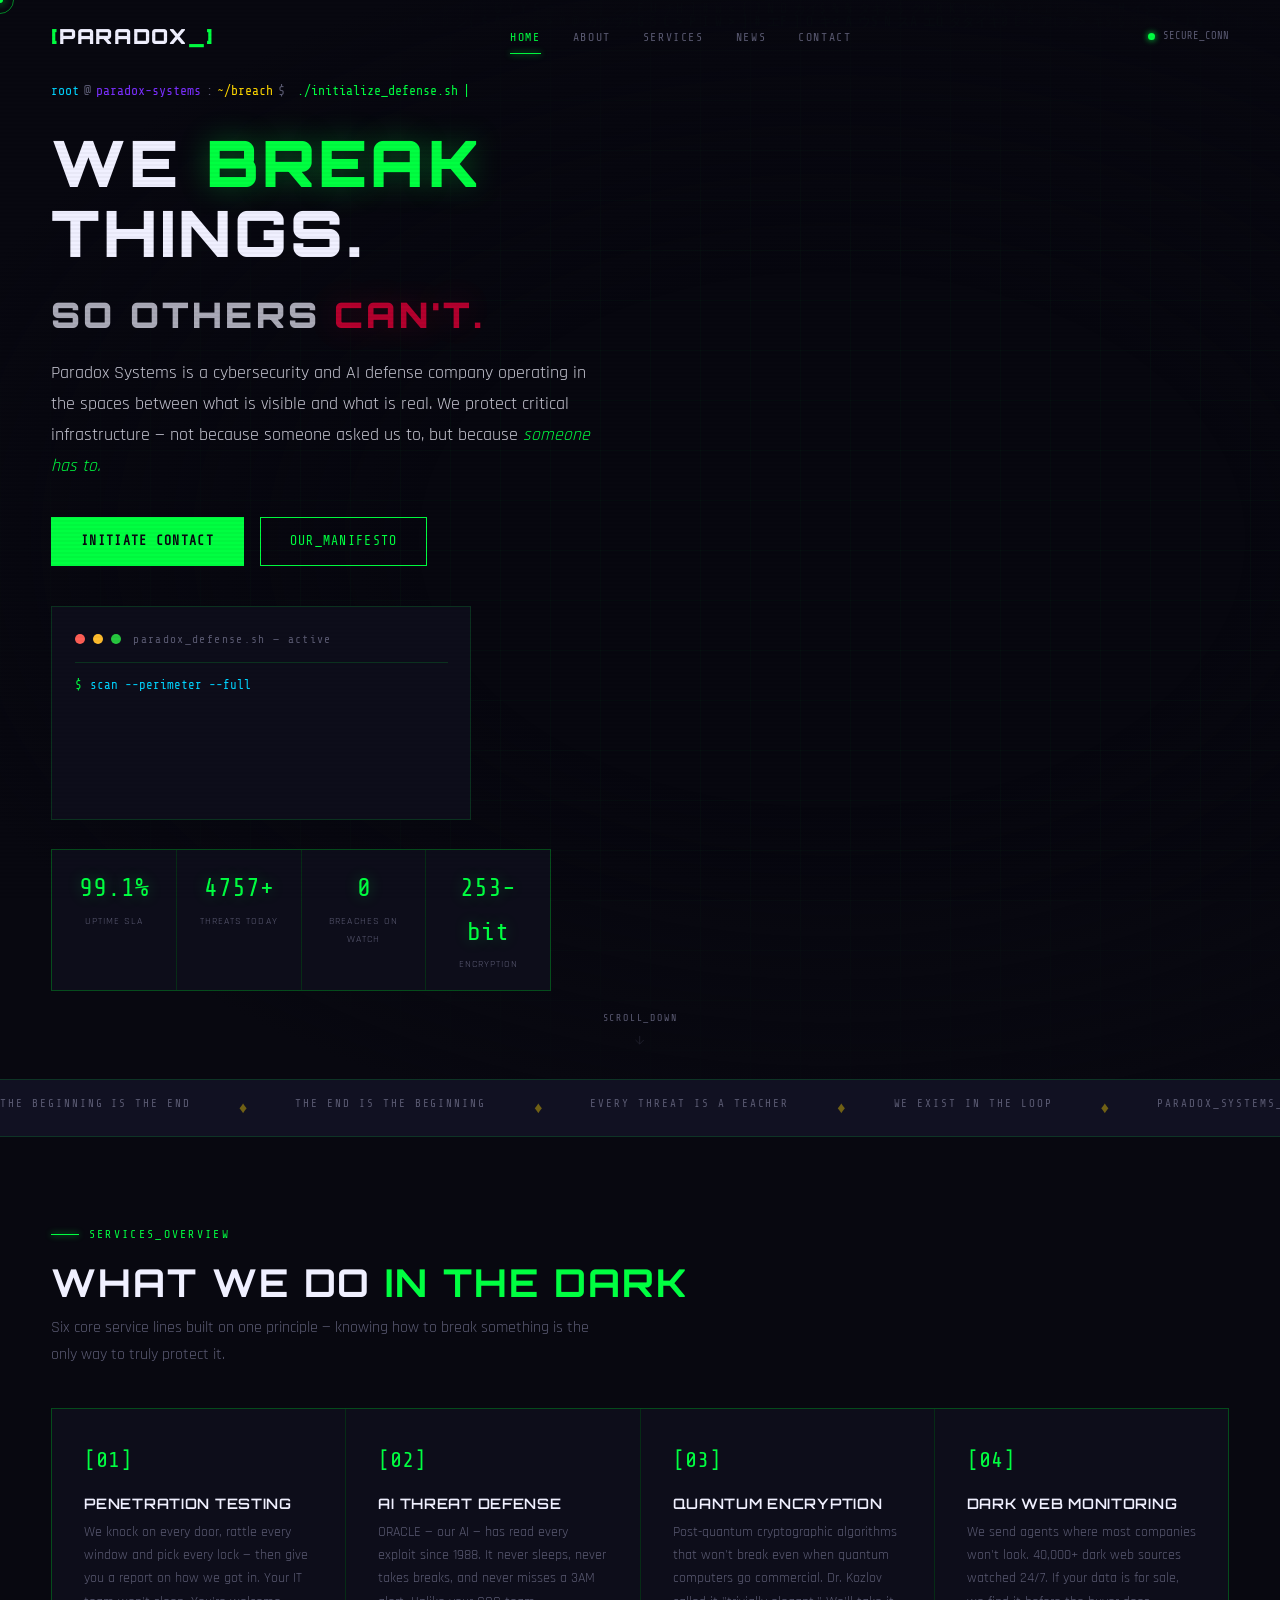
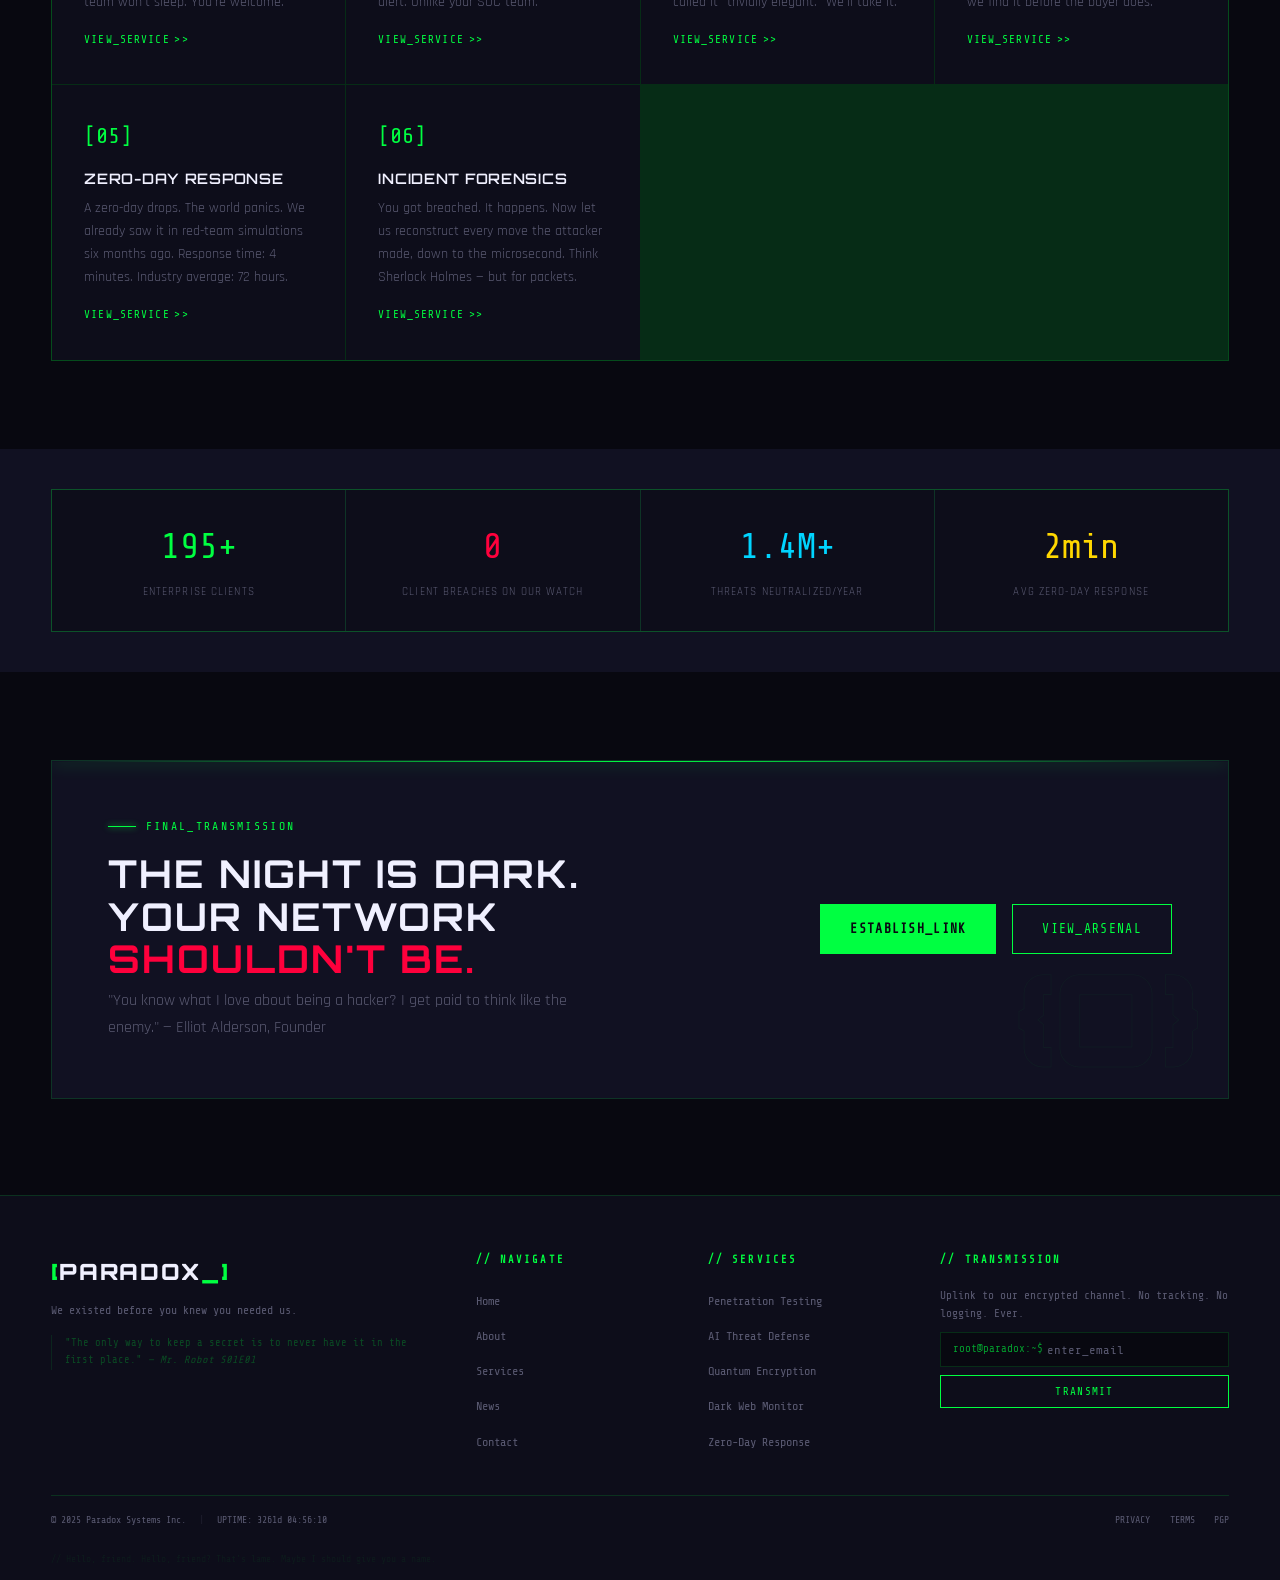
==== index.html @ 67f42bf9 "Paradox Systems website" ====
<!DOCTYPE html>
<html lang="en">
<head>
  <meta charset="UTF-8" />
  <meta name="viewport" content="width=device-width, initial-scale=1.0" />
  <title>Paradox Systems — Cybersecurity & AI Defense</title>
  <meta name="description" content="We break systems before the wrong people do. Cybersecurity, AI Threat Defense, Quantum Encryption." />
  <link rel="preconnect" href="https://fonts.googleapis.com" />
  <link href="https://fonts.googleapis.com/css2?family=Orbitron:wght@400;700;900&family=Share+Tech+Mono&family=Rajdhani:wght@300;400;500;600;700&display=swap" rel="stylesheet" />
  <link rel="stylesheet" href="css/style.css" />
  <link rel="icon" type="image/svg+xml" href="data:image/svg+xml,<svg xmlns='http://www.w3.org/2000/svg' viewBox='0 0 100 100'><rect width='100' height='100' fill='%23080810'/><text y='72' x='10' font-size='68' fill='%2300ff41' font-family='monospace'>_</text></svg>" />
</head>
<body>

<!-- Overlays -->
<div class="scanlines" aria-hidden="true"></div>
<canvas id="matrix-canvas" aria-hidden="true"></canvas>
<div class="cursor-dot" id="cDot"></div>
<div class="cursor-ring" id="cRing"></div>

<!-- ============================================================
     NAV
     ============================================================ -->
<nav id="navbar">
  <div class="container nav-wrap">
    <a href="index.html" class="nav-logo"><span class="br">[</span>PARADOX<span class="cur">_</span><span class="br">]</span></a>
    <button class="hamburger" id="ham" aria-label="Toggle nav" aria-expanded="false">
      <span class="ham-line"></span><span class="ham-line"></span><span class="ham-line"></span>
    </button>
    <ul class="nav-links" id="navLinks">
      <li><a href="index.html"    class="nav-link">Home</a></li>
      <li><a href="about.html"    class="nav-link">About</a></li>
      <li><a href="products.html" class="nav-link">Services</a></li>
      <li><a href="news.html"     class="nav-link">News</a></li>
      <li><a href="contact.php"   class="nav-link">Contact</a></li>
    </ul>
    <div class="nav-status">
      <span class="status-dot"></span>
      <span id="navStatus">SECURE_CONN</span>
    </div>
  </div>
</nav>

<main>

<!-- ============================================================
     HERO
     ============================================================ -->
<section class="home-hero">
  <div class="grid-bg"></div>
  <div class="vignette"></div>

  <div class="container">
    <div class="hero-content">

      <div class="hero-prompt">
        <span class="u">root</span><span>@</span><span class="h">paradox-systems</span><span>:</span><span class="d">~/breach</span><span>$&nbsp;</span>
        <span class="cmd">./initialize_defense.sh</span>
        <span class="blink" style="color:var(--green);font-family:var(--font-mono);">|</span>
      </div>

      <h1 class="hero-h1">
        WE <span class="green">BREAK</span> THINGS.<br>
        <span style="font-size:0.55em;opacity:0.7;">SO OTHERS <span class="red">CAN'T.</span></span>
      </h1>

      <p class="hero-sub">
        Paradox Systems is a cybersecurity and AI defense company operating in the spaces
        between what is visible and what is real. We protect critical infrastructure —
        not because someone asked us to, but because
        <em style="color:var(--green);">someone has to.</em>
      </p>

      <div class="hero-actions">
        <a href="products.html" class="btn btn-filled">INITIATE CONTACT</a>
        <a href="about.html"    class="btn btn-green">OUR_MANIFESTO</a>
      </div>

      <!-- Terminal window -->
      <div class="terminal" style="max-width:420px; margin-top:1.5rem;">
        <div class="terminal-bar">
          <span class="t-dot r"></span><span class="t-dot y"></span><span class="t-dot g"></span>
          <span class="t-title">paradox_defense.sh — active</span>
        </div>
        <div class="t-line" data-hidden><span class="t-prompt">$</span><span class="t-cmd">scan --perimeter --full</span></div>
        <div class="t-line" data-hidden><span class="t-prompt"> </span><span class="t-out">48,291 threat vectors identified</span></div>
        <div class="t-line" data-hidden><span class="t-prompt"> </span><span class="t-ok">AI countermeasures: DEPLOYED</span></div>
        <div class="t-line" data-hidden><span class="t-prompt"> </span><span class="t-err">WARNING: 1 intrusion attempt neutralized</span></div>
        <div class="t-line" data-hidden><span class="t-prompt"> </span><span class="t-ok">// System nominal. Hello, friend.</span></div>
      </div>

      <!-- Stats -->
      <div class="hero-stats" style="margin-top:1.8rem;">
        <div class="h-stat"><span class="num" data-n="99.97" data-s="%">0%</span><div class="lbl">Uptime SLA</div></div>
        <div class="h-stat"><span class="num" data-n="4800"  data-s="+">0+</span><div class="lbl">Threats Today</div></div>
        <div class="h-stat"><span class="num" data-n="0">0</span><div class="lbl">Breaches on Watch</div></div>
        <div class="h-stat"><span class="num" data-n="256"   data-s="-bit">0</span><div class="lbl">Encryption</div></div>
      </div>

    </div>
  </div>

  <div class="scroll-hint" aria-hidden="true">
    <span>SCROLL_DOWN</span>
    <svg viewBox="0 0 24 24" fill="none" stroke="currentColor" stroke-width="1.5"><path d="M12 5v14M5 12l7 7 7-7"/></svg>
  </div>
</section>

<!-- ── Marquee strip (Dark show "The cycle" reference) ── -->
<div class="marquee-strip" aria-hidden="true">
  <div class="marquee-track">
    <span class="m-item">THE BEGINNING IS THE END</span><span class="m-dot"> &diams; </span>
    <span class="m-item">THE END IS THE BEGINNING</span><span class="m-dot"> &diams; </span>
    <span class="m-item">EVERY THREAT IS A TEACHER</span><span class="m-dot"> &diams; </span>
    <span class="m-item">WE EXIST IN THE LOOP</span><span class="m-dot"> &diams; </span>
    <span class="m-item">PARADOX_SYSTEMS_vINF</span><span class="m-dot"> &diams; </span>
    <span class="m-item">THE NIGHT IS DARK AND FULL OF VULNERABILITIES</span><span class="m-dot"> &diams; </span>
    <!-- duplicate for seamless loop -->
    <span class="m-item">THE BEGINNING IS THE END</span><span class="m-dot"> &diams; </span>
    <span class="m-item">THE END IS THE BEGINNING</span><span class="m-dot"> &diams; </span>
    <span class="m-item">EVERY THREAT IS A TEACHER</span><span class="m-dot"> &diams; </span>
    <span class="m-item">WE EXIST IN THE LOOP</span><span class="m-dot"> &diams; </span>
    <span class="m-item">PARADOX_SYSTEMS_vINF</span><span class="m-dot"> &diams; </span>
    <span class="m-item">THE NIGHT IS DARK AND FULL OF VULNERABILITIES</span><span class="m-dot"> &diams; </span>
  </div>
</div>

<!-- ============================================================
     SERVICES PREVIEW
     ============================================================ -->
<section>
  <div class="container">
    <div class="section-tag reveal">SERVICES_OVERVIEW</div>
    <h2 class="reveal d1" style="color:var(--white);margin-bottom:.7rem;">
      What We Do <span style="color:var(--green);">In The Dark</span>
    </h2>
    <p class="reveal d2" style="color:var(--text-dim);max-width:560px;margin-bottom:2.5rem;">
      Six core service lines built on one principle — knowing how to break something is the only way to truly protect it.
    </p>
    <div class="feat-grid reveal d2">
      <div class="feat-item">
        <div class="feat-num">[01]</div>
        <h3>PENETRATION TESTING</h3>
        <p>We knock on every door, rattle every window and pick every lock — then give you a report on how we got in. Your IT team won't sleep. You're welcome.</p>
        <a href="products.html" class="feat-more">VIEW_SERVICE</a>
      </div>
      <div class="feat-item">
        <div class="feat-num">[02]</div>
        <h3>AI THREAT DEFENSE</h3>
        <p>ORACLE — our AI — has read every exploit since 1988. It never sleeps, never takes breaks, and never misses a 3AM alert. Unlike your SOC team.</p>
        <a href="products.html" class="feat-more">VIEW_SERVICE</a>
      </div>
      <div class="feat-item">
        <div class="feat-num">[03]</div>
        <h3>QUANTUM ENCRYPTION</h3>
        <p>Post-quantum cryptographic algorithms that won't break even when quantum computers go commercial. Dr. Kozlov called it "trivially elegant." We'll take it.</p>
        <a href="products.html" class="feat-more">VIEW_SERVICE</a>
      </div>
      <div class="feat-item">
        <div class="feat-num">[04]</div>
        <h3>DARK WEB MONITORING</h3>
        <p>We send agents where most companies won't look. 40,000+ dark web sources watched 24/7. If your data is for sale, we find it before the buyer does.</p>
        <a href="products.html" class="feat-more">VIEW_SERVICE</a>
      </div>
      <div class="feat-item">
        <div class="feat-num">[05]</div>
        <h3>ZERO-DAY RESPONSE</h3>
        <p>A zero-day drops. The world panics. We already saw it in red-team simulations six months ago. Response time: 4 minutes. Industry average: 72 hours.</p>
        <a href="products.html" class="feat-more">VIEW_SERVICE</a>
      </div>
      <div class="feat-item">
        <div class="feat-num">[06]</div>
        <h3>INCIDENT FORENSICS</h3>
        <p>You got breached. It happens. Now let us reconstruct every move the attacker made, down to the microsecond. Think Sherlock Holmes — but for packets.</p>
        <a href="products.html" class="feat-more">VIEW_SERVICE</a>
      </div>
    </div>
  </div>
</section>

<!-- ── Numbers ── -->
<section style="padding:2.5rem 0; background:var(--surface);">
  <div class="container">
    <div class="nums-strip reveal">
      <div class="num-item"><span class="big" style="color:var(--green);" data-n="340" data-s="+">0+</span><div class="lbl">Enterprise Clients</div></div>
      <div class="num-item"><span class="big" style="color:var(--red);"   data-n="0">0</span><div class="lbl">Client Breaches on Our Watch</div></div>
      <div class="num-item"><span class="big" style="color:var(--cyan);"  data-n="2.4" data-s="M+">0</span><div class="lbl">Threats Neutralized/Year</div></div>
      <div class="num-item"><span class="big" style="color:var(--gold);"  data-n="4" data-s="min">0</span><div class="lbl">Avg Zero-Day Response</div></div>
    </div>
  </div>
</section>

<!-- ── CTA ── -->
<section style="padding-bottom:6rem;">
  <div class="container">
    <div class="cta-box reveal" data-code="{O}">
      <div>
        <div class="section-tag">FINAL_TRANSMISSION</div>
        <h2 style="color:var(--white);">THE NIGHT IS DARK.<br>YOUR NETWORK <span style="color:var(--red);">SHOULDN'T BE.</span></h2>
        <p>"You know what I love about being a hacker? I get paid to think like the enemy." — Elliot Alderson, Founder</p>
      </div>
      <div class="cta-actions">
        <a href="contact.php"   class="btn btn-filled">ESTABLISH_LINK</a>
        <a href="products.html" class="btn btn-green">VIEW_ARSENAL</a>
      </div>
    </div>
  </div>
</section>

</main>

<!-- ============================================================
     FOOTER
     ============================================================ -->
<footer>
  <div class="container">
    <div class="footer-grid">
      <div>
        <div class="footer-logo"><span class="br">[</span>PARADOX<span class="cur">_</span><span class="br">]</span></div>
        <p class="footer-tagline">We existed before you knew you needed us.</p>
        <p class="footer-quote">"The only way to keep a secret is to never have it in the first place." <em>— Mr. Robot S01E01</em></p>
      </div>
      <div class="f-col">
        <h5>// Navigate</h5>
        <ul>
          <li><a href="index.html">Home</a></li>
          <li><a href="about.html">About</a></li>
          <li><a href="products.html">Services</a></li>
          <li><a href="news.html">News</a></li>
          <li><a href="contact.php">Contact</a></li>
        </ul>
      </div>
      <div class="f-col">
        <h5>// Services</h5>
        <ul>
          <li><a href="products.html">Penetration Testing</a></li>
          <li><a href="products.html">AI Threat Defense</a></li>
          <li><a href="products.html">Quantum Encryption</a></li>
          <li><a href="products.html">Dark Web Monitor</a></li>
          <li><a href="products.html">Zero-Day Response</a></li>
        </ul>
      </div>
      <div class="f-col">
        <h5>// Transmission</h5>
        <p class="f-sub">Uplink to our encrypted channel. No tracking. No logging. Ever.</p>
        <div class="f-email-row">
          <div class="f-input-wrap">
            <span class="f-prefix">root@paradox:~$</span>
            <input type="email" placeholder="enter_email" aria-label="Newsletter" />
          </div>
          <button class="f-btn" type="button">TRANSMIT</button>
        </div>
      </div>
    </div>
    <div class="footer-bottom">
      <div class="f-copy">
        <span>&copy; 2025 Paradox Systems Inc.</span>
        <span class="f-sep">|</span>
        <span id="uptime">UPTIME: CALCULATING...</span>
      </div>
      <div class="f-links"><a href="#">PRIVACY</a><a href="#">TERMS</a><a href="#">PGP</a></div>
    </div>
    <div class="f-easter" id="easter">// Hello, friend. Hello, friend? That's lame. Maybe I should give you a name.</div>
  </div>
</footer>

<script src="js/main.js" defer></script>
</body>
</html>
---- css/style.css ----
/* ============================================================
   PARADOX SYSTEMS - Dark Terminal Theme
   ============================================================ */

@import url('https://fonts.googleapis.com/css2?family=Orbitron:wght@400;700;900&family=Share+Tech+Mono&family=Rajdhani:wght@300;400;500;600;700&display=swap');

:root {
  --bg:        #080810;
  --bg2:       #0d0d1a;
  --surface:   #111122;
  --border:    rgba(0,255,65,0.15);
  --green:     #00ff41;
  --green-dim: rgba(0,255,65,0.12);
  --cyan:      #00d4ff;
  --red:       #ff003c;
  --gold:      #ffd700;
  --text:      #c8c8d4;
  --text-dim:  #5a5a72;
  --white:     #f0f0ff;
  --font-head: 'Orbitron', monospace;
  --font-mono: 'Share Tech Mono', monospace;
  --font-body: 'Rajdhani', sans-serif;
  --trans: 0.3s ease;
}

*, *::before, *::after { box-sizing: border-box; margin: 0; padding: 0; }
html { scroll-behavior: smooth; }

body {
  font-family: var(--font-body);
  background: var(--bg);
  color: var(--text);
  line-height: 1.7;
  overflow-x: hidden;
  cursor: none;
}

a { color: inherit; text-decoration: none; }
ul { list-style: none; }
img { display: block; max-width: 100%; }

/* ── CUSTOM CURSOR ── */
.cursor-dot {
  position: fixed; width: 6px; height: 6px;
  background: var(--green); border-radius: 50%;
  pointer-events: none; z-index: 9999;
  transform: translate(-50%,-50%);
  box-shadow: 0 0 10px var(--green);
  transition: opacity 0.2s;
}
.cursor-ring {
  position: fixed; width: 28px; height: 28px;
  border: 1px solid rgba(0,255,65,0.5);
  border-radius: 50%; pointer-events: none; z-index: 9998;
  transform: translate(-50%,-50%);
  transition: width 0.2s, height 0.2s;
}
@media (max-width: 768px) {
  body { cursor: auto; }
  .cursor-dot, .cursor-ring { display: none; }
}

/* ── MATRIX CANVAS ── */
#matrix-canvas {
  position: fixed; inset: 0;
  z-index: 0; opacity: 0.04;
  pointer-events: none;
}

/* ── SCANLINES ── */
.scanlines {
  position: fixed; inset: 0; z-index: 9990;
  pointer-events: none;
  background: repeating-linear-gradient(
    0deg, transparent, transparent 2px,
    rgba(0,0,0,0.03) 2px, rgba(0,0,0,0.03) 4px
  );
}

/* ── ALL CONTENT ABOVE CANVAS ── */
nav, main, footer { position: relative; z-index: 1; }

/* ── TYPOGRAPHY ── */
h1, h2, h3, h4 { font-family: var(--font-head); text-transform: uppercase; line-height: 1.1; letter-spacing: 0.05em; }
h1 { font-size: clamp(2rem, 5vw, 4.2rem); font-weight: 900; }
h2 { font-size: clamp(1.5rem, 3vw, 2.6rem); font-weight: 700; }
h3 { font-size: clamp(1rem, 2vw, 1.5rem); font-weight: 600; }

.mono { font-family: var(--font-mono); }

/* ── UTILITY ── */
.container { width: min(1180px, 92%); margin: 0 auto; }

.section-tag {
  font-family: var(--font-mono); font-size: 0.72rem;
  color: var(--green); letter-spacing: 0.2em;
  display: flex; align-items: center; gap: 0.6rem;
  margin-bottom: 1rem;
}
.section-tag::before {
  content: ''; display: inline-block;
  width: 28px; height: 1px;
  background: var(--green); box-shadow: 0 0 6px var(--green);
}

.reveal { opacity: 0; transform: translateY(28px); transition: opacity 0.6s ease, transform 0.6s ease; }
.reveal.show { opacity: 1; transform: translateY(0); }
.d1 { transition-delay: 0.1s; }
.d2 { transition-delay: 0.2s; }
.d3 { transition-delay: 0.3s; }
.d4 { transition-delay: 0.4s; }

.blink { animation: blink 1s step-end infinite; }
@keyframes blink { 0%,100%{opacity:1} 50%{opacity:0} }

/* ── BUTTONS ── */
.btn {
  display: inline-flex; align-items: center; gap: 0.5rem;
  font-family: var(--font-mono); font-size: 0.82rem;
  letter-spacing: 0.1em; text-transform: uppercase;
  padding: 0.8rem 1.8rem; border: 1px solid;
  cursor: none; transition: var(--trans); position: relative;
}
.btn-green { color: var(--green); border-color: var(--green); }
.btn-green:hover { background: var(--green-dim); box-shadow: 0 0 20px rgba(0,255,65,0.2); }
.btn-filled { background: var(--green); color: var(--bg); border-color: var(--green); font-weight: 700; }
.btn-filled:hover { background: transparent; color: var(--green); box-shadow: 0 0 20px rgba(0,255,65,0.3); }
.btn-red { color: var(--red); border-color: var(--red); }
.btn-red:hover { background: rgba(255,0,60,0.08); box-shadow: 0 0 20px rgba(255,0,60,0.2); }
.btn-ghost { color: var(--text); border-color: rgba(255,255,255,0.15); }
.btn-ghost:hover { border-color: var(--text); color: var(--white); }

/* ── CARDS ── */
.card {
  background: var(--surface); border: 1px solid var(--border);
  transition: border-color var(--trans), transform var(--trans), box-shadow var(--trans);
  position: relative;
}
.card::before {
  content: ''; position: absolute; top: 0; left: 0; right: 0; height: 1px;
  background: var(--green); opacity: 0; transition: opacity var(--trans);
  box-shadow: 0 0 10px var(--green);
}
.card:hover { border-color: rgba(0,255,65,0.35); transform: translateY(-3px); box-shadow: 0 0 25px rgba(0,255,65,0.07); }
.card:hover::before { opacity: 1; }

/* ── TERMINAL BOX ── */
.terminal {
  background: var(--bg2); border: 1px solid var(--border);
  font-family: var(--font-mono); padding: 1.4rem;
}
.terminal-bar {
  display: flex; align-items: center; gap: 0.5rem;
  padding-bottom: 0.8rem; margin-bottom: 0.8rem;
  border-bottom: 1px solid var(--border);
}
.t-dot { width: 10px; height: 10px; border-radius: 50%; }
.t-dot.r { background: #ff5f56; }
.t-dot.y { background: #ffbd2e; }
.t-dot.g { background: #27c93f; }
.t-title { font-size: 0.7rem; color: var(--text-dim); letter-spacing: 0.12em; margin-left: 0.3rem; }
.t-line { display: flex; gap: 0.5rem; margin-bottom: 0.35rem; font-size: 0.78rem; line-height: 1.5; }
.t-prompt { color: var(--green); flex-shrink: 0; }
.t-cmd { color: var(--cyan); }
.t-out { color: var(--text-dim); }
.t-ok  { color: var(--green); }
.t-err { color: var(--red); }

/* ============================================================
   NAVIGATION
   ============================================================ */
#navbar {
  position: fixed; top: 0; left: 0; right: 0; z-index: 1000;
  padding: 1.2rem 0;
  transition: background var(--trans), border-color var(--trans), padding var(--trans);
  border-bottom: 1px solid transparent;
}
#navbar.scrolled {
  background: rgba(8,8,16,0.96); backdrop-filter: blur(14px);
  border-bottom-color: var(--border); padding: 0.75rem 0;
}

.nav-wrap {
  display: flex; align-items: center;
  justify-content: space-between; gap: 1.5rem;
}

.nav-logo {
  font-family: var(--font-head); font-size: 1.3rem;
  font-weight: 900; color: var(--white); letter-spacing: 0.08em;
  flex-shrink: 0;
}
.nav-logo .br { color: var(--green); }
.nav-logo .cur { color: var(--green); animation: blink 1s step-end infinite; }

.nav-links {
  display: flex; align-items: center; gap: 0;
}
.nav-link {
  font-family: var(--font-mono); font-size: 0.72rem;
  color: var(--text-dim); padding: 0.5rem 1rem;
  letter-spacing: 0.14em; text-transform: uppercase;
  transition: color var(--trans); position: relative;
}
.nav-link:hover, .nav-link.active { color: var(--green); }
.nav-link.active::after {
  content: ''; position: absolute; bottom: -2px; left: 1rem; right: 1rem;
  height: 1px; background: var(--green); box-shadow: 0 0 6px var(--green);
}

.nav-status {
  display: flex; align-items: center; gap: 0.5rem;
  font-family: var(--font-mono); font-size: 0.65rem; color: var(--text-dim);
}
.status-dot {
  width: 7px; height: 7px; border-radius: 50%;
  background: var(--green); box-shadow: 0 0 6px var(--green);
  animation: pulse 2s ease-in-out infinite;
}
@keyframes pulse { 0%,100%{ opacity:1; } 50%{ opacity:0.3; } }

.hamburger {
  display: none; flex-direction: column; gap: 5px;
  background: none; border: none; cursor: pointer; padding: 4px;
}
.ham-line { display: block; width: 22px; height: 1px; background: var(--green); }

@media (max-width: 860px) {
  .hamburger { display: flex; }
  .nav-status { display: none; }
  .nav-links {
    display: none; position: absolute; top: 100%; left: 0; right: 0;
    flex-direction: column; align-items: flex-start;
    background: rgba(8,8,16,0.98);
    border-bottom: 1px solid var(--border); padding: 0.5rem 0 1rem;
  }
  .nav-links.open { display: flex; }
  .nav-link { padding: 0.85rem 5%; width: 100%; }
}

/* ============================================================
   PAGE HERO (inner pages)
   ============================================================ */
.page-hero {
  padding: 9rem 0 4.5rem; position: relative;
  border-bottom: 1px solid var(--border);
  overflow: hidden;
}
.page-hero::after {
  content: attr(data-bg-text);
  position: absolute; right: -2rem; bottom: -1rem;
  font-family: var(--font-head); font-size: 12vw; font-weight: 900;
  color: transparent; -webkit-text-stroke: 1px rgba(0,255,65,0.04);
  pointer-events: none; line-height: 1; white-space: nowrap;
}
.page-hero .eyebrow {
  font-family: var(--font-mono); font-size: 0.72rem;
  color: var(--green); letter-spacing: 0.22em;
  margin-bottom: 1rem; opacity: 0.8;
}
.page-hero h1 { color: var(--white); margin-bottom: 1rem; }
.page-hero .sub { color: var(--text); max-width: 580px; font-size: 1.05rem; }

/* Grid background for pages */
.grid-bg {
  position: absolute; inset: 0;
  background-image:
    linear-gradient(rgba(0,255,65,0.025) 1px, transparent 1px),
    linear-gradient(90deg, rgba(0,255,65,0.025) 1px, transparent 1px);
  background-size: 50px 50px;
  pointer-events: none; z-index: 0;
}
.page-hero .container { position: relative; z-index: 1; }

section { padding: 5.5rem 0; }

/* ============================================================
   HOME HERO
   ============================================================ */
.home-hero {
  min-height: 100vh; display: flex; align-items: center;
  position: relative; overflow: hidden; padding-top: 80px;
}
.home-hero .grid-bg {
  animation: grid-move 25s linear infinite;
}
@keyframes grid-move { from { transform: translateY(0); } to { transform: translateY(50px); } }
.home-hero .vignette {
  position: absolute; inset: 0;
  background: radial-gradient(ellipse at 65% 50%, transparent 35%, var(--bg) 80%);
  z-index: 0;
}
.hero-content { position: relative; z-index: 1; max-width: 760px; }

.hero-prompt {
  font-family: var(--font-mono); font-size: 0.82rem;
  color: var(--text-dim); margin-bottom: 1.6rem;
  display: flex; flex-wrap: wrap; gap: 0.3rem; align-items: center;
}
.hero-prompt .u { color: var(--cyan); }
.hero-prompt .h { color: #7b2fff; }
.hero-prompt .d { color: var(--gold); }
.hero-prompt .cmd { color: var(--green); }

.hero-h1 { color: var(--white); margin-bottom: 1.2rem; }
.hero-h1 .green { color: var(--green); text-shadow: 0 0 30px rgba(0,255,65,0.3); }
.hero-h1 .red   { color: var(--red);   text-shadow: 0 0 30px rgba(255,0,60,0.3); }

.hero-sub {
  font-size: 1.1rem; color: var(--text); max-width: 560px;
  margin-bottom: 2.2rem; line-height: 1.75;
}
.hero-actions { display: flex; gap: 1rem; flex-wrap: wrap; margin-bottom: 2.5rem; }

/* Stats strip below hero actions */
.hero-stats {
  display: grid; grid-template-columns: repeat(4,1fr);
  gap: 1px; background: var(--border);
  border: 1px solid var(--border); max-width: 500px;
}
.h-stat {
  background: var(--bg2); padding: 1rem; text-align: center;
}
.h-stat .num {
  font-family: var(--font-mono); font-size: 1.6rem;
  color: var(--green); display: block;
  text-shadow: 0 0 15px rgba(0,255,65,0.3);
}
.h-stat .lbl { font-size: 0.65rem; color: var(--text-dim); letter-spacing: 0.1em; text-transform: uppercase; margin-top: 0.2rem; }

.scroll-hint {
  position: absolute; bottom: 2rem; left: 50%;
  transform: translateX(-50%); z-index: 1;
  font-family: var(--font-mono); font-size: 0.62rem; color: var(--text-dim);
  letter-spacing: 0.18em; display: flex; flex-direction: column; align-items: center; gap: 0.4rem;
  animation: bob 2.5s ease-in-out infinite;
}
.scroll-hint svg { width: 14px; opacity: 0.3; }
@keyframes bob { 0%,100%{ transform: translateX(-50%) translateY(0); } 50%{ transform: translateX(-50%) translateY(8px); } }

/* ── MARQUEE STRIP ── */
.marquee-strip {
  background: var(--surface); border-top: 1px solid var(--border);
  border-bottom: 1px solid var(--border); padding: 0.9rem 0; overflow: hidden;
}
.marquee-track {
  display: flex; gap: 3rem; animation: marquee 22s linear infinite; white-space: nowrap;
}
.m-item { font-family: var(--font-mono); font-size: 0.68rem; color: var(--text-dim); letter-spacing: 0.18em; flex-shrink: 0; }
.m-dot  { color: var(--gold); opacity: 0.4; flex-shrink: 0; }
@keyframes marquee { from { transform: translateX(0); } to { transform: translateX(-50%); } }

/* ── FEATURE GRID ── */
.feat-grid {
  display: grid; grid-template-columns: repeat(auto-fill, minmax(280px,1fr));
  gap: 1px; background: var(--border); border: 1px solid var(--border);
}
.feat-item {
  background: var(--bg2); padding: 2rem;
  transition: background var(--trans);
}
.feat-item:hover { background: var(--surface); }
.feat-num { font-family: var(--font-mono); font-size: 1.4rem; color: var(--green); margin-bottom: 1rem; }
.feat-item h3 { font-size: 0.9rem; color: var(--white); margin-bottom: 0.6rem; }
.feat-item p  { font-size: 0.88rem; color: var(--text-dim); line-height: 1.65; }
.feat-more {
  display: inline-flex; align-items: center; gap: 0.3rem;
  margin-top: 1rem; font-family: var(--font-mono); font-size: 0.7rem;
  color: var(--green); letter-spacing: 0.1em; text-transform: uppercase;
  transition: gap var(--trans);
}
.feat-item:hover .feat-more { gap: 0.6rem; }
.feat-more::after { content: '>>'; }

/* ── NUMBERS STRIP ── */
.nums-strip {
  display: grid; grid-template-columns: repeat(4,1fr);
  gap: 1px; background: var(--border); border: 1px solid var(--border);
}
.num-item { background: var(--bg2); padding: 1.8rem; text-align: center; }
.num-item .big { font-family: var(--font-mono); font-size: 2.2rem; display: block; }
.num-item .lbl { font-size: 0.7rem; color: var(--text-dim); letter-spacing: 0.1em; text-transform: uppercase; margin-top: 0.3rem; }

/* ── CTA BOX ── */
.cta-box {
  background: var(--surface); border: 1px solid var(--border);
  padding: 3.5rem; display: flex; align-items: center;
  justify-content: space-between; gap: 2rem;
  position: relative; overflow: hidden;
}
.cta-box::before {
  content: ''; position: absolute; top: 0; left: 0; right: 0; height: 1px;
  background: linear-gradient(90deg, transparent, var(--green), transparent);
  box-shadow: 0 0 16px var(--green);
}
.cta-box::after {
  content: attr(data-code);
  position: absolute; right: 2rem; bottom: 1rem;
  font-family: var(--font-head); font-size: 8rem; font-weight: 900;
  color: transparent; -webkit-text-stroke: 1px rgba(0,255,65,0.04);
  pointer-events: none; line-height: 1;
}
.cta-box h2 { color: var(--white); margin-bottom: 0.5rem; }
.cta-box p  { color: var(--text-dim); max-width: 500px; }
.cta-actions { display: flex; gap: 1rem; flex-wrap: wrap; flex-shrink: 0; }

/* ============================================================
   ABOUT PAGE
   ============================================================ */
.about-split { display: grid; grid-template-columns: 1fr 1fr; gap: 4rem; align-items: start; }
.about-text h2 { color: var(--white); margin-bottom: 1rem; }
.about-text p  { color: var(--text); margin-bottom: 1rem; }
.pullquote {
  font-family: var(--font-mono); font-size: 0.82rem;
  color: var(--green); border-left: 1px solid var(--green);
  padding-left: 1rem; margin: 1.2rem 0; line-height: 1.7; opacity: 0.85;
}

/* Timeline */
.timeline { padding-left: 2.2rem; position: relative; }
.timeline::before {
  content: ''; position: absolute; left: 6px; top: 0; bottom: 0;
  width: 1px; background: linear-gradient(to bottom, transparent, var(--green), transparent);
}
.tl-item { padding-bottom: 2rem; position: relative; }
.tl-item::before {
  content: ''; position: absolute; left: -2rem; top: 0.35rem;
  width: 9px; height: 9px; border: 1px solid var(--green);
  transform: rotate(45deg); background: var(--bg); box-shadow: 0 0 8px var(--green);
}
.tl-year  { font-family: var(--font-mono); font-size: 0.7rem; color: var(--green); letter-spacing: 0.18em; margin-bottom: 0.3rem; }
.tl-item h4 { color: var(--white); font-size: 0.88rem; letter-spacing: 0.06em; margin-bottom: 0.3rem; }
.tl-item p  { color: var(--text-dim); font-size: 0.85rem; }

/* Values grid */
.vals-grid {
  display: grid; grid-template-columns: repeat(auto-fill, minmax(240px,1fr));
  gap: 1px; background: var(--border); border: 1px solid var(--border);
}
.val-item { background: var(--bg2); padding: 2rem; transition: background var(--trans); }
.val-item:hover { background: var(--surface); }
.val-num  { font-family: var(--font-mono); font-size: 2rem; color: rgba(0,255,65,0.07); font-weight: 900; margin-bottom: 0.7rem; }
.val-title { font-family: var(--font-head); font-size: 0.82rem; color: var(--white); letter-spacing: 0.1em; margin-bottom: 0.5rem; text-transform: uppercase; }
.val-item p { font-size: 0.86rem; color: var(--text-dim); }

/* Team grid */
.team-grid { display: grid; grid-template-columns: repeat(auto-fill, minmax(230px,1fr)); gap: 1px; background: var(--border); border: 1px solid var(--border); }
.team-card { background: var(--bg2); padding: 2rem; text-align: center; transition: background var(--trans); }
.team-card:hover { background: var(--surface); }
.team-av {
  width: 76px; height: 76px; margin: 0 auto 1rem;
  border: 1px solid var(--border); display: flex; align-items: center; justify-content: center;
  font-family: var(--font-mono); font-size: 1.6rem; color: var(--green);
}
.team-name { font-family: var(--font-head); font-size: 0.82rem; color: var(--white); letter-spacing: 0.08em; }
.team-role { font-family: var(--font-mono); font-size: 0.65rem; color: var(--green); letter-spacing: 0.14em; margin: 0.3rem 0 0.8rem; }
.team-bio  { font-size: 0.82rem; color: var(--text-dim); line-height: 1.6; }
.team-tag  { display: inline-block; margin-top: 0.8rem; font-family: var(--font-mono); font-size: 0.65rem; color: var(--red); border: 1px solid rgba(255,0,60,0.2); padding: 0.2rem 0.6rem; }

/* ============================================================
   PRODUCTS / SERVICES PAGE
   ============================================================ */
.prod-grid {
  display: grid; grid-template-columns: repeat(auto-fill, minmax(340px,1fr));
  gap: 1px; background: var(--border); border: 1px solid var(--border);
}
.prod-card { background: var(--bg2); padding: 2.2rem; display: flex; flex-direction: column; transition: background var(--trans); }
.prod-card:hover { background: var(--surface); }
.pc-top { display: flex; align-items: flex-start; justify-content: space-between; margin-bottom: 1.2rem; }
.pc-icon { font-family: var(--font-mono); font-size: 1.7rem; color: var(--cyan); }
.pc-tag  { font-family: var(--font-mono); font-size: 0.6rem; letter-spacing: 0.12em; padding: 0.2rem 0.6rem; border: 1px solid; }
.pc-tag.green  { color: var(--green); border-color: rgba(0,255,65,0.3); }
.pc-tag.cyan   { color: var(--cyan);  border-color: rgba(0,212,255,0.3); }
.pc-tag.gold   { color: var(--gold);  border-color: rgba(255,215,0,0.3); }
.pc-tag.red    { color: var(--red);   border-color: rgba(255,0,60,0.3); }

.pc-title { font-family: var(--font-head); font-size: 1rem; color: var(--white); letter-spacing: 0.07em; margin-bottom: 0.7rem; text-transform: uppercase; }
.pc-desc  { font-size: 0.88rem; color: var(--text-dim); flex: 1; line-height: 1.65; margin-bottom: 1.4rem; }
.pc-feats { border-top: 1px solid var(--border); padding-top: 1rem; display: flex; flex-direction: column; gap: 0.4rem; }
.pc-feat  { font-family: var(--font-mono); font-size: 0.7rem; color: var(--text-dim); display: flex; align-items: center; gap: 0.5rem; }
.pc-feat::before { content: '>'; color: var(--green); }

/* Pricing */
.pricing-grid { display: grid; grid-template-columns: repeat(3,1fr); gap: 1px; background: var(--border); border: 1px solid var(--border); }
.price-card { background: var(--bg2); padding: 2.5rem 2rem; text-align: center; display: flex; flex-direction: column; transition: background var(--trans); }
.price-card.hot { background: var(--surface); border-top: 2px solid var(--green); }
.price-card:hover { background: var(--surface); }
.price-tier  { font-family: var(--font-mono); font-size: 0.68rem; color: var(--green); letter-spacing: 0.2em; margin-bottom: 0.5rem; }
.price-card h3 { font-size: 1.2rem; color: var(--white); margin-bottom: 1rem; }
.price-amt {
  font-family: var(--font-mono); font-size: 2.4rem; color: var(--green);
  display: flex; align-items: flex-start; justify-content: center; gap: 0.2rem;
  margin-bottom: 1.5rem; text-shadow: 0 0 16px rgba(0,255,65,0.25);
}
.price-amt .cur { font-size: 1rem; margin-top: 0.35rem; }
.price-amt .mo  { font-size: 0.75rem; color: var(--text-dim); align-self: flex-end; margin-bottom: 0.2rem; }
.price-feats { list-style: none; flex: 1; text-align: left; margin-bottom: 2rem; display: flex; flex-direction: column; gap: 0.6rem; }
.price-feats li { font-family: var(--font-mono); font-size: 0.72rem; color: var(--text-dim); display: flex; align-items: center; gap: 0.5rem; }
.price-feats li::before { content: 'v'; color: var(--green); font-family: monospace; }
.price-feats li.off { opacity: 0.3; }
.price-feats li.off::before { content: 'x'; color: var(--red); }

/* ============================================================
   NEWS PAGE
   ============================================================ */
.news-ticker { background: var(--red); padding: 0.45rem 0; overflow: hidden; }
.ticker-track { display: flex; gap: 3.5rem; animation: marquee 18s linear infinite; white-space: nowrap; }
.tick-item { font-family: var(--font-mono); font-size: 0.7rem; color: white; letter-spacing: 0.12em; flex-shrink: 0; }
.tick-sep  { color: rgba(255,255,255,0.3); flex-shrink: 0; }

.news-filters { display: flex; flex-wrap: wrap; gap: 0.6rem; margin-bottom: 2.5rem; }
.nf-btn {
  font-family: var(--font-mono); font-size: 0.66rem; letter-spacing: 0.14em;
  text-transform: uppercase; padding: 0.3rem 0.9rem;
  border: 1px solid var(--border); background: transparent; color: var(--text-dim);
  cursor: pointer; transition: var(--trans);
}
.nf-btn:hover, .nf-btn.active { border-color: var(--green); color: var(--green); }

.news-top { display: grid; grid-template-columns: 1.7fr 1fr; gap: 1px; background: var(--border); border: 1px solid var(--border); margin-bottom: 1px; }
.news-feat { background: var(--bg2); padding: 2.2rem; transition: background var(--trans); cursor: default; }
.news-feat:hover { background: var(--surface); }
.news-side { background: var(--bg2); display: flex; flex-direction: column; }
.news-mini { padding: 1.4rem; border-bottom: 1px solid var(--border); flex: 1; transition: background var(--trans); cursor: default; }
.news-mini:last-child { border-bottom: none; }
.news-mini:hover { background: var(--surface); }

.news-grid3 { display: grid; grid-template-columns: repeat(3,1fr); gap: 1px; background: var(--border); border: 1px solid var(--border); }
.news-card { background: var(--bg2); padding: 1.8rem; display: flex; flex-direction: column; gap: 0.5rem; transition: background var(--trans); cursor: default; }
.news-card:hover { background: var(--surface); }

/* Shared news elements */
.n-cat  { font-family: var(--font-mono); font-size: 0.6rem; letter-spacing: 0.16em; text-transform: uppercase; padding: 0.18rem 0.5rem; border: 1px solid; display: inline-flex; width: fit-content; }
.n-cat.breach { color: var(--red);   border-color: rgba(255,0,60,0.3); }
.n-cat.ai     { color: var(--cyan);  border-color: rgba(0,212,255,0.3); }
.n-cat.crypto { color: var(--gold);  border-color: rgba(255,215,0,0.3); }
.n-cat.corp   { color: #9b7ff5;      border-color: rgba(155,127,245,0.3); }
.n-cat.field  { color: var(--green); border-color: rgba(0,255,65,0.3); }
.n-cat.office { color: var(--text);  border-color: var(--border); }

.n-date  { font-family: var(--font-mono); font-size: 0.64rem; color: var(--text-dim); letter-spacing: 0.08em; }
.n-title { font-family: var(--font-head); font-size: 0.95rem; color: var(--white); letter-spacing: 0.04em; line-height: 1.3; text-transform: uppercase; }
.n-title.lg { font-size: 1.35rem; }
.n-excerpt { font-size: 0.87rem; color: var(--text-dim); line-height: 1.65; flex: 1; }
.n-read {
  font-family: var(--font-mono); font-size: 0.65rem; color: var(--green);
  letter-spacing: 0.1em; display: flex; align-items: center; gap: 0.3rem;
  margin-top: auto; padding-top: 0.9rem; border-top: 1px solid var(--border);
  text-transform: uppercase; transition: gap var(--trans);
}
.n-read::after { content: '>>'; }
.news-feat:hover .n-read,
.news-mini:hover .n-read,
.news-card:hover .n-read { gap: 0.6rem; }

/* ============================================================
   CONTACT PAGE
   ============================================================ */
.contact-grid { display: grid; grid-template-columns: 1fr 1.2fr; gap: 3.5rem; align-items: start; }

/* Person contact card list */
.person-list {
  display: grid;
  grid-template-columns: 1fr 1fr;
  gap: 1px;
  background: var(--border);
  border: 1px solid var(--border);
}
.person-card {
  background: var(--bg2);
  padding: 1.4rem 1.5rem;
  transition: background var(--trans);
  position: relative;
}
.person-card::before {
  content: '';
  position: absolute;
  top: 0; left: 0; right: 0;
  height: 1px;
  background: var(--green);
  opacity: 0;
  transition: opacity var(--trans);
  box-shadow: 0 0 8px var(--green);
}
.person-card:hover { background: var(--surface); }
.person-card:hover::before { opacity: 1; }

.pc-initials {
  width: 40px; height: 40px;
  border: 1px solid var(--border);
  display: flex; align-items: center; justify-content: center;
  font-family: var(--font-mono); font-size: 0.82rem;
  color: var(--green); margin-bottom: 0.9rem;
  flex-shrink: 0;
}
.pc-person-name {
  font-family: var(--font-head);
  font-size: 0.82rem; color: var(--white);
  letter-spacing: 0.05em; text-transform: uppercase;
  margin-bottom: 0.15rem; line-height: 1.2;
}
.pc-role {
  font-family: var(--font-mono);
  font-size: 0.64rem; color: var(--green);
  letter-spacing: 0.1em; margin-bottom: 0.8rem;
  opacity: 0.8;
}
.pc-alias {
  display: inline-block;
  font-family: var(--font-mono); font-size: 0.58rem;
  color: var(--red); border: 1px solid rgba(255,0,60,0.25);
  padding: 0.12rem 0.5rem; letter-spacing: 0.08em;
  margin-bottom: 0.9rem;
}
.pc-row {
  display: flex; align-items: flex-start; gap: 0.5rem;
  font-family: var(--font-mono); font-size: 0.7rem;
  color: var(--text-dim); margin-bottom: 0.4rem;
}
.pc-key { color: var(--cyan); min-width: 60px; opacity: 0.7; flex-shrink: 0; }
.pc-val a { color: var(--green); transition: text-shadow var(--trans); }
.pc-val a:hover { text-shadow: 0 0 8px var(--green); }

/* Keep old names as aliases so nothing else breaks */
.office-list { display: flex; flex-direction: column; gap: 1px; background: var(--border); border: 1px solid var(--border); }
.office-card { background: var(--bg2); padding: 1.6rem; transition: background var(--trans); }
.office-card:hover { background: var(--surface); }
.oc-name  { font-family: var(--font-head); font-size: 0.85rem; color: var(--white); letter-spacing: 0.07em; margin-bottom: 0.3rem; text-transform: uppercase; }
.oc-row   { display: flex; align-items: flex-start; gap: 0.6rem; margin-bottom: 0.5rem; font-family: var(--font-mono); font-size: 0.75rem; color: var(--text-dim); }
.oc-key   { color: var(--cyan); min-width: 68px; opacity: 0.75; flex-shrink: 0; }
.oc-val a { color: var(--green); }
.oc-val a:hover { text-shadow: 0 0 6px var(--green); }

.contact-form { background: var(--surface); border: 1px solid var(--border); padding: 2.2rem; }
.cf-title { font-family: var(--font-head); font-size: 1rem; color: var(--white); letter-spacing: 0.08em; margin-bottom: 0.4rem; text-transform: uppercase; }
.cf-sub   { font-family: var(--font-mono); font-size: 0.72rem; color: var(--text-dim); margin-bottom: 1.6rem; line-height: 1.6; }

.form-row2 { display: grid; grid-template-columns: 1fr 1fr; gap: 1rem; }
.fg { margin-bottom: 1.1rem; }
.fg label {
  display: block; font-family: var(--font-mono); font-size: 0.65rem;
  color: var(--green); letter-spacing: 0.16em; text-transform: uppercase; margin-bottom: 0.4rem;
}
.fg input, .fg select, .fg textarea {
  width: 100%; padding: 0.7rem 0.9rem;
  background: var(--bg2); border: 1px solid var(--border);
  color: var(--text); font-family: var(--font-mono); font-size: 0.8rem;
  outline: none; transition: border-color var(--trans);
  appearance: none;
}
.fg input:focus, .fg select:focus, .fg textarea:focus { border-color: var(--green); }
.fg input::placeholder, .fg textarea::placeholder { color: var(--text-dim); font-style: italic; }
.fg textarea { height: 120px; resize: vertical; }
.fg select { cursor: pointer; }
.fg select option { background: var(--bg2); }

.form-footer { display: flex; align-items: center; justify-content: space-between; gap: 1rem; flex-wrap: wrap; margin-top: 0.3rem; }
.form-note   { font-family: var(--font-mono); font-size: 0.62rem; color: var(--text-dim); }
.form-ok {
  display: none; background: rgba(0,255,65,0.05); border: 1px solid rgba(0,255,65,0.2);
  padding: 0.9rem 1rem; margin-top: 1rem; font-family: var(--font-mono);
  font-size: 0.77rem; color: var(--green); line-height: 1.6;
}

.alert-box {
  border: 1px solid rgba(255,0,60,0.3); background: rgba(255,0,60,0.04);
  padding: 1.3rem; margin-top: 1.5rem;
}
.alert-title { font-family: var(--font-mono); font-size: 0.68rem; color: var(--red); letter-spacing: 0.16em; margin-bottom: 0.5rem; }
.alert-text  { font-family: var(--font-mono); font-size: 0.75rem; color: var(--text-dim); line-height: 1.65; }
.alert-text a { color: var(--red); }

/* ============================================================
   FOOTER
   ============================================================ */
footer {
  background: var(--bg2); border-top: 1px solid var(--border);
  padding: 3.5rem 0 0;
}
.footer-grid {
  display: grid; grid-template-columns: 2fr 1fr 1fr 1.5fr;
  gap: 2.5rem; padding-bottom: 2.5rem;
  border-bottom: 1px solid var(--border);
}
.footer-logo { font-family: var(--font-head); font-size: 1.4rem; font-weight: 900; color: var(--white); letter-spacing: 0.08em; margin-bottom: 0.7rem; }
.footer-logo .br  { color: var(--green); }
.footer-logo .cur { color: var(--green); animation: blink 1s step-end infinite; }
.footer-tagline { font-family: var(--font-mono); font-size: 0.72rem; color: var(--text-dim); line-height: 1.7; margin-bottom: 0.9rem; }
.footer-quote  { font-family: var(--font-mono); font-size: 0.65rem; color: rgba(0,255,65,0.25); line-height: 1.7; border-left: 1px solid rgba(0,255,65,0.1); padding-left: 0.8rem; }
.f-col h5 { font-family: var(--font-mono); font-size: 0.65rem; color: var(--green); letter-spacing: 0.2em; text-transform: uppercase; margin-bottom: 1.1rem; }
.f-col ul { display: flex; flex-direction: column; gap: 0.5rem; }
.f-col ul a { font-family: var(--font-mono); font-size: 0.75rem; color: var(--text-dim); transition: color var(--trans); }
.f-col ul a:hover { color: var(--green); }
.f-sub { font-family: var(--font-mono); font-size: 0.7rem; color: var(--text-dim); line-height: 1.6; margin-bottom: 0.6rem; }
.f-email-row { display: flex; flex-direction: column; gap: 0.5rem; }
.f-input-wrap { display: flex; align-items: center; gap: 0.3rem; background: var(--bg); border: 1px solid var(--border); padding: 0.45rem 0.7rem; transition: border-color var(--trans); }
.f-input-wrap:focus-within { border-color: var(--green); }
.f-prefix { font-family: var(--font-mono); font-size: 0.68rem; color: var(--green); opacity: 0.6; white-space: nowrap; }
.f-input-wrap input { flex: 1; background: transparent; border: none; outline: none; font-family: var(--font-mono); font-size: 0.77rem; color: var(--text); min-width: 0; }
.f-input-wrap input::placeholder { color: var(--text-dim); }
.f-btn { padding: 0.55rem; background: transparent; border: 1px solid var(--green); color: var(--green); font-family: var(--font-mono); font-size: 0.68rem; letter-spacing: 0.12em; cursor: pointer; transition: var(--trans); }
.f-btn:hover { background: var(--green-dim); }

.footer-bottom {
  display: flex; justify-content: space-between; align-items: center;
  flex-wrap: wrap; gap: 0.8rem; padding: 1rem 0;
}
.f-copy { font-family: var(--font-mono); font-size: 0.62rem; color: var(--text-dim); display: flex; gap: 0.8rem; align-items: center; flex-wrap: wrap; }
.f-sep  { opacity: 0.25; }
.f-links { display: flex; gap: 1.2rem; }
.f-links a { font-family: var(--font-mono); font-size: 0.62rem; color: var(--text-dim); transition: color var(--trans); }
.f-links a:hover { color: var(--green); }
.f-easter { font-family: var(--font-mono); font-size: 0.6rem; color: rgba(0,255,65,0.06); padding: 0.4rem 0 0.8rem; }

/* ============================================================
   RESPONSIVE
   ============================================================ */
@media (max-width: 1024px) {
  .about-split { grid-template-columns: 1fr; }
  .pricing-grid { grid-template-columns: 1fr; }
  .news-top { grid-template-columns: 1fr; }
  .contact-grid { grid-template-columns: 1fr; }
  .cta-box { flex-direction: column; }
  .cta-box::after { display: none; }
  .footer-grid { grid-template-columns: 1fr 1fr; }
}
@media (max-width: 720px) {
  section { padding: 3.5rem 0; }
  .news-grid3 { grid-template-columns: 1fr; }
  .nums-strip { grid-template-columns: repeat(2,1fr); }
  .hero-stats { grid-template-columns: repeat(2,1fr); }
  .form-row2 { grid-template-columns: 1fr; }
  .prod-grid { grid-template-columns: 1fr; }
  .footer-grid { grid-template-columns: 1fr; }
  .cta-box { padding: 2rem; }
  .person-list { grid-template-columns: 1fr; }
}
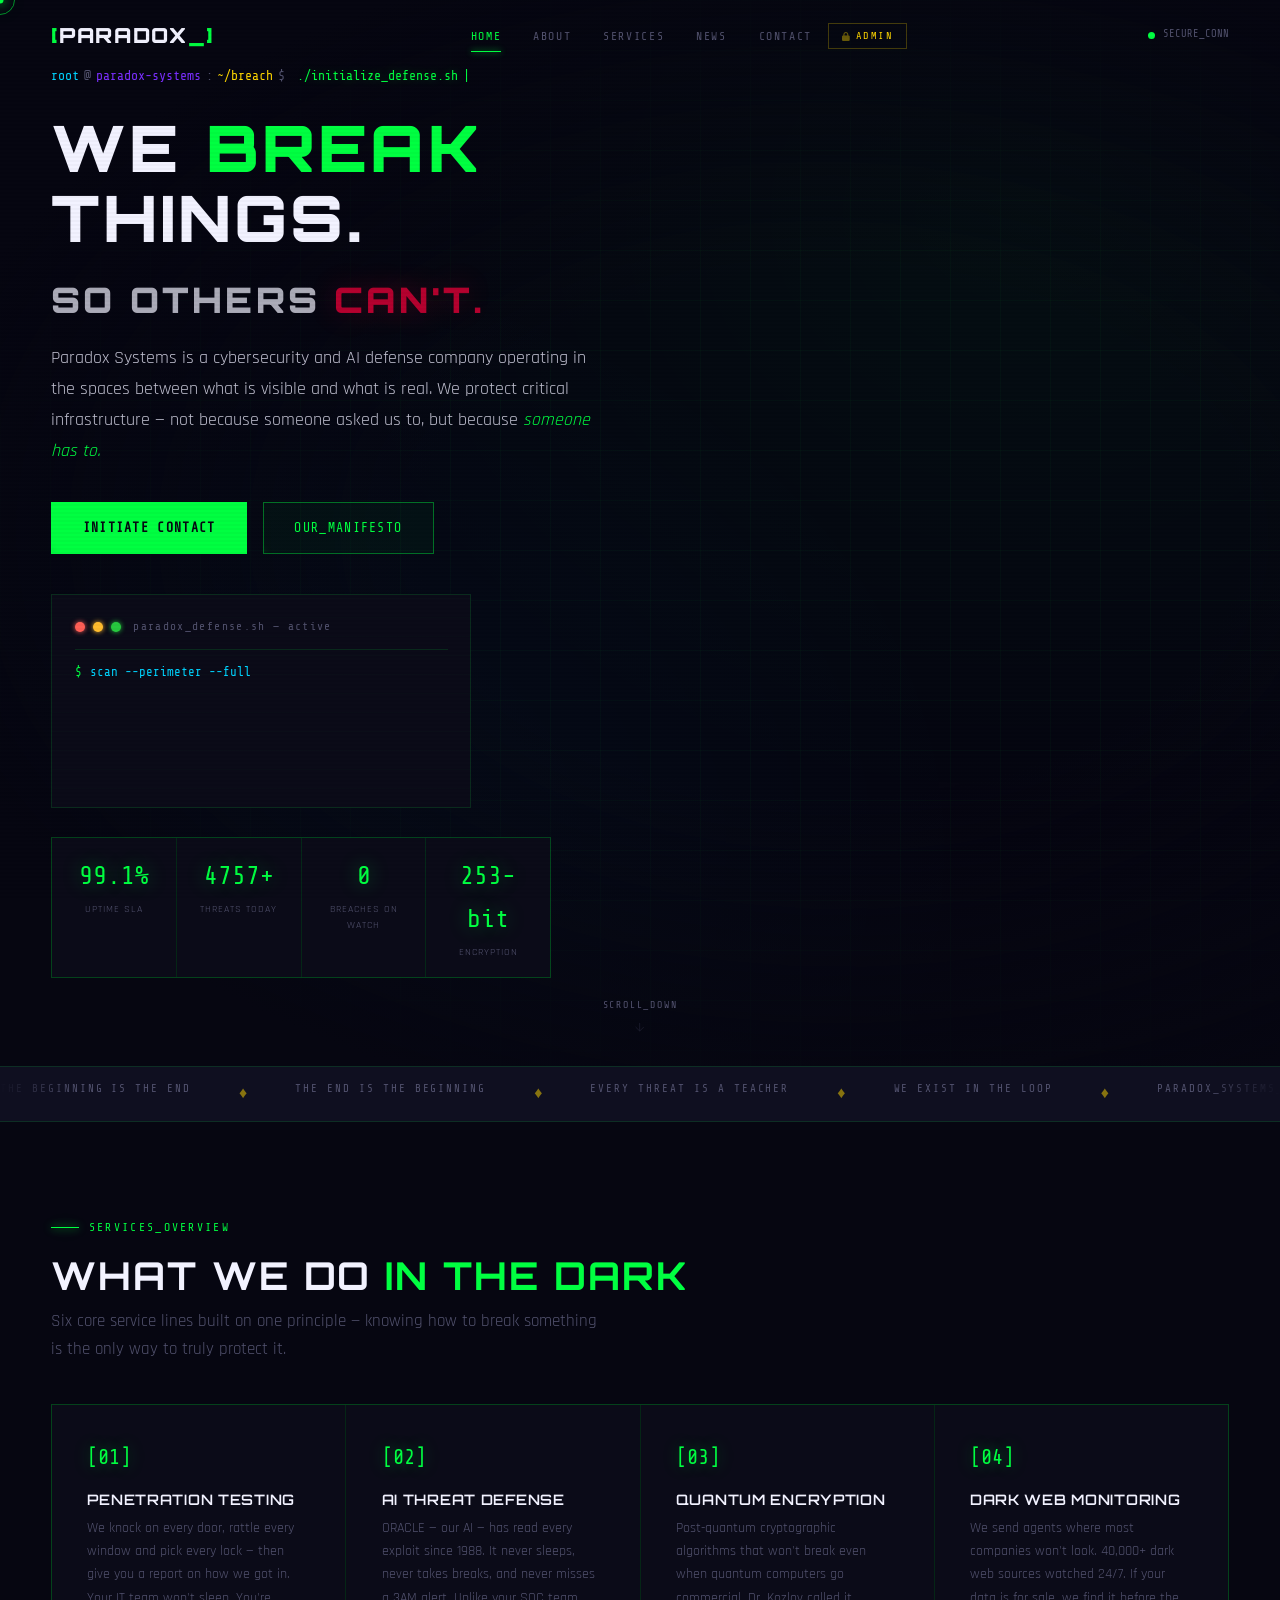
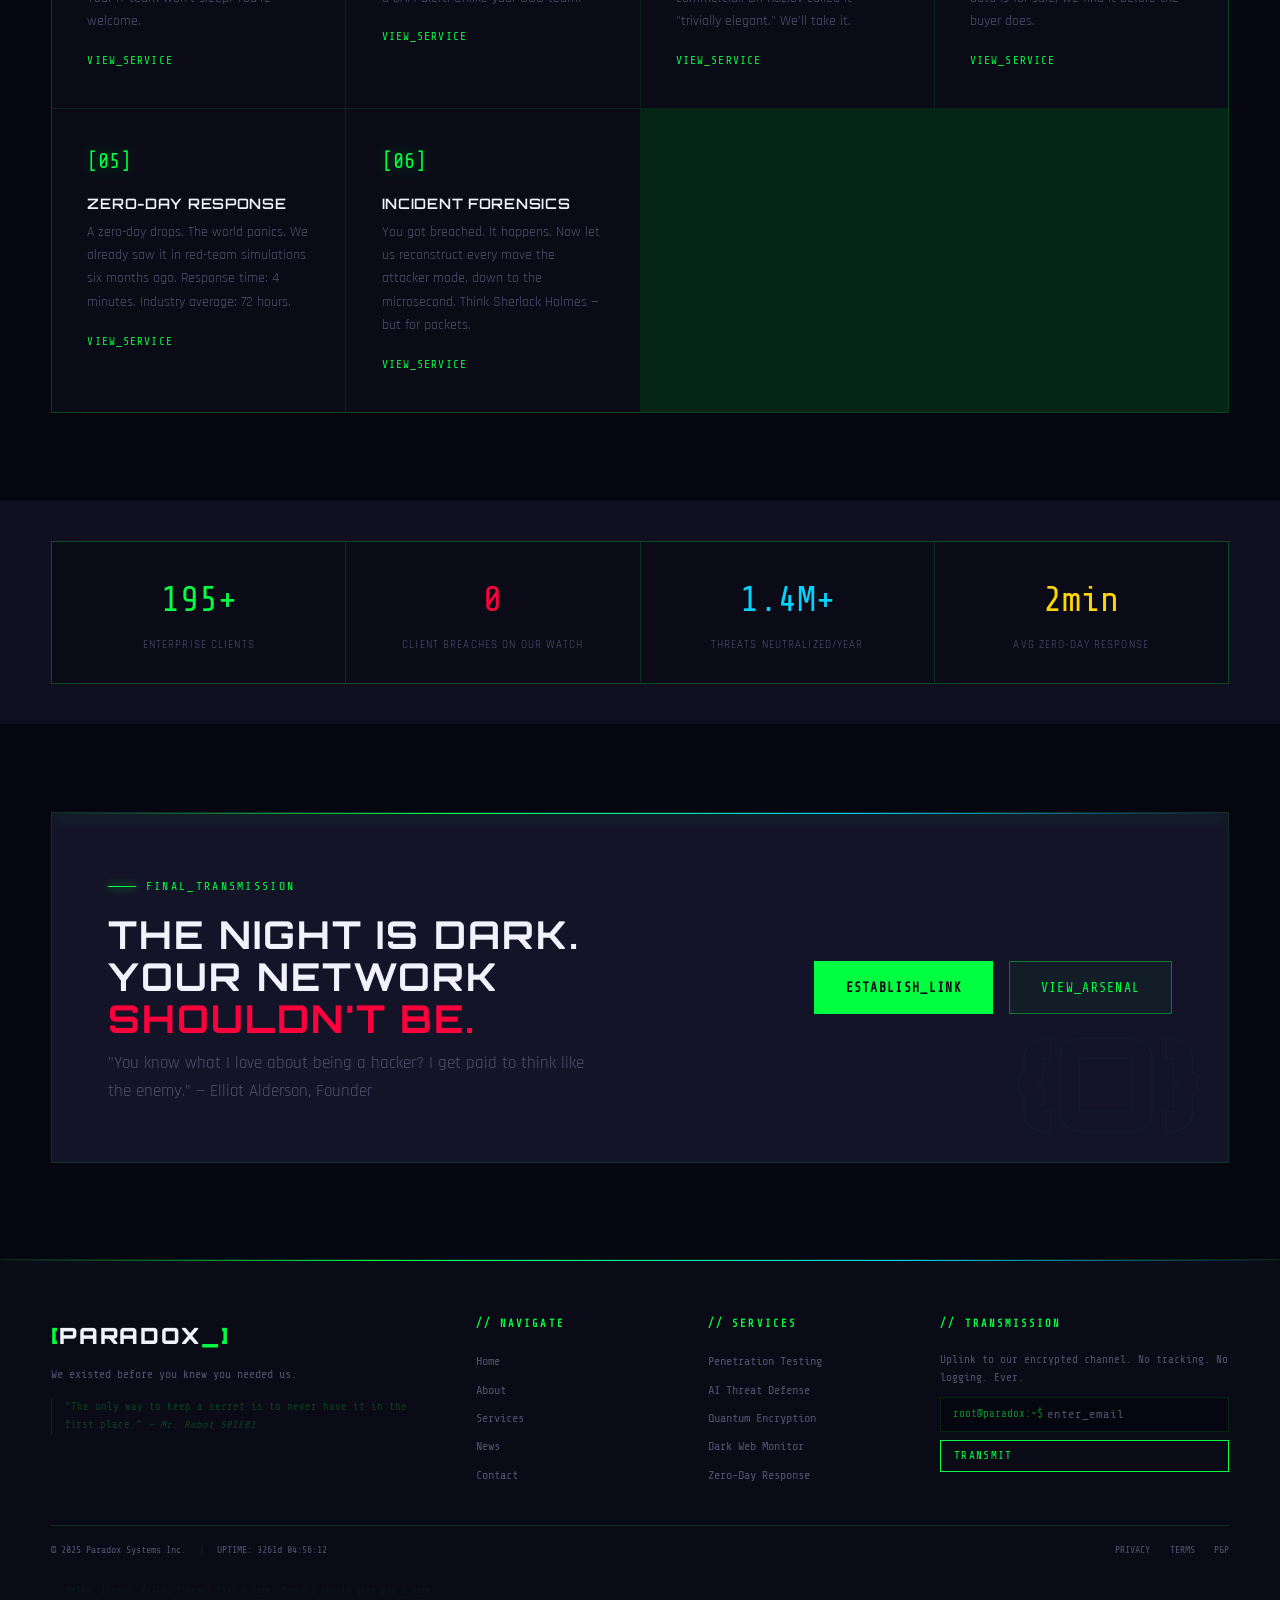
==== commit 61981211: "adds userid and password authentication method" ====
--- a/index.html
+++ b/index.html
@@ -33,6 +33,7 @@
       <li><a href="products.html" class="nav-link">Services</a></li>
       <li><a href="news.html"     class="nav-link">News</a></li>
       <li><a href="contact.php"   class="nav-link">Contact</a></li>
+      <li><a href="login.php" class="nav-link" style="color:var(--gold);border:1px solid rgba(255,215,0,.25);padding:.4rem .8rem;font-size:.64rem;"><i class="fa-solid fa-lock" style="margin-right:.3rem;font-size:.55rem;"></i>Admin</a></li>
     </ul>
     <div class="nav-status">
       <span class="status-dot"></span>
--- a/css/style.css
+++ b/css/style.css
@@ -1,737 +1,501 @@
 /* ============================================================
-   PARADOX SYSTEMS - Dark Terminal Theme
+   PARADOX SYSTEMS — Enhanced Stylesheet v2
    ============================================================ */
 
 @import url('https://fonts.googleapis.com/css2?family=Orbitron:wght@400;700;900&family=Share+Tech+Mono&family=Rajdhani:wght@300;400;500;600;700&display=swap');
+@import url('https://cdnjs.cloudflare.com/ajax/libs/font-awesome/6.5.1/css/all.min.css');
 
 :root {
-  --bg:        #080810;
-  --bg2:       #0d0d1a;
-  --surface:   #111122;
-  --border:    rgba(0,255,65,0.15);
-  --green:     #00ff41;
-  --green-dim: rgba(0,255,65,0.12);
-  --cyan:      #00d4ff;
-  --red:       #ff003c;
-  --gold:      #ffd700;
-  --text:      #c8c8d4;
-  --text-dim:  #5a5a72;
-  --white:     #f0f0ff;
-  --font-head: 'Orbitron', monospace;
-  --font-mono: 'Share Tech Mono', monospace;
-  --font-body: 'Rajdhani', sans-serif;
-  --trans: 0.3s ease;
+  --bg:           #060611;
+  --bg2:          #0b0b18;
+  --surface:      #0f0f20;
+  --surface2:     #141428;
+  --border:       rgba(0,255,65,0.13);
+  --border-hover: rgba(0,255,65,0.35);
+  --green:        #00ff41;
+  --green-dim:    rgba(0,255,65,0.10);
+  --green-glow:   0 0 20px rgba(0,255,65,0.4), 0 0 60px rgba(0,255,65,0.15);
+  --cyan:         #00d4ff;
+  --cyan-dim:     rgba(0,212,255,0.10);
+  --red:          #ff003c;
+  --gold:         #ffd700;
+  --purple:       #7b2fff;
+  --text:         #c0c0d0;
+  --text-dim:     #52526e;
+  --text-bright:  #e8e8f8;
+  --white:        #f2f2ff;
+  --font-head:    'Orbitron', monospace;
+  --font-mono:    'Share Tech Mono', monospace;
+  --font-body:    'Rajdhani', sans-serif;
+  --navbar-h:     65px;
+  --trans:        0.3s cubic-bezier(0.4,0,0.2,1);
 }
 
-*, *::before, *::after { box-sizing: border-box; margin: 0; padding: 0; }
-html { scroll-behavior: smooth; }
-
-body {
-  font-family: var(--font-body);
-  background: var(--bg);
-  color: var(--text);
-  line-height: 1.7;
-  overflow-x: hidden;
-  cursor: none;
+*,*::before,*::after{box-sizing:border-box;margin:0;padding:0;}
+html{scroll-behavior:smooth;scrollbar-width:thin;scrollbar-color:var(--green) var(--bg2);}
+html::-webkit-scrollbar{width:5px;}
+html::-webkit-scrollbar-track{background:var(--bg2);}
+html::-webkit-scrollbar-thumb{background:var(--green);border-radius:4px;box-shadow:0 0 6px var(--green);}
+body{font-family:var(--font-body);background:var(--bg);color:var(--text);line-height:1.7;overflow-x:hidden;cursor:none;}
+a{color:inherit;text-decoration:none;}
+ul{list-style:none;}
+img{display:block;max-width:100%;}
+@media(max-width:768px){body{cursor:auto;}}
+
+/* Custom Cursor */
+.cursor-dot{position:fixed;width:7px;height:7px;background:var(--green);border-radius:50%;pointer-events:none;z-index:9999;transform:translate(-50%,-50%);box-shadow:0 0 12px var(--green),0 0 24px rgba(0,255,65,0.4);}
+.cursor-ring{position:fixed;width:30px;height:30px;border:1px solid rgba(0,255,65,0.55);border-radius:50%;pointer-events:none;z-index:9998;transform:translate(-50%,-50%);transition:width .2s,height .2s,border-color .2s;}
+@media(max-width:768px){.cursor-dot,.cursor-ring{display:none;}}
+
+/* Canvas & Overlays */
+#matrix-canvas{position:fixed;inset:0;z-index:0;opacity:.045;pointer-events:none;}
+.scanlines{position:fixed;inset:0;z-index:9990;pointer-events:none;background:repeating-linear-gradient(0deg,transparent,transparent 2px,rgba(0,0,0,.025) 2px,rgba(0,0,0,.025) 4px);}
+nav,main,footer{position:relative;z-index:1;}
+
+/* Keyframes */
+@keyframes blink{0%,100%{opacity:1}50%{opacity:0}}
+@keyframes pulse{0%,100%{opacity:1;box-shadow:0 0 6px var(--green)}50%{opacity:.3;box-shadow:none}}
+@keyframes glow-pulse{0%,100%{text-shadow:0 0 20px rgba(0,255,65,.3)}50%{text-shadow:0 0 40px rgba(0,255,65,.7),0 0 80px rgba(0,255,65,.3)}}
+@keyframes marquee{from{transform:translateX(0)}to{transform:translateX(-50%)}}
+@keyframes grid-move{from{transform:translateY(0)}to{transform:translateY(50px)}}
+@keyframes bob{0%,100%{transform:translateX(-50%) translateY(0)}50%{transform:translateX(-50%) translateY(8px)}}
+@keyframes float-up{0%,100%{transform:translateY(0)}50%{transform:translateY(-6px)}}
+@keyframes fade-in-up{from{opacity:0;transform:translateY(24px)}to{opacity:1;transform:translateY(0)}}
+@keyframes shimmer{0%{left:-100%}100%{left:200%}}
+@keyframes scan-down{0%{top:-2px;opacity:0}10%{opacity:1}90%{opacity:1}100%{top:100%;opacity:0}}
+@keyframes border-glow{0%,100%{border-color:rgba(0,255,65,.13)}50%{border-color:rgba(0,255,65,.35)}}
+@keyframes ticker-flash{0%,100%{background:var(--red)}50%{background:#cc0030}}
+@keyframes glitch-top{0%,89%,100%{opacity:0;transform:none}90%{opacity:.8;transform:translateX(-3px) skewX(-2deg)}92%{opacity:.8;transform:translateX(3px)}94%{opacity:0}}
+@keyframes glitch-bot{0%,91%,100%{opacity:0;transform:none}92%{opacity:.8;transform:translateX(3px) skewX(2deg)}94%{opacity:.8;transform:translateX(-3px)}96%{opacity:0}}
+
+/* Typography */
+h1,h2,h3,h4{font-family:var(--font-head);text-transform:uppercase;line-height:1.1;letter-spacing:.05em;}
+h1{font-size:clamp(2rem,5vw,4.2rem);font-weight:900;}
+h2{font-size:clamp(1.5rem,3vw,2.6rem);font-weight:700;}
+h3{font-size:clamp(1rem,2vw,1.5rem);font-weight:600;}
+h4{font-size:1.05rem;}
+p{font-size:1.05rem;}
+.mono{font-family:var(--font-mono);}
+.glitch{position:relative;display:inline-block;}
+.glitch::before,.glitch::after{content:attr(data-text);position:absolute;inset:0;opacity:0;}
+.glitch::before{color:var(--cyan);clip-path:polygon(0 30%,100% 30%,100% 50%,0 50%);animation:glitch-top 4s infinite;}
+.glitch::after{color:var(--red);clip-path:polygon(0 60%,100% 60%,100% 80%,0 80%);animation:glitch-bot 4s infinite;}
+
+/* Utility */
+.container{width:min(1200px,92%);margin:0 auto;}
+.section-tag{font-family:var(--font-mono);font-size:.72rem;color:var(--green);letter-spacing:.2em;display:inline-flex;align-items:center;gap:.6rem;margin-bottom:1rem;}
+.section-tag::before{content:'';display:inline-block;width:28px;height:1px;background:var(--green);box-shadow:0 0 8px var(--green),0 0 16px rgba(0,255,65,.3);}
+.section-tag i{font-size:.6rem;opacity:.7;}
+.blink{animation:blink 1s step-end infinite;}
+.reveal{opacity:0;transform:translateY(28px);transition:opacity .65s ease,transform .65s ease;}
+.reveal.show{opacity:1;transform:translateY(0);}
+.d1{transition-delay:.1s;}.d2{transition-delay:.2s;}.d3{transition-delay:.3s;}.d4{transition-delay:.4s;}
+
+/* Buttons */
+.btn{display:inline-flex;align-items:center;gap:.55rem;font-family:var(--font-mono);font-size:.82rem;letter-spacing:.1em;text-transform:uppercase;padding:.88rem 1.9rem;border:1px solid;cursor:none;transition:var(--trans);position:relative;overflow:hidden;}
+.btn::before{content:'';position:absolute;top:0;left:-100%;width:60%;height:100%;background:linear-gradient(90deg,transparent,rgba(255,255,255,.06),transparent);}
+.btn:hover::before{animation:shimmer .55s ease forwards;}
+.btn::after{content:'';position:absolute;bottom:0;left:-100%;width:100%;height:1px;background:currentColor;box-shadow:0 0 8px currentColor;transition:left .3s ease;}
+.btn:hover::after{left:0;}
+.btn-green{color:var(--green);border-color:rgba(0,255,65,.4);background:rgba(0,255,65,.04);}
+.btn-green:hover{border-color:var(--green);background:rgba(0,255,65,.08);box-shadow:var(--green-glow);transform:translateY(-2px);}
+.btn-filled{background:var(--green);color:var(--bg);border-color:var(--green);font-weight:700;}
+.btn-filled:hover{background:transparent;color:var(--green);box-shadow:var(--green-glow);transform:translateY(-2px);}
+.btn-red{color:var(--red);border-color:rgba(255,0,60,.4);background:rgba(255,0,60,.04);}
+.btn-red:hover{border-color:var(--red);background:rgba(255,0,60,.08);box-shadow:0 0 20px rgba(255,0,60,.4);transform:translateY(-2px);}
+.btn-ghost{color:var(--text);border-color:rgba(255,255,255,.12);}
+.btn-ghost:hover{border-color:rgba(255,255,255,.3);color:var(--white);transform:translateY(-2px);}
+
+/* Card base */
+.card{background:var(--surface);border:1px solid var(--border);position:relative;transition:border-color var(--trans),box-shadow var(--trans),transform var(--trans);overflow:hidden;}
+.card::before{content:'';position:absolute;top:0;left:0;right:0;height:1px;background:linear-gradient(90deg,transparent,var(--green),transparent);opacity:0;transition:opacity var(--trans);box-shadow:0 0 12px var(--green);}
+.card::after{content:'';position:absolute;left:0;right:0;height:1px;background:linear-gradient(90deg,transparent,rgba(0,255,65,.4),transparent);top:-2px;opacity:0;pointer-events:none;}
+.card:hover{border-color:var(--border-hover);box-shadow:0 4px 30px rgba(0,255,65,.08);transform:translateY(-3px);}
+.card:hover::before{opacity:1;}
+.card:hover::after{animation:scan-down 1.2s ease forwards;}
+
+/* Terminal */
+.terminal{background:var(--bg2);border:1px solid var(--border);font-family:var(--font-mono);padding:1.4rem;position:relative;}
+.terminal::before{content:'';position:absolute;inset:0;pointer-events:none;background:repeating-linear-gradient(0deg,transparent,transparent 18px,rgba(0,255,65,.012) 18px,rgba(0,255,65,.012) 19px);}
+.terminal-bar{display:flex;align-items:center;gap:.5rem;padding-bottom:.8rem;margin-bottom:.8rem;border-bottom:1px solid var(--border);}
+.t-dot{width:10px;height:10px;border-radius:50%;}
+.t-dot.r{background:#ff5f56;box-shadow:0 0 5px #ff5f56;}
+.t-dot.y{background:#ffbd2e;box-shadow:0 0 5px #ffbd2e;}
+.t-dot.g{background:#27c93f;box-shadow:0 0 5px #27c93f;}
+.t-title{font-size:.7rem;color:var(--text-dim);letter-spacing:.12em;margin-left:.3rem;}
+.t-line{display:flex;gap:.5rem;margin-bottom:.35rem;font-size:.78rem;line-height:1.5;}
+.t-prompt{color:var(--green);flex-shrink:0;}
+.t-cmd{color:var(--cyan);}
+.t-out{color:var(--text-dim);}
+.t-ok{color:var(--green);}
+.t-err{color:var(--red);}
+
+/* ============================================================
+   NAVBAR
+   ============================================================ */
+#navbar{position:fixed;top:0;left:0;right:0;z-index:1000;padding:1.1rem 0;transition:background var(--trans),border-color var(--trans),padding var(--trans),box-shadow var(--trans);border-bottom:1px solid transparent;}
+#navbar.scrolled{background:rgba(6,6,17,.97);backdrop-filter:blur(20px) saturate(180%);-webkit-backdrop-filter:blur(20px);border-bottom-color:var(--border);padding:.7rem 0;box-shadow:0 4px 30px rgba(0,0,0,.5),0 1px 0 rgba(0,255,65,.1);}
+.nav-wrap{display:flex;align-items:center;justify-content:space-between;gap:1.5rem;}
+.nav-logo{font-family:var(--font-head);font-size:1.3rem;font-weight:900;color:var(--white);flex-shrink:0;letter-spacing:.08em;transition:text-shadow var(--trans);}
+.nav-logo .br{color:var(--green);}
+.nav-logo .cur{color:var(--green);animation:blink 1s step-end infinite;}
+.nav-logo:hover{text-shadow:0 0 20px rgba(0,255,65,.3);}
+.nav-links{display:flex;align-items:center;gap:0;}
+.nav-link{font-family:var(--font-mono);font-size:.72rem;color:var(--text-dim);padding:.55rem 1rem;letter-spacing:.14em;text-transform:uppercase;transition:color var(--trans);position:relative;}
+.nav-link i{font-size:.6rem;margin-right:.3rem;opacity:.4;transition:opacity var(--trans);}
+.nav-link:hover i,.nav-link.active i{opacity:1;}
+.nav-link:hover,.nav-link.active{color:var(--green);}
+.nav-link.active::after{content:'';position:absolute;bottom:-1px;left:1rem;right:1rem;height:1px;background:var(--green);box-shadow:0 0 6px var(--green);}
+.nav-status{display:flex;align-items:center;gap:.5rem;font-family:var(--font-mono);font-size:.65rem;color:var(--text-dim);}
+.status-dot{width:7px;height:7px;border-radius:50%;background:var(--green);animation:pulse 2s ease-in-out infinite;}
+.hamburger{display:none;flex-direction:column;gap:5px;background:none;border:none;cursor:pointer;padding:6px;}
+.ham-line{display:block;width:22px;height:1px;background:var(--green);transition:transform var(--trans),opacity var(--trans);box-shadow:0 0 4px rgba(0,255,65,.4);}
+@media(max-width:860px){
+  .hamburger{display:flex;}
+  .nav-status{display:none;}
+  .nav-links{display:none;position:absolute;top:100%;left:0;right:0;flex-direction:column;align-items:flex-start;background:rgba(6,6,17,.99);border-bottom:1px solid var(--border);padding:.5rem 0 1.2rem;box-shadow:0 10px 30px rgba(0,0,0,.5);}
+  .nav-links.open{display:flex;}
+  .nav-link{padding:.9rem 5%;width:100%;border-bottom:1px solid rgba(0,255,65,.04);}
+  .nav-link.active::after{display:none;}
 }
 
-a { color: inherit; text-decoration: none; }
-ul { list-style: none; }
-img { display: block; max-width: 100%; }
-
-/* ── CUSTOM CURSOR ── */
-.cursor-dot {
-  position: fixed; width: 6px; height: 6px;
-  background: var(--green); border-radius: 50%;
-  pointer-events: none; z-index: 9999;
-  transform: translate(-50%,-50%);
-  box-shadow: 0 0 10px var(--green);
-  transition: opacity 0.2s;
+/* ============================================================
+   PAGE HERO (inner pages)
+   ============================================================ */
+.page-hero{padding:9rem 0 4.5rem;position:relative;border-bottom:1px solid var(--border);overflow:hidden;}
+.page-hero::after{content:attr(data-bg-text);position:absolute;right:-2rem;bottom:-1rem;font-family:var(--font-head);font-size:12vw;font-weight:900;color:transparent;-webkit-text-stroke:1px rgba(0,255,65,.04);pointer-events:none;line-height:1;white-space:nowrap;animation:float-up 8s ease-in-out infinite;}
+.page-hero .eyebrow{font-family:var(--font-mono);font-size:.72rem;color:var(--green);letter-spacing:.22em;margin-bottom:1rem;opacity:.85;display:flex;align-items:center;gap:.5rem;}
+.page-hero .eyebrow i{font-size:.65rem;}
+.page-hero h1{color:var(--white);margin-bottom:1rem;}
+.page-hero .sub{color:var(--text);max-width:580px;font-size:1.05rem;}
+.grid-bg{position:absolute;inset:0;pointer-events:none;z-index:0;background-image:linear-gradient(rgba(0,255,65,.028) 1px,transparent 1px),linear-gradient(90deg,rgba(0,255,65,.028) 1px,transparent 1px);background-size:50px 50px;}
+.page-hero .container{position:relative;z-index:1;}
+section{padding:5.5rem 0;}
+
+/* ============================================================
+   HOME HERO
+   ============================================================ */
+.home-hero{min-height:100vh;display:flex;align-items:center;position:relative;overflow:hidden;padding-top:var(--navbar-h);}
+.home-hero .grid-bg{animation:grid-move 25s linear infinite;}
+.home-hero .vignette{position:absolute;inset:0;z-index:0;background:radial-gradient(ellipse at 65% 50%,transparent 35%,var(--bg) 80%),radial-gradient(ellipse at 20% 80%,rgba(0,212,255,.04) 0%,transparent 50%),radial-gradient(ellipse at 80% 20%,rgba(0,255,65,.04) 0%,transparent 50%);}
+.hero-content{position:relative;z-index:1;max-width:760px;}
+.hero-prompt{font-family:var(--font-mono);font-size:.82rem;color:var(--text-dim);margin-bottom:1.6rem;display:flex;flex-wrap:wrap;gap:.3rem;align-items:center;animation:fade-in-up .7s ease both;}
+.hero-prompt .u{color:var(--cyan);}
+.hero-prompt .h{color:var(--purple);}
+.hero-prompt .d{color:var(--gold);}
+.hero-prompt .cmd{color:var(--green);text-shadow:0 0 10px rgba(0,255,65,.3);}
+.hero-h1{color:var(--white);margin-bottom:1.2rem;animation:fade-in-up .7s .15s ease both;}
+.hero-h1 .green{color:var(--green);animation:glow-pulse 3s ease-in-out infinite;}
+.hero-h1 .red{color:var(--red);text-shadow:0 0 30px rgba(255,0,60,.4);}
+.hero-sub{font-size:1.1rem;color:var(--text);max-width:560px;margin-bottom:2.2rem;line-height:1.75;animation:fade-in-up .7s .25s ease both;}
+.hero-actions{display:flex;gap:1rem;flex-wrap:wrap;margin-bottom:2.5rem;animation:fade-in-up .7s .35s ease both;}
+.hero-stats{display:grid;grid-template-columns:repeat(4,1fr);gap:1px;background:var(--border);border:1px solid var(--border);max-width:500px;animation:fade-in-up .7s .45s ease both;}
+.h-stat{background:var(--bg2);padding:1rem;text-align:center;transition:background var(--trans);}
+.h-stat:hover{background:var(--surface);}
+.h-stat .num{font-family:var(--font-mono);font-size:1.6rem;color:var(--green);display:block;text-shadow:0 0 20px rgba(0,255,65,.4);}
+.h-stat .lbl{font-size:.62rem;color:var(--text-dim);letter-spacing:.1em;text-transform:uppercase;margin-top:.2rem;}
+.scroll-hint{position:absolute;bottom:2rem;left:50%;transform:translateX(-50%);z-index:1;font-family:var(--font-mono);font-size:.62rem;color:var(--text-dim);letter-spacing:.18em;display:flex;flex-direction:column;align-items:center;gap:.4rem;animation:bob 2.5s ease-in-out infinite;}
+.scroll-hint svg{width:14px;opacity:.3;}
+
+/* Marquee */
+.marquee-strip{background:var(--surface);border-top:1px solid var(--border);border-bottom:1px solid var(--border);padding:.85rem 0;overflow:hidden;position:relative;}
+.marquee-strip::before,.marquee-strip::after{content:'';position:absolute;top:0;bottom:0;width:80px;z-index:2;pointer-events:none;}
+.marquee-strip::before{left:0;background:linear-gradient(90deg,var(--surface),transparent);}
+.marquee-strip::after{right:0;background:linear-gradient(-90deg,var(--surface),transparent);}
+.marquee-track{display:flex;gap:3rem;animation:marquee 22s linear infinite;white-space:nowrap;}
+.m-item{font-family:var(--font-mono);font-size:.68rem;color:var(--text-dim);letter-spacing:.18em;flex-shrink:0;}
+.m-dot{color:var(--gold);opacity:.5;flex-shrink:0;}
+
+/* Feature grid */
+.feat-grid{display:grid;grid-template-columns:repeat(auto-fill,minmax(280px,1fr));gap:1px;background:var(--border);border:1px solid var(--border);}
+.feat-item{background:var(--bg2);padding:2.2rem;transition:background var(--trans),transform var(--trans);position:relative;overflow:hidden;}
+.feat-item::after{content:'';position:absolute;bottom:0;left:0;width:0;height:2px;background:linear-gradient(90deg,var(--green),var(--cyan));box-shadow:0 0 8px var(--green);transition:width .4s ease;}
+.feat-item:hover{background:var(--surface);transform:translateY(-2px);}
+.feat-item:hover::after{width:100%;}
+.feat-num{font-family:var(--font-mono);font-size:1.3rem;color:var(--green);margin-bottom:1rem;text-shadow:0 0 16px rgba(0,255,65,.4);}
+.feat-item h3{font-size:.9rem;color:var(--white);margin-bottom:.6rem;}
+.feat-item p{font-size:.88rem;color:var(--text-dim);line-height:1.65;}
+.feat-more{display:inline-flex;align-items:center;gap:.4rem;margin-top:1.1rem;font-family:var(--font-mono);font-size:.7rem;color:var(--green);letter-spacing:.1em;text-transform:uppercase;transition:gap var(--trans),text-shadow var(--trans);}
+.feat-more i{font-size:.6rem;}
+.feat-item:hover .feat-more{gap:.7rem;text-shadow:0 0 8px rgba(0,255,65,.4);}
+
+/* Numbers strip */
+.nums-strip{display:grid;grid-template-columns:repeat(4,1fr);gap:1px;background:var(--border);border:1px solid var(--border);}
+.num-item{background:var(--bg2);padding:1.8rem;text-align:center;transition:background var(--trans);position:relative;overflow:hidden;}
+.num-item::before{content:'';position:absolute;inset:0;background:radial-gradient(ellipse at 50% 100%,rgba(0,255,65,.06),transparent 70%);opacity:0;transition:opacity var(--trans);}
+.num-item:hover{background:var(--surface);}
+.num-item:hover::before{opacity:1;}
+.num-item .big{font-family:var(--font-mono);font-size:2.2rem;display:block;transition:text-shadow var(--trans);}
+.num-item:hover .big{text-shadow:0 0 20px currentColor;}
+.num-item .lbl{font-size:.7rem;color:var(--text-dim);letter-spacing:.1em;text-transform:uppercase;margin-top:.3rem;}
+
+/* CTA Box */
+.cta-box{background:var(--surface2);border:1px solid var(--border);padding:3.5rem;display:flex;align-items:center;justify-content:space-between;gap:2rem;position:relative;overflow:hidden;animation:border-glow 4s ease-in-out infinite;}
+.cta-box::before{content:'';position:absolute;top:0;left:0;right:0;height:1px;background:linear-gradient(90deg,transparent,var(--green),var(--cyan),transparent);box-shadow:0 0 20px var(--green);}
+.cta-box::after{content:attr(data-code);position:absolute;right:2rem;bottom:1rem;font-family:var(--font-head);font-size:8rem;font-weight:900;color:transparent;-webkit-text-stroke:1px rgba(0,255,65,.04);pointer-events:none;line-height:1;animation:float-up 8s ease-in-out infinite;}
+.cta-box h2{color:var(--white);}
+.cta-box p{color:var(--text-dim);max-width:500px;margin-top:.6rem;}
+.cta-actions{display:flex;gap:1rem;flex-wrap:wrap;flex-shrink:0;}
+
+/* ============================================================
+   ABOUT
+   ============================================================ */
+.about-split{display:grid;grid-template-columns:1fr 1fr;gap:4rem;align-items:start;}
+.about-text h2{color:var(--white);margin-bottom:1rem;}
+.about-text p{color:var(--text);margin-bottom:1rem;}
+.pullquote{font-family:var(--font-mono);font-size:.82rem;color:var(--green);border-left:2px solid var(--green);padding-left:1rem;margin:1.2rem 0;line-height:1.7;opacity:.85;box-shadow:inset 3px 0 0 rgba(0,255,65,.1);}
+
+/* Timeline */
+.timeline{padding-left:2.2rem;position:relative;}
+.timeline::before{content:'';position:absolute;left:6px;top:0;bottom:0;width:1px;background:linear-gradient(to bottom,transparent,var(--green) 15%,var(--green) 85%,transparent);box-shadow:0 0 8px rgba(0,255,65,.3);}
+.tl-item{padding-bottom:2rem;position:relative;}
+.tl-item::before{content:'';position:absolute;left:-2rem;top:.35rem;width:9px;height:9px;border:1px solid var(--green);transform:rotate(45deg);background:var(--bg);box-shadow:0 0 10px rgba(0,255,65,.5);transition:box-shadow var(--trans),background var(--trans);}
+.tl-item:hover::before{background:var(--green);box-shadow:0 0 16px var(--green);}
+.tl-year{font-family:var(--font-mono);font-size:.7rem;color:var(--green);letter-spacing:.18em;margin-bottom:.3rem;}
+.tl-item h4{color:var(--white);font-size:.88rem;letter-spacing:.06em;margin-bottom:.3rem;}
+.tl-item p{color:var(--text-dim);font-size:.85rem;}
+
+/* Values */
+.vals-grid{display:grid;grid-template-columns:repeat(auto-fill,minmax(240px,1fr));gap:1px;background:var(--border);border:1px solid var(--border);}
+.val-item{background:var(--bg2);padding:2rem;transition:background var(--trans),transform var(--trans);position:relative;}
+.val-item::after{content:'';position:absolute;bottom:0;left:0;width:0;height:2px;background:linear-gradient(90deg,var(--cyan),transparent);transition:width .4s ease;}
+.val-item:hover{background:var(--surface);transform:translateY(-2px);}
+.val-item:hover::after{width:100%;}
+.val-num{font-family:var(--font-mono);font-size:2rem;color:rgba(0,255,65,.06);font-weight:900;margin-bottom:.7rem;}
+.val-title{font-family:var(--font-head);font-size:.82rem;color:var(--white);letter-spacing:.1em;margin-bottom:.5rem;text-transform:uppercase;display:flex;align-items:center;gap:.5rem;}
+.val-title i{color:var(--green);font-size:.65rem;opacity:.8;}
+.val-item p{font-size:.86rem;color:var(--text-dim);}
+
+/* Team */
+.team-grid{display:grid;grid-template-columns:repeat(auto-fill,minmax(230px,1fr));gap:1px;background:var(--border);border:1px solid var(--border);}
+.team-card{background:var(--bg2);padding:2rem;text-align:center;transition:background var(--trans),transform var(--trans);position:relative;overflow:hidden;}
+.team-card::before{content:'';position:absolute;top:0;left:0;right:0;height:1px;background:linear-gradient(90deg,transparent,var(--cyan),transparent);opacity:0;transition:opacity var(--trans);}
+.team-card:hover{background:var(--surface);transform:translateY(-3px);}
+.team-card:hover::before{opacity:1;}
+.team-av{width:76px;height:76px;margin:0 auto 1rem;border:1px solid var(--border);display:flex;align-items:center;justify-content:center;font-family:var(--font-mono);font-size:1.6rem;color:var(--green);transition:border-color var(--trans),box-shadow var(--trans);}
+.team-card:hover .team-av{border-color:var(--green);box-shadow:0 0 16px rgba(0,255,65,.3),inset 0 0 16px rgba(0,255,65,.05);}
+.team-name{font-family:var(--font-head);font-size:.82rem;color:var(--white);letter-spacing:.08em;}
+.team-role{font-family:var(--font-mono);font-size:.65rem;color:var(--green);letter-spacing:.14em;margin:.3rem 0 .8rem;display:flex;align-items:center;justify-content:center;gap:.35rem;}
+.team-role i{font-size:.6rem;opacity:.6;}
+.team-bio{font-size:.82rem;color:var(--text-dim);line-height:1.6;}
+.team-tag{display:inline-flex;align-items:center;gap:.35rem;margin-top:.8rem;font-family:var(--font-mono);font-size:.65rem;color:var(--red);border:1px solid rgba(255,0,60,.2);padding:.2rem .6rem;}
+.team-tag i{font-size:.55rem;}
+
+/* ============================================================
+   PRODUCTS
+   ============================================================ */
+.prod-grid{display:grid;grid-template-columns:repeat(auto-fill,minmax(340px,1fr));gap:1px;background:var(--border);border:1px solid var(--border);}
+.prod-card{background:var(--bg2);padding:2.2rem;display:flex;flex-direction:column;transition:background var(--trans),transform var(--trans);position:relative;overflow:hidden;}
+.prod-card::before{content:'';position:absolute;top:0;left:0;right:0;height:2px;background:linear-gradient(90deg,var(--cyan),var(--green),var(--cyan));opacity:0;transition:opacity var(--trans);}
+.prod-card:hover{background:var(--surface);transform:translateY(-2px);}
+.prod-card:hover::before{opacity:1;}
+.pc-top{display:flex;align-items:flex-start;justify-content:space-between;margin-bottom:1.2rem;}
+.pc-icon{font-family:var(--font-mono);font-size:1.7rem;color:var(--cyan);text-shadow:0 0 16px rgba(0,212,255,.4);}
+.pc-tag{font-family:var(--font-mono);font-size:.6rem;letter-spacing:.12em;padding:.2rem .7rem;border:1px solid;}
+.pc-tag.green{color:var(--green);border-color:rgba(0,255,65,.3);background:rgba(0,255,65,.04);}
+.pc-tag.cyan{color:var(--cyan);border-color:rgba(0,212,255,.3);background:rgba(0,212,255,.04);}
+.pc-tag.gold{color:var(--gold);border-color:rgba(255,215,0,.3);background:rgba(255,215,0,.04);}
+.pc-tag.red{color:var(--red);border-color:rgba(255,0,60,.3);background:rgba(255,0,60,.04);}
+.pc-title{font-family:var(--font-head);font-size:1rem;color:var(--white);letter-spacing:.07em;margin-bottom:.7rem;text-transform:uppercase;}
+.pc-desc{font-size:.88rem;color:var(--text-dim);flex:1;line-height:1.65;margin-bottom:1.4rem;}
+.pc-feats{border-top:1px solid var(--border);padding-top:1rem;display:flex;flex-direction:column;gap:.45rem;}
+.pc-feat{font-family:var(--font-mono);font-size:.7rem;color:var(--text-dim);display:flex;align-items:center;gap:.5rem;transition:color var(--trans);}
+.pc-feat i{color:var(--green);font-size:.65rem;flex-shrink:0;}
+.prod-card:hover .pc-feat{color:var(--text);}
+
+/* Pricing */
+.pricing-grid{display:grid;grid-template-columns:repeat(3,1fr);gap:1px;background:var(--border);border:1px solid var(--border);}
+.price-card{background:var(--bg2);padding:2.5rem 2rem;text-align:center;display:flex;flex-direction:column;transition:background var(--trans),transform var(--trans);}
+.price-card.hot{background:var(--surface);border-top:2px solid var(--green);box-shadow:0 0 40px rgba(0,255,65,.06),inset 0 0 40px rgba(0,255,65,.02);}
+.price-card:hover{background:var(--surface);transform:translateY(-3px);}
+.price-tier{font-family:var(--font-mono);font-size:.68rem;color:var(--green);letter-spacing:.2em;margin-bottom:.5rem;display:flex;align-items:center;justify-content:center;gap:.4rem;}
+.price-tier i{font-size:.65rem;}
+.price-card h3{font-size:1.2rem;color:var(--white);margin-bottom:1rem;}
+.price-amt{font-family:var(--font-mono);font-size:2.4rem;color:var(--green);display:flex;align-items:flex-start;justify-content:center;gap:.2rem;margin-bottom:1.5rem;text-shadow:0 0 20px rgba(0,255,65,.3);}
+.price-amt .cur{font-size:1rem;margin-top:.35rem;}
+.price-amt .mo{font-size:.75rem;color:var(--text-dim);align-self:flex-end;margin-bottom:.2rem;}
+.price-feats{list-style:none;flex:1;text-align:left;margin-bottom:2rem;display:flex;flex-direction:column;gap:.65rem;}
+.price-feats li{font-family:var(--font-mono);font-size:.72rem;color:var(--text-dim);display:flex;align-items:center;gap:.5rem;}
+.price-feats li i{color:var(--green);font-size:.6rem;flex-shrink:0;}
+.price-feats li.off{opacity:.3;}
+.price-feats li.off i{color:var(--red);}
+
+/* ============================================================
+   NEWS PAGE — TICKER FIX
+   The ticker is the first element inside <main> on news.html.
+   Since #navbar is position:fixed with height ~65px, we push
+   the ticker down by that same amount so it sits below the nav.
+   ============================================================ */
+.news-ticker{
+  margin-top:var(--navbar-h);
+  background:var(--red);
+  padding:.5rem 0;
+  overflow:hidden;
+  position:relative;
+  z-index:1;
 }
-.cursor-ring {
-  position: fixed; width: 28px; height: 28px;
-  border: 1px solid rgba(0,255,65,0.5);
-  border-radius: 50%; pointer-events: none; z-index: 9998;
-  transform: translate(-50%,-50%);
-  transition: width 0.2s, height 0.2s;
+.ticker-track{display:flex;gap:3.5rem;animation:marquee 18s linear infinite;white-space:nowrap;}
+.tick-item{font-family:var(--font-mono);font-size:.7rem;color:white;letter-spacing:.12em;flex-shrink:0;display:inline-flex;align-items:center;gap:.4rem;}
+.tick-item i{font-size:.6rem;opacity:.8;}
+.tick-sep{color:rgba(255,255,255,.35);flex-shrink:0;}
+
+/* News filters */
+.news-filters{display:flex;flex-wrap:wrap;gap:.6rem;margin-bottom:2.5rem;}
+.nf-btn{font-family:var(--font-mono);font-size:.64rem;letter-spacing:.14em;text-transform:uppercase;padding:.35rem 1rem;border:1px solid var(--border);background:transparent;color:var(--text-dim);cursor:pointer;transition:var(--trans);display:inline-flex;align-items:center;gap:.35rem;}
+.nf-btn i{font-size:.5rem;opacity:.4;transition:opacity var(--trans);}
+.nf-btn:hover,.nf-btn.active{border-color:var(--green);color:var(--green);box-shadow:0 0 10px rgba(0,255,65,.15);background:rgba(0,255,65,.04);}
+.nf-btn.active i{opacity:1;}
+
+/* News layout */
+.news-top{display:grid;grid-template-columns:1.7fr 1fr;gap:1px;background:var(--border);border:1px solid var(--border);margin-bottom:1px;}
+.news-feat{background:var(--bg2);padding:2.2rem;transition:background var(--trans);cursor:default;position:relative;overflow:hidden;}
+.news-feat::after{content:'';position:absolute;bottom:0;left:0;width:0;height:1px;background:linear-gradient(90deg,var(--green),var(--cyan));transition:width .5s ease;}
+.news-feat:hover{background:var(--surface);}
+.news-feat:hover::after{width:100%;}
+.news-side{background:var(--bg2);display:flex;flex-direction:column;}
+.news-mini{padding:1.4rem;border-bottom:1px solid var(--border);flex:1;transition:background var(--trans);cursor:default;}
+.news-mini:last-child{border-bottom:none;}
+.news-mini:hover{background:var(--surface);}
+.news-grid3{display:grid;grid-template-columns:repeat(3,1fr);gap:1px;background:var(--border);border:1px solid var(--border);}
+.news-card{background:var(--bg2);padding:1.8rem;display:flex;flex-direction:column;gap:.5rem;transition:background var(--trans),transform var(--trans);cursor:default;position:relative;overflow:hidden;}
+.news-card::before{content:'';position:absolute;top:0;left:0;right:0;height:1px;background:linear-gradient(90deg,transparent,var(--cyan),transparent);opacity:0;transition:opacity var(--trans);}
+.news-card:hover{background:var(--surface);transform:translateY(-2px);}
+.news-card:hover::before{opacity:1;}
+
+/* News elements */
+.n-cat{font-family:var(--font-mono);font-size:.6rem;letter-spacing:.16em;text-transform:uppercase;padding:.2rem .6rem;border:1px solid;display:inline-flex;align-items:center;gap:.3rem;width:fit-content;}
+.n-cat i{font-size:.45rem;}
+.n-cat.breach{color:var(--red);border-color:rgba(255,0,60,.3);background:rgba(255,0,60,.05);}
+.n-cat.ai{color:var(--cyan);border-color:rgba(0,212,255,.3);background:rgba(0,212,255,.05);}
+.n-cat.crypto{color:var(--gold);border-color:rgba(255,215,0,.3);background:rgba(255,215,0,.05);}
+.n-cat.corp{color:#9b7ff5;border-color:rgba(155,127,245,.3);background:rgba(155,127,245,.05);}
+.n-cat.field{color:var(--green);border-color:rgba(0,255,65,.3);background:rgba(0,255,65,.05);}
+.n-cat.office{color:var(--text);border-color:var(--border);}
+.n-date{font-family:var(--font-mono);font-size:.64rem;color:var(--text-dim);letter-spacing:.08em;display:flex;align-items:center;gap:.35rem;}
+.n-date i{font-size:.6rem;}
+.n-title{font-family:var(--font-head);font-size:.95rem;color:var(--white);letter-spacing:.04em;line-height:1.3;text-transform:uppercase;transition:color var(--trans);}
+.n-title.lg{font-size:1.35rem;}
+.news-feat:hover .n-title,.news-card:hover .n-title,.news-mini:hover .n-title{color:var(--text-bright);}
+.n-excerpt{font-size:.87rem;color:var(--text-dim);line-height:1.65;flex:1;}
+.n-read{font-family:var(--font-mono);font-size:.65rem;color:var(--green);letter-spacing:.1em;display:flex;align-items:center;gap:.4rem;margin-top:auto;padding-top:.9rem;border-top:1px solid var(--border);text-transform:uppercase;transition:gap var(--trans),text-shadow var(--trans);}
+.n-read i{font-size:.7rem;}
+.news-feat:hover .n-read,.news-mini:hover .n-read,.news-card:hover .n-read{gap:.7rem;text-shadow:0 0 8px rgba(0,255,65,.4);}
+
+/* ============================================================
+   CONTACT
+   ============================================================ */
+.contact-grid{display:grid;grid-template-columns:1fr 1.2fr;gap:3.5rem;align-items:start;}
+.person-list{display:grid;grid-template-columns:1fr 1fr;gap:1px;background:var(--border);border:1px solid var(--border);}
+.person-card{background:var(--bg2);padding:1.4rem 1.5rem;transition:background var(--trans),transform var(--trans);position:relative;overflow:hidden;}
+.person-card::before{content:'';position:absolute;top:0;left:0;right:0;height:1px;background:linear-gradient(90deg,transparent,var(--green),transparent);opacity:0;transition:opacity var(--trans);box-shadow:0 0 8px var(--green);}
+.person-card::after{content:'';position:absolute;bottom:0;left:0;width:0;height:1px;background:var(--cyan);transition:width .4s ease;}
+.person-card:hover{background:var(--surface);transform:translateY(-1px);}
+.person-card:hover::before{opacity:1;}
+.person-card:hover::after{width:100%;}
+.pc-initials{width:42px;height:42px;border:1px solid var(--border);display:flex;align-items:center;justify-content:center;font-family:var(--font-mono);font-size:.85rem;color:var(--green);margin-bottom:.9rem;flex-shrink:0;transition:border-color var(--trans),box-shadow var(--trans);}
+.person-card:hover .pc-initials{border-color:var(--green);box-shadow:0 0 12px rgba(0,255,65,.3);}
+.pc-person-name{font-family:var(--font-head);font-size:.82rem;color:var(--white);letter-spacing:.05em;text-transform:uppercase;margin-bottom:.15rem;line-height:1.2;}
+.pc-role{font-family:var(--font-mono);font-size:.64rem;color:var(--green);letter-spacing:.1em;margin-bottom:.7rem;opacity:.85;display:flex;align-items:center;gap:.35rem;}
+.pc-role i{font-size:.55rem;opacity:.7;}
+.pc-alias{display:inline-flex;align-items:center;gap:.3rem;font-family:var(--font-mono);font-size:.58rem;color:var(--cyan);border:1px solid rgba(0,212,255,.25);padding:.12rem .5rem;letter-spacing:.08em;margin-bottom:.85rem;background:rgba(0,212,255,.04);}
+.pc-alias i{font-size:.5rem;}
+.pc-row{display:flex;align-items:flex-start;gap:.5rem;font-family:var(--font-mono);font-size:.7rem;color:var(--text-dim);margin-bottom:.4rem;}
+.pc-key{color:var(--cyan);min-width:62px;opacity:.75;flex-shrink:0;}
+.pc-val a{color:var(--green);transition:text-shadow var(--trans),color var(--trans);}
+.pc-val a:hover{text-shadow:0 0 8px rgba(0,255,65,.4);color:var(--text-bright);}
+
+/* Old office classes kept */
+.office-list{display:flex;flex-direction:column;gap:1px;background:var(--border);border:1px solid var(--border);}
+.office-card{background:var(--bg2);padding:1.6rem;transition:background var(--trans);}
+.office-card:hover{background:var(--surface);}
+.oc-name{font-family:var(--font-head);font-size:.85rem;color:var(--white);letter-spacing:.07em;margin-bottom:.3rem;text-transform:uppercase;}
+.oc-row{display:flex;align-items:flex-start;gap:.6rem;margin-bottom:.5rem;font-family:var(--font-mono);font-size:.75rem;color:var(--text-dim);}
+.oc-key{color:var(--cyan);min-width:68px;opacity:.75;flex-shrink:0;}
+.oc-val a{color:var(--green);}
+.oc-val a:hover{text-shadow:0 0 6px var(--green);}
+
+/* Contact form */
+.contact-form{background:var(--surface2);border:1px solid var(--border);padding:2.2rem;position:relative;}
+.contact-form::before{content:'';position:absolute;top:0;left:0;right:0;height:1px;background:linear-gradient(90deg,transparent,var(--cyan),transparent);}
+.cf-title{font-family:var(--font-head);font-size:1rem;color:var(--white);letter-spacing:.08em;margin-bottom:.4rem;text-transform:uppercase;display:flex;align-items:center;gap:.5rem;}
+.cf-title i{color:var(--cyan);font-size:.85rem;}
+.cf-sub{font-family:var(--font-mono);font-size:.72rem;color:var(--text-dim);margin-bottom:1.6rem;line-height:1.6;}
+.form-row2{display:grid;grid-template-columns:1fr 1fr;gap:1rem;}
+.fg{margin-bottom:1.1rem;}
+.fg label{display:flex;align-items:center;gap:.35rem;font-family:var(--font-mono);font-size:.65rem;color:var(--green);letter-spacing:.16em;text-transform:uppercase;margin-bottom:.45rem;}
+.fg label i{font-size:.6rem;opacity:.6;}
+.fg input,.fg select,.fg textarea{width:100%;padding:.75rem 1rem;background:var(--bg2);border:1px solid var(--border);color:var(--text);font-family:var(--font-mono);font-size:.8rem;outline:none;transition:border-color var(--trans),box-shadow var(--trans),background var(--trans);appearance:none;}
+.fg input:focus,.fg select:focus,.fg textarea:focus{border-color:var(--green);box-shadow:0 0 0 2px rgba(0,255,65,.08),0 0 12px rgba(0,255,65,.1);background:var(--surface);}
+.fg input::placeholder,.fg textarea::placeholder{color:var(--text-dim);font-style:italic;}
+.fg textarea{height:120px;resize:vertical;}
+.fg select{cursor:pointer;}
+.fg select option{background:var(--bg2);}
+.form-footer{display:flex;align-items:center;justify-content:space-between;gap:1rem;flex-wrap:wrap;margin-top:.3rem;}
+.form-note{font-family:var(--font-mono);font-size:.62rem;color:var(--text-dim);display:flex;align-items:center;gap:.4rem;}
+.form-note i{color:var(--green);opacity:.6;font-size:.7rem;}
+.form-ok{display:none;background:rgba(0,255,65,.05);border:1px solid rgba(0,255,65,.2);padding:.9rem 1rem;margin-top:1rem;font-family:var(--font-mono);font-size:.77rem;color:var(--green);line-height:1.6;}
+.alert-box{border:1px solid rgba(255,0,60,.3);background:rgba(255,0,60,.04);padding:1.3rem;margin-top:1.5rem;}
+.alert-title{font-family:var(--font-mono);font-size:.68rem;color:var(--red);letter-spacing:.16em;margin-bottom:.5rem;display:flex;align-items:center;gap:.4rem;}
+.alert-title i{font-size:.75rem;}
+.alert-text{font-family:var(--font-mono);font-size:.75rem;color:var(--text-dim);line-height:1.65;}
+.alert-text a{color:var(--red);}
+
+/* ============================================================
+   FOOTER
+   ============================================================ */
+footer{background:var(--bg2);border-top:1px solid var(--border);padding:3.5rem 0 0;position:relative;}
+footer::before{content:'';position:absolute;top:0;left:0;right:0;height:1px;background:linear-gradient(90deg,transparent,var(--green) 30%,var(--cyan) 70%,transparent);box-shadow:0 0 16px rgba(0,255,65,.2);}
+.footer-grid{display:grid;grid-template-columns:2fr 1fr 1fr 1.5fr;gap:2.5rem;padding-bottom:2.5rem;border-bottom:1px solid var(--border);}
+.footer-logo{font-family:var(--font-head);font-size:1.4rem;font-weight:900;color:var(--white);letter-spacing:.08em;margin-bottom:.7rem;}
+.footer-logo .br{color:var(--green);}
+.footer-logo .cur{color:var(--green);animation:blink 1s step-end infinite;}
+.footer-tagline{font-family:var(--font-mono);font-size:.72rem;color:var(--text-dim);line-height:1.7;margin-bottom:.9rem;}
+.footer-quote{font-family:var(--font-mono);font-size:.65rem;color:rgba(0,255,65,.22);line-height:1.7;border-left:1px solid rgba(0,255,65,.12);padding-left:.8rem;}
+.f-col h5{font-family:var(--font-mono);font-size:.65rem;color:var(--green);letter-spacing:.2em;text-transform:uppercase;margin-bottom:1.1rem;display:flex;align-items:center;gap:.4rem;}
+.f-col h5 i{font-size:.65rem;}
+.f-col ul{display:flex;flex-direction:column;gap:.5rem;}
+.f-col ul a{font-family:var(--font-mono);font-size:.75rem;color:var(--text-dim);transition:color var(--trans),padding-left var(--trans);display:flex;align-items:center;gap:.4rem;}
+.f-col ul a i{font-size:.5rem;opacity:.3;transition:opacity var(--trans);}
+.f-col ul a:hover{color:var(--green);padding-left:3px;}
+.f-col ul a:hover i{opacity:1;}
+.f-sub{font-family:var(--font-mono);font-size:.7rem;color:var(--text-dim);line-height:1.6;margin-bottom:.6rem;}
+.f-email-row{display:flex;flex-direction:column;gap:.5rem;}
+.f-input-wrap{display:flex;align-items:center;gap:.3rem;background:var(--bg);border:1px solid var(--border);padding:.45rem .7rem;transition:border-color var(--trans),box-shadow var(--trans);}
+.f-input-wrap:focus-within{border-color:var(--green);box-shadow:0 0 10px rgba(0,255,65,.1);}
+.f-prefix{font-family:var(--font-mono);font-size:.68rem;color:var(--green);opacity:.55;white-space:nowrap;}
+.f-input-wrap input{flex:1;background:transparent;border:none;outline:none;font-family:var(--font-mono);font-size:.77rem;color:var(--text);min-width:0;}
+.f-input-wrap input::placeholder{color:var(--text-dim);}
+.f-btn{padding:.55rem .8rem;background:transparent;border:1px solid var(--green);color:var(--green);font-family:var(--font-mono);font-size:.68rem;letter-spacing:.12em;cursor:pointer;transition:var(--trans);display:flex;align-items:center;gap:.3rem;}
+.f-btn i{font-size:.65rem;}
+.f-btn:hover{background:var(--green-dim);box-shadow:0 0 12px rgba(0,255,65,.2);}
+.footer-bottom{display:flex;justify-content:space-between;align-items:center;flex-wrap:wrap;gap:.8rem;padding:1rem 0;}
+.f-copy{font-family:var(--font-mono);font-size:.62rem;color:var(--text-dim);display:flex;gap:.8rem;align-items:center;flex-wrap:wrap;}
+.f-sep{opacity:.25;}
+.f-links{display:flex;gap:1.2rem;}
+.f-links a{font-family:var(--font-mono);font-size:.62rem;color:var(--text-dim);transition:color var(--trans);}
+.f-links a:hover{color:var(--green);}
+.f-easter{font-family:var(--font-mono);font-size:.6rem;color:rgba(0,255,65,.05);padding:.4rem 0 .8rem;transition:color .4s;}
+
+/* ============================================================
+   RESPONSIVE
+   ============================================================ */
+@media(max-width:1024px){
+  .about-split{grid-template-columns:1fr;}
+  .pricing-grid{grid-template-columns:1fr;}
+  .news-top{grid-template-columns:1fr;}
+  .contact-grid{grid-template-columns:1fr;}
+  .cta-box{flex-direction:column;}
+  .cta-box::after{display:none;}
+  .footer-grid{grid-template-columns:1fr 1fr;}
 }
-@media (max-width: 768px) {
-  body { cursor: auto; }
-  .cursor-dot, .cursor-ring { display: none; }
-}
-
-/* ── MATRIX CANVAS ── */
-#matrix-canvas {
-  position: fixed; inset: 0;
-  z-index: 0; opacity: 0.04;
-  pointer-events: none;
-}
-
-/* ── SCANLINES ── */
-.scanlines {
-  position: fixed; inset: 0; z-index: 9990;
-  pointer-events: none;
-  background: repeating-linear-gradient(
-    0deg, transparent, transparent 2px,
-    rgba(0,0,0,0.03) 2px, rgba(0,0,0,0.03) 4px
-  );
-}
-
-/* ── ALL CONTENT ABOVE CANVAS ── */
-nav, main, footer { position: relative; z-index: 1; }
-
-/* ── TYPOGRAPHY ── */
-h1, h2, h3, h4 { font-family: var(--font-head); text-transform: uppercase; line-height: 1.1; letter-spacing: 0.05em; }
-h1 { font-size: clamp(2rem, 5vw, 4.2rem); font-weight: 900; }
-h2 { font-size: clamp(1.5rem, 3vw, 2.6rem); font-weight: 700; }
-h3 { font-size: clamp(1rem, 2vw, 1.5rem); font-weight: 600; }
-
-.mono { font-family: var(--font-mono); }
-
-/* ── UTILITY ── */
-.container { width: min(1180px, 92%); margin: 0 auto; }
-
-.section-tag {
-  font-family: var(--font-mono); font-size: 0.72rem;
-  color: var(--green); letter-spacing: 0.2em;
-  display: flex; align-items: center; gap: 0.6rem;
-  margin-bottom: 1rem;
-}
-.section-tag::before {
-  content: ''; display: inline-block;
-  width: 28px; height: 1px;
-  background: var(--green); box-shadow: 0 0 6px var(--green);
-}
-
-.reveal { opacity: 0; transform: translateY(28px); transition: opacity 0.6s ease, transform 0.6s ease; }
-.reveal.show { opacity: 1; transform: translateY(0); }
-.d1 { transition-delay: 0.1s; }
-.d2 { transition-delay: 0.2s; }
-.d3 { transition-delay: 0.3s; }
-.d4 { transition-delay: 0.4s; }
-
-.blink { animation: blink 1s step-end infinite; }
-@keyframes blink { 0%,100%{opacity:1} 50%{opacity:0} }
-
-/* ── BUTTONS ── */
-.btn {
-  display: inline-flex; align-items: center; gap: 0.5rem;
-  font-family: var(--font-mono); font-size: 0.82rem;
-  letter-spacing: 0.1em; text-transform: uppercase;
-  padding: 0.8rem 1.8rem; border: 1px solid;
-  cursor: none; transition: var(--trans); position: relative;
-}
-.btn-green { color: var(--green); border-color: var(--green); }
-.btn-green:hover { background: var(--green-dim); box-shadow: 0 0 20px rgba(0,255,65,0.2); }
-.btn-filled { background: var(--green); color: var(--bg); border-color: var(--green); font-weight: 700; }
-.btn-filled:hover { background: transparent; color: var(--green); box-shadow: 0 0 20px rgba(0,255,65,0.3); }
-.btn-red { color: var(--red); border-color: var(--red); }
-.btn-red:hover { background: rgba(255,0,60,0.08); box-shadow: 0 0 20px rgba(255,0,60,0.2); }
-.btn-ghost { color: var(--text); border-color: rgba(255,255,255,0.15); }
-.btn-ghost:hover { border-color: var(--text); color: var(--white); }
-
-/* ── CARDS ── */
-.card {
-  background: var(--surface); border: 1px solid var(--border);
-  transition: border-color var(--trans), transform var(--trans), box-shadow var(--trans);
-  position: relative;
-}
-.card::before {
-  content: ''; position: absolute; top: 0; left: 0; right: 0; height: 1px;
-  background: var(--green); opacity: 0; transition: opacity var(--trans);
-  box-shadow: 0 0 10px var(--green);
-}
-.card:hover { border-color: rgba(0,255,65,0.35); transform: translateY(-3px); box-shadow: 0 0 25px rgba(0,255,65,0.07); }
-.card:hover::before { opacity: 1; }
-
-/* ── TERMINAL BOX ── */
-.terminal {
-  background: var(--bg2); border: 1px solid var(--border);
-  font-family: var(--font-mono); padding: 1.4rem;
-}
-.terminal-bar {
-  display: flex; align-items: center; gap: 0.5rem;
-  padding-bottom: 0.8rem; margin-bottom: 0.8rem;
-  border-bottom: 1px solid var(--border);
-}
-.t-dot { width: 10px; height: 10px; border-radius: 50%; }
-.t-dot.r { background: #ff5f56; }
-.t-dot.y { background: #ffbd2e; }
-.t-dot.g { background: #27c93f; }
-.t-title { font-size: 0.7rem; color: var(--text-dim); letter-spacing: 0.12em; margin-left: 0.3rem; }
-.t-line { display: flex; gap: 0.5rem; margin-bottom: 0.35rem; font-size: 0.78rem; line-height: 1.5; }
-.t-prompt { color: var(--green); flex-shrink: 0; }
-.t-cmd { color: var(--cyan); }
-.t-out { color: var(--text-dim); }
-.t-ok  { color: var(--green); }
-.t-err { color: var(--red); }
-
-/* ============================================================
-   NAVIGATION
-   ============================================================ */
-#navbar {
-  position: fixed; top: 0; left: 0; right: 0; z-index: 1000;
-  padding: 1.2rem 0;
-  transition: background var(--trans), border-color var(--trans), padding var(--trans);
-  border-bottom: 1px solid transparent;
-}
-#navbar.scrolled {
-  background: rgba(8,8,16,0.96); backdrop-filter: blur(14px);
-  border-bottom-color: var(--border); padding: 0.75rem 0;
-}
-
-.nav-wrap {
-  display: flex; align-items: center;
-  justify-content: space-between; gap: 1.5rem;
-}
-
-.nav-logo {
-  font-family: var(--font-head); font-size: 1.3rem;
-  font-weight: 900; color: var(--white); letter-spacing: 0.08em;
-  flex-shrink: 0;
-}
-.nav-logo .br { color: var(--green); }
-.nav-logo .cur { color: var(--green); animation: blink 1s step-end infinite; }
-
-.nav-links {
-  display: flex; align-items: center; gap: 0;
-}
-.nav-link {
-  font-family: var(--font-mono); font-size: 0.72rem;
-  color: var(--text-dim); padding: 0.5rem 1rem;
-  letter-spacing: 0.14em; text-transform: uppercase;
-  transition: color var(--trans); position: relative;
-}
-.nav-link:hover, .nav-link.active { color: var(--green); }
-.nav-link.active::after {
-  content: ''; position: absolute; bottom: -2px; left: 1rem; right: 1rem;
-  height: 1px; background: var(--green); box-shadow: 0 0 6px var(--green);
-}
-
-.nav-status {
-  display: flex; align-items: center; gap: 0.5rem;
-  font-family: var(--font-mono); font-size: 0.65rem; color: var(--text-dim);
-}
-.status-dot {
-  width: 7px; height: 7px; border-radius: 50%;
-  background: var(--green); box-shadow: 0 0 6px var(--green);
-  animation: pulse 2s ease-in-out infinite;
-}
-@keyframes pulse { 0%,100%{ opacity:1; } 50%{ opacity:0.3; } }
-
-.hamburger {
-  display: none; flex-direction: column; gap: 5px;
-  background: none; border: none; cursor: pointer; padding: 4px;
-}
-.ham-line { display: block; width: 22px; height: 1px; background: var(--green); }
-
-@media (max-width: 860px) {
-  .hamburger { display: flex; }
-  .nav-status { display: none; }
-  .nav-links {
-    display: none; position: absolute; top: 100%; left: 0; right: 0;
-    flex-direction: column; align-items: flex-start;
-    background: rgba(8,8,16,0.98);
-    border-bottom: 1px solid var(--border); padding: 0.5rem 0 1rem;
-  }
-  .nav-links.open { display: flex; }
-  .nav-link { padding: 0.85rem 5%; width: 100%; }
-}
-
-/* ============================================================
-   PAGE HERO (inner pages)
-   ============================================================ */
-.page-hero {
-  padding: 9rem 0 4.5rem; position: relative;
-  border-bottom: 1px solid var(--border);
-  overflow: hidden;
-}
-.page-hero::after {
-  content: attr(data-bg-text);
-  position: absolute; right: -2rem; bottom: -1rem;
-  font-family: var(--font-head); font-size: 12vw; font-weight: 900;
-  color: transparent; -webkit-text-stroke: 1px rgba(0,255,65,0.04);
-  pointer-events: none; line-height: 1; white-space: nowrap;
-}
-.page-hero .eyebrow {
-  font-family: var(--font-mono); font-size: 0.72rem;
-  color: var(--green); letter-spacing: 0.22em;
-  margin-bottom: 1rem; opacity: 0.8;
-}
-.page-hero h1 { color: var(--white); margin-bottom: 1rem; }
-.page-hero .sub { color: var(--text); max-width: 580px; font-size: 1.05rem; }
-
-/* Grid background for pages */
-.grid-bg {
-  position: absolute; inset: 0;
-  background-image:
-    linear-gradient(rgba(0,255,65,0.025) 1px, transparent 1px),
-    linear-gradient(90deg, rgba(0,255,65,0.025) 1px, transparent 1px);
-  background-size: 50px 50px;
-  pointer-events: none; z-index: 0;
-}
-.page-hero .container { position: relative; z-index: 1; }
-
-section { padding: 5.5rem 0; }
-
-/* ============================================================
-   HOME HERO
-   ============================================================ */
-.home-hero {
-  min-height: 100vh; display: flex; align-items: center;
-  position: relative; overflow: hidden; padding-top: 80px;
-}
-.home-hero .grid-bg {
-  animation: grid-move 25s linear infinite;
-}
-@keyframes grid-move { from { transform: translateY(0); } to { transform: translateY(50px); } }
-.home-hero .vignette {
-  position: absolute; inset: 0;
-  background: radial-gradient(ellipse at 65% 50%, transparent 35%, var(--bg) 80%);
-  z-index: 0;
-}
-.hero-content { position: relative; z-index: 1; max-width: 760px; }
-
-.hero-prompt {
-  font-family: var(--font-mono); font-size: 0.82rem;
-  color: var(--text-dim); margin-bottom: 1.6rem;
-  display: flex; flex-wrap: wrap; gap: 0.3rem; align-items: center;
-}
-.hero-prompt .u { color: var(--cyan); }
-.hero-prompt .h { color: #7b2fff; }
-.hero-prompt .d { color: var(--gold); }
-.hero-prompt .cmd { color: var(--green); }
-
-.hero-h1 { color: var(--white); margin-bottom: 1.2rem; }
-.hero-h1 .green { color: var(--green); text-shadow: 0 0 30px rgba(0,255,65,0.3); }
-.hero-h1 .red   { color: var(--red);   text-shadow: 0 0 30px rgba(255,0,60,0.3); }
-
-.hero-sub {
-  font-size: 1.1rem; color: var(--text); max-width: 560px;
-  margin-bottom: 2.2rem; line-height: 1.75;
-}
-.hero-actions { display: flex; gap: 1rem; flex-wrap: wrap; margin-bottom: 2.5rem; }
-
-/* Stats strip below hero actions */
-.hero-stats {
-  display: grid; grid-template-columns: repeat(4,1fr);
-  gap: 1px; background: var(--border);
-  border: 1px solid var(--border); max-width: 500px;
-}
-.h-stat {
-  background: var(--bg2); padding: 1rem; text-align: center;
-}
-.h-stat .num {
-  font-family: var(--font-mono); font-size: 1.6rem;
-  color: var(--green); display: block;
-  text-shadow: 0 0 15px rgba(0,255,65,0.3);
-}
-.h-stat .lbl { font-size: 0.65rem; color: var(--text-dim); letter-spacing: 0.1em; text-transform: uppercase; margin-top: 0.2rem; }
-
-.scroll-hint {
-  position: absolute; bottom: 2rem; left: 50%;
-  transform: translateX(-50%); z-index: 1;
-  font-family: var(--font-mono); font-size: 0.62rem; color: var(--text-dim);
-  letter-spacing: 0.18em; display: flex; flex-direction: column; align-items: center; gap: 0.4rem;
-  animation: bob 2.5s ease-in-out infinite;
-}
-.scroll-hint svg { width: 14px; opacity: 0.3; }
-@keyframes bob { 0%,100%{ transform: translateX(-50%) translateY(0); } 50%{ transform: translateX(-50%) translateY(8px); } }
-
-/* ── MARQUEE STRIP ── */
-.marquee-strip {
-  background: var(--surface); border-top: 1px solid var(--border);
-  border-bottom: 1px solid var(--border); padding: 0.9rem 0; overflow: hidden;
-}
-.marquee-track {
-  display: flex; gap: 3rem; animation: marquee 22s linear infinite; white-space: nowrap;
-}
-.m-item { font-family: var(--font-mono); font-size: 0.68rem; color: var(--text-dim); letter-spacing: 0.18em; flex-shrink: 0; }
-.m-dot  { color: var(--gold); opacity: 0.4; flex-shrink: 0; }
-@keyframes marquee { from { transform: translateX(0); } to { transform: translateX(-50%); } }
-
-/* ── FEATURE GRID ── */
-.feat-grid {
-  display: grid; grid-template-columns: repeat(auto-fill, minmax(280px,1fr));
-  gap: 1px; background: var(--border); border: 1px solid var(--border);
-}
-.feat-item {
-  background: var(--bg2); padding: 2rem;
-  transition: background var(--trans);
-}
-.feat-item:hover { background: var(--surface); }
-.feat-num { font-family: var(--font-mono); font-size: 1.4rem; color: var(--green); margin-bottom: 1rem; }
-.feat-item h3 { font-size: 0.9rem; color: var(--white); margin-bottom: 0.6rem; }
-.feat-item p  { font-size: 0.88rem; color: var(--text-dim); line-height: 1.65; }
-.feat-more {
-  display: inline-flex; align-items: center; gap: 0.3rem;
-  margin-top: 1rem; font-family: var(--font-mono); font-size: 0.7rem;
-  color: var(--green); letter-spacing: 0.1em; text-transform: uppercase;
-  transition: gap var(--trans);
-}
-.feat-item:hover .feat-more { gap: 0.6rem; }
-.feat-more::after { content: '>>'; }
-
-/* ── NUMBERS STRIP ── */
-.nums-strip {
-  display: grid; grid-template-columns: repeat(4,1fr);
-  gap: 1px; background: var(--border); border: 1px solid var(--border);
-}
-.num-item { background: var(--bg2); padding: 1.8rem; text-align: center; }
-.num-item .big { font-family: var(--font-mono); font-size: 2.2rem; display: block; }
-.num-item .lbl { font-size: 0.7rem; color: var(--text-dim); letter-spacing: 0.1em; text-transform: uppercase; margin-top: 0.3rem; }
-
-/* ── CTA BOX ── */
-.cta-box {
-  background: var(--surface); border: 1px solid var(--border);
-  padding: 3.5rem; display: flex; align-items: center;
-  justify-content: space-between; gap: 2rem;
-  position: relative; overflow: hidden;
-}
-.cta-box::before {
-  content: ''; position: absolute; top: 0; left: 0; right: 0; height: 1px;
-  background: linear-gradient(90deg, transparent, var(--green), transparent);
-  box-shadow: 0 0 16px var(--green);
-}
-.cta-box::after {
-  content: attr(data-code);
-  position: absolute; right: 2rem; bottom: 1rem;
-  font-family: var(--font-head); font-size: 8rem; font-weight: 900;
-  color: transparent; -webkit-text-stroke: 1px rgba(0,255,65,0.04);
-  pointer-events: none; line-height: 1;
-}
-.cta-box h2 { color: var(--white); margin-bottom: 0.5rem; }
-.cta-box p  { color: var(--text-dim); max-width: 500px; }
-.cta-actions { display: flex; gap: 1rem; flex-wrap: wrap; flex-shrink: 0; }
-
-/* ============================================================
-   ABOUT PAGE
-   ============================================================ */
-.about-split { display: grid; grid-template-columns: 1fr 1fr; gap: 4rem; align-items: start; }
-.about-text h2 { color: var(--white); margin-bottom: 1rem; }
-.about-text p  { color: var(--text); margin-bottom: 1rem; }
-.pullquote {
-  font-family: var(--font-mono); font-size: 0.82rem;
-  color: var(--green); border-left: 1px solid var(--green);
-  padding-left: 1rem; margin: 1.2rem 0; line-height: 1.7; opacity: 0.85;
-}
-
-/* Timeline */
-.timeline { padding-left: 2.2rem; position: relative; }
-.timeline::before {
-  content: ''; position: absolute; left: 6px; top: 0; bottom: 0;
-  width: 1px; background: linear-gradient(to bottom, transparent, var(--green), transparent);
-}
-.tl-item { padding-bottom: 2rem; position: relative; }
-.tl-item::before {
-  content: ''; position: absolute; left: -2rem; top: 0.35rem;
-  width: 9px; height: 9px; border: 1px solid var(--green);
-  transform: rotate(45deg); background: var(--bg); box-shadow: 0 0 8px var(--green);
-}
-.tl-year  { font-family: var(--font-mono); font-size: 0.7rem; color: var(--green); letter-spacing: 0.18em; margin-bottom: 0.3rem; }
-.tl-item h4 { color: var(--white); font-size: 0.88rem; letter-spacing: 0.06em; margin-bottom: 0.3rem; }
-.tl-item p  { color: var(--text-dim); font-size: 0.85rem; }
-
-/* Values grid */
-.vals-grid {
-  display: grid; grid-template-columns: repeat(auto-fill, minmax(240px,1fr));
-  gap: 1px; background: var(--border); border: 1px solid var(--border);
-}
-.val-item { background: var(--bg2); padding: 2rem; transition: background var(--trans); }
-.val-item:hover { background: var(--surface); }
-.val-num  { font-family: var(--font-mono); font-size: 2rem; color: rgba(0,255,65,0.07); font-weight: 900; margin-bottom: 0.7rem; }
-.val-title { font-family: var(--font-head); font-size: 0.82rem; color: var(--white); letter-spacing: 0.1em; margin-bottom: 0.5rem; text-transform: uppercase; }
-.val-item p { font-size: 0.86rem; color: var(--text-dim); }
-
-/* Team grid */
-.team-grid { display: grid; grid-template-columns: repeat(auto-fill, minmax(230px,1fr)); gap: 1px; background: var(--border); border: 1px solid var(--border); }
-.team-card { background: var(--bg2); padding: 2rem; text-align: center; transition: background var(--trans); }
-.team-card:hover { background: var(--surface); }
-.team-av {
-  width: 76px; height: 76px; margin: 0 auto 1rem;
-  border: 1px solid var(--border); display: flex; align-items: center; justify-content: center;
-  font-family: var(--font-mono); font-size: 1.6rem; color: var(--green);
-}
-.team-name { font-family: var(--font-head); font-size: 0.82rem; color: var(--white); letter-spacing: 0.08em; }
-.team-role { font-family: var(--font-mono); font-size: 0.65rem; color: var(--green); letter-spacing: 0.14em; margin: 0.3rem 0 0.8rem; }
-.team-bio  { font-size: 0.82rem; color: var(--text-dim); line-height: 1.6; }
-.team-tag  { display: inline-block; margin-top: 0.8rem; font-family: var(--font-mono); font-size: 0.65rem; color: var(--red); border: 1px solid rgba(255,0,60,0.2); padding: 0.2rem 0.6rem; }
-
-/* ============================================================
-   PRODUCTS / SERVICES PAGE
-   ============================================================ */
-.prod-grid {
-  display: grid; grid-template-columns: repeat(auto-fill, minmax(340px,1fr));
-  gap: 1px; background: var(--border); border: 1px solid var(--border);
-}
-.prod-card { background: var(--bg2); padding: 2.2rem; display: flex; flex-direction: column; transition: background var(--trans); }
-.prod-card:hover { background: var(--surface); }
-.pc-top { display: flex; align-items: flex-start; justify-content: space-between; margin-bottom: 1.2rem; }
-.pc-icon { font-family: var(--font-mono); font-size: 1.7rem; color: var(--cyan); }
-.pc-tag  { font-family: var(--font-mono); font-size: 0.6rem; letter-spacing: 0.12em; padding: 0.2rem 0.6rem; border: 1px solid; }
-.pc-tag.green  { color: var(--green); border-color: rgba(0,255,65,0.3); }
-.pc-tag.cyan   { color: var(--cyan);  border-color: rgba(0,212,255,0.3); }
-.pc-tag.gold   { color: var(--gold);  border-color: rgba(255,215,0,0.3); }
-.pc-tag.red    { color: var(--red);   border-color: rgba(255,0,60,0.3); }
-
-.pc-title { font-family: var(--font-head); font-size: 1rem; color: var(--white); letter-spacing: 0.07em; margin-bottom: 0.7rem; text-transform: uppercase; }
-.pc-desc  { font-size: 0.88rem; color: var(--text-dim); flex: 1; line-height: 1.65; margin-bottom: 1.4rem; }
-.pc-feats { border-top: 1px solid var(--border); padding-top: 1rem; display: flex; flex-direction: column; gap: 0.4rem; }
-.pc-feat  { font-family: var(--font-mono); font-size: 0.7rem; color: var(--text-dim); display: flex; align-items: center; gap: 0.5rem; }
-.pc-feat::before { content: '>'; color: var(--green); }
-
-/* Pricing */
-.pricing-grid { display: grid; grid-template-columns: repeat(3,1fr); gap: 1px; background: var(--border); border: 1px solid var(--border); }
-.price-card { background: var(--bg2); padding: 2.5rem 2rem; text-align: center; display: flex; flex-direction: column; transition: background var(--trans); }
-.price-card.hot { background: var(--surface); border-top: 2px solid var(--green); }
-.price-card:hover { background: var(--surface); }
-.price-tier  { font-family: var(--font-mono); font-size: 0.68rem; color: var(--green); letter-spacing: 0.2em; margin-bottom: 0.5rem; }
-.price-card h3 { font-size: 1.2rem; color: var(--white); margin-bottom: 1rem; }
-.price-amt {
-  font-family: var(--font-mono); font-size: 2.4rem; color: var(--green);
-  display: flex; align-items: flex-start; justify-content: center; gap: 0.2rem;
-  margin-bottom: 1.5rem; text-shadow: 0 0 16px rgba(0,255,65,0.25);
-}
-.price-amt .cur { font-size: 1rem; margin-top: 0.35rem; }
-.price-amt .mo  { font-size: 0.75rem; color: var(--text-dim); align-self: flex-end; margin-bottom: 0.2rem; }
-.price-feats { list-style: none; flex: 1; text-align: left; margin-bottom: 2rem; display: flex; flex-direction: column; gap: 0.6rem; }
-.price-feats li { font-family: var(--font-mono); font-size: 0.72rem; color: var(--text-dim); display: flex; align-items: center; gap: 0.5rem; }
-.price-feats li::before { content: 'v'; color: var(--green); font-family: monospace; }
-.price-feats li.off { opacity: 0.3; }
-.price-feats li.off::before { content: 'x'; color: var(--red); }
-
-/* ============================================================
-   NEWS PAGE
-   ============================================================ */
-.news-ticker { background: var(--red); padding: 0.45rem 0; overflow: hidden; }
-.ticker-track { display: flex; gap: 3.5rem; animation: marquee 18s linear infinite; white-space: nowrap; }
-.tick-item { font-family: var(--font-mono); font-size: 0.7rem; color: white; letter-spacing: 0.12em; flex-shrink: 0; }
-.tick-sep  { color: rgba(255,255,255,0.3); flex-shrink: 0; }
-
-.news-filters { display: flex; flex-wrap: wrap; gap: 0.6rem; margin-bottom: 2.5rem; }
-.nf-btn {
-  font-family: var(--font-mono); font-size: 0.66rem; letter-spacing: 0.14em;
-  text-transform: uppercase; padding: 0.3rem 0.9rem;
-  border: 1px solid var(--border); background: transparent; color: var(--text-dim);
-  cursor: pointer; transition: var(--trans);
-}
-.nf-btn:hover, .nf-btn.active { border-color: var(--green); color: var(--green); }
-
-.news-top { display: grid; grid-template-columns: 1.7fr 1fr; gap: 1px; background: var(--border); border: 1px solid var(--border); margin-bottom: 1px; }
-.news-feat { background: var(--bg2); padding: 2.2rem; transition: background var(--trans); cursor: default; }
-.news-feat:hover { background: var(--surface); }
-.news-side { background: var(--bg2); display: flex; flex-direction: column; }
-.news-mini { padding: 1.4rem; border-bottom: 1px solid var(--border); flex: 1; transition: background var(--trans); cursor: default; }
-.news-mini:last-child { border-bottom: none; }
-.news-mini:hover { background: var(--surface); }
-
-.news-grid3 { display: grid; grid-template-columns: repeat(3,1fr); gap: 1px; background: var(--border); border: 1px solid var(--border); }
-.news-card { background: var(--bg2); padding: 1.8rem; display: flex; flex-direction: column; gap: 0.5rem; transition: background var(--trans); cursor: default; }
-.news-card:hover { background: var(--surface); }
-
-/* Shared news elements */
-.n-cat  { font-family: var(--font-mono); font-size: 0.6rem; letter-spacing: 0.16em; text-transform: uppercase; padding: 0.18rem 0.5rem; border: 1px solid; display: inline-flex; width: fit-content; }
-.n-cat.breach { color: var(--red);   border-color: rgba(255,0,60,0.3); }
-.n-cat.ai     { color: var(--cyan);  border-color: rgba(0,212,255,0.3); }
-.n-cat.crypto { color: var(--gold);  border-color: rgba(255,215,0,0.3); }
-.n-cat.corp   { color: #9b7ff5;      border-color: rgba(155,127,245,0.3); }
-.n-cat.field  { color: var(--green); border-color: rgba(0,255,65,0.3); }
-.n-cat.office { color: var(--text);  border-color: var(--border); }
-
-.n-date  { font-family: var(--font-mono); font-size: 0.64rem; color: var(--text-dim); letter-spacing: 0.08em; }
-.n-title { font-family: var(--font-head); font-size: 0.95rem; color: var(--white); letter-spacing: 0.04em; line-height: 1.3; text-transform: uppercase; }
-.n-title.lg { font-size: 1.35rem; }
-.n-excerpt { font-size: 0.87rem; color: var(--text-dim); line-height: 1.65; flex: 1; }
-.n-read {
-  font-family: var(--font-mono); font-size: 0.65rem; color: var(--green);
-  letter-spacing: 0.1em; display: flex; align-items: center; gap: 0.3rem;
-  margin-top: auto; padding-top: 0.9rem; border-top: 1px solid var(--border);
-  text-transform: uppercase; transition: gap var(--trans);
-}
-.n-read::after { content: '>>'; }
-.news-feat:hover .n-read,
-.news-mini:hover .n-read,
-.news-card:hover .n-read { gap: 0.6rem; }
-
-/* ============================================================
-   CONTACT PAGE
-   ============================================================ */
-.contact-grid { display: grid; grid-template-columns: 1fr 1.2fr; gap: 3.5rem; align-items: start; }
-
-/* Person contact card list */
-.person-list {
-  display: grid;
-  grid-template-columns: 1fr 1fr;
-  gap: 1px;
-  background: var(--border);
-  border: 1px solid var(--border);
-}
-.person-card {
-  background: var(--bg2);
-  padding: 1.4rem 1.5rem;
-  transition: background var(--trans);
-  position: relative;
-}
-.person-card::before {
-  content: '';
-  position: absolute;
-  top: 0; left: 0; right: 0;
-  height: 1px;
-  background: var(--green);
-  opacity: 0;
-  transition: opacity var(--trans);
-  box-shadow: 0 0 8px var(--green);
-}
-.person-card:hover { background: var(--surface); }
-.person-card:hover::before { opacity: 1; }
-
-.pc-initials {
-  width: 40px; height: 40px;
-  border: 1px solid var(--border);
-  display: flex; align-items: center; justify-content: center;
-  font-family: var(--font-mono); font-size: 0.82rem;
-  color: var(--green); margin-bottom: 0.9rem;
-  flex-shrink: 0;
-}
-.pc-person-name {
-  font-family: var(--font-head);
-  font-size: 0.82rem; color: var(--white);
-  letter-spacing: 0.05em; text-transform: uppercase;
-  margin-bottom: 0.15rem; line-height: 1.2;
-}
-.pc-role {
-  font-family: var(--font-mono);
-  font-size: 0.64rem; color: var(--green);
-  letter-spacing: 0.1em; margin-bottom: 0.8rem;
-  opacity: 0.8;
-}
-.pc-alias {
-  display: inline-block;
-  font-family: var(--font-mono); font-size: 0.58rem;
-  color: var(--red); border: 1px solid rgba(255,0,60,0.25);
-  padding: 0.12rem 0.5rem; letter-spacing: 0.08em;
-  margin-bottom: 0.9rem;
-}
-.pc-row {
-  display: flex; align-items: flex-start; gap: 0.5rem;
-  font-family: var(--font-mono); font-size: 0.7rem;
-  color: var(--text-dim); margin-bottom: 0.4rem;
-}
-.pc-key { color: var(--cyan); min-width: 60px; opacity: 0.7; flex-shrink: 0; }
-.pc-val a { color: var(--green); transition: text-shadow var(--trans); }
-.pc-val a:hover { text-shadow: 0 0 8px var(--green); }
-
-/* Keep old names as aliases so nothing else breaks */
-.office-list { display: flex; flex-direction: column; gap: 1px; background: var(--border); border: 1px solid var(--border); }
-.office-card { background: var(--bg2); padding: 1.6rem; transition: background var(--trans); }
-.office-card:hover { background: var(--surface); }
-.oc-name  { font-family: var(--font-head); font-size: 0.85rem; color: var(--white); letter-spacing: 0.07em; margin-bottom: 0.3rem; text-transform: uppercase; }
-.oc-row   { display: flex; align-items: flex-start; gap: 0.6rem; margin-bottom: 0.5rem; font-family: var(--font-mono); font-size: 0.75rem; color: var(--text-dim); }
-.oc-key   { color: var(--cyan); min-width: 68px; opacity: 0.75; flex-shrink: 0; }
-.oc-val a { color: var(--green); }
-.oc-val a:hover { text-shadow: 0 0 6px var(--green); }
-
-.contact-form { background: var(--surface); border: 1px solid var(--border); padding: 2.2rem; }
-.cf-title { font-family: var(--font-head); font-size: 1rem; color: var(--white); letter-spacing: 0.08em; margin-bottom: 0.4rem; text-transform: uppercase; }
-.cf-sub   { font-family: var(--font-mono); font-size: 0.72rem; color: var(--text-dim); margin-bottom: 1.6rem; line-height: 1.6; }
-
-.form-row2 { display: grid; grid-template-columns: 1fr 1fr; gap: 1rem; }
-.fg { margin-bottom: 1.1rem; }
-.fg label {
-  display: block; font-family: var(--font-mono); font-size: 0.65rem;
-  color: var(--green); letter-spacing: 0.16em; text-transform: uppercase; margin-bottom: 0.4rem;
-}
-.fg input, .fg select, .fg textarea {
-  width: 100%; padding: 0.7rem 0.9rem;
-  background: var(--bg2); border: 1px solid var(--border);
-  color: var(--text); font-family: var(--font-mono); font-size: 0.8rem;
-  outline: none; transition: border-color var(--trans);
-  appearance: none;
-}
-.fg input:focus, .fg select:focus, .fg textarea:focus { border-color: var(--green); }
-.fg input::placeholder, .fg textarea::placeholder { color: var(--text-dim); font-style: italic; }
-.fg textarea { height: 120px; resize: vertical; }
-.fg select { cursor: pointer; }
-.fg select option { background: var(--bg2); }
-
-.form-footer { display: flex; align-items: center; justify-content: space-between; gap: 1rem; flex-wrap: wrap; margin-top: 0.3rem; }
-.form-note   { font-family: var(--font-mono); font-size: 0.62rem; color: var(--text-dim); }
-.form-ok {
-  display: none; background: rgba(0,255,65,0.05); border: 1px solid rgba(0,255,65,0.2);
-  padding: 0.9rem 1rem; margin-top: 1rem; font-family: var(--font-mono);
-  font-size: 0.77rem; color: var(--green); line-height: 1.6;
-}
-
-.alert-box {
-  border: 1px solid rgba(255,0,60,0.3); background: rgba(255,0,60,0.04);
-  padding: 1.3rem; margin-top: 1.5rem;
-}
-.alert-title { font-family: var(--font-mono); font-size: 0.68rem; color: var(--red); letter-spacing: 0.16em; margin-bottom: 0.5rem; }
-.alert-text  { font-family: var(--font-mono); font-size: 0.75rem; color: var(--text-dim); line-height: 1.65; }
-.alert-text a { color: var(--red); }
-
-/* ============================================================
-   FOOTER
-   ============================================================ */
-footer {
-  background: var(--bg2); border-top: 1px solid var(--border);
-  padding: 3.5rem 0 0;
-}
-.footer-grid {
-  display: grid; grid-template-columns: 2fr 1fr 1fr 1.5fr;
-  gap: 2.5rem; padding-bottom: 2.5rem;
-  border-bottom: 1px solid var(--border);
-}
-.footer-logo { font-family: var(--font-head); font-size: 1.4rem; font-weight: 900; color: var(--white); letter-spacing: 0.08em; margin-bottom: 0.7rem; }
-.footer-logo .br  { color: var(--green); }
-.footer-logo .cur { color: var(--green); animation: blink 1s step-end infinite; }
-.footer-tagline { font-family: var(--font-mono); font-size: 0.72rem; color: var(--text-dim); line-height: 1.7; margin-bottom: 0.9rem; }
-.footer-quote  { font-family: var(--font-mono); font-size: 0.65rem; color: rgba(0,255,65,0.25); line-height: 1.7; border-left: 1px solid rgba(0,255,65,0.1); padding-left: 0.8rem; }
-.f-col h5 { font-family: var(--font-mono); font-size: 0.65rem; color: var(--green); letter-spacing: 0.2em; text-transform: uppercase; margin-bottom: 1.1rem; }
-.f-col ul { display: flex; flex-direction: column; gap: 0.5rem; }
-.f-col ul a { font-family: var(--font-mono); font-size: 0.75rem; color: var(--text-dim); transition: color var(--trans); }
-.f-col ul a:hover { color: var(--green); }
-.f-sub { font-family: var(--font-mono); font-size: 0.7rem; color: var(--text-dim); line-height: 1.6; margin-bottom: 0.6rem; }
-.f-email-row { display: flex; flex-direction: column; gap: 0.5rem; }
-.f-input-wrap { display: flex; align-items: center; gap: 0.3rem; background: var(--bg); border: 1px solid var(--border); padding: 0.45rem 0.7rem; transition: border-color var(--trans); }
-.f-input-wrap:focus-within { border-color: var(--green); }
-.f-prefix { font-family: var(--font-mono); font-size: 0.68rem; color: var(--green); opacity: 0.6; white-space: nowrap; }
-.f-input-wrap input { flex: 1; background: transparent; border: none; outline: none; font-family: var(--font-mono); font-size: 0.77rem; color: var(--text); min-width: 0; }
-.f-input-wrap input::placeholder { color: var(--text-dim); }
-.f-btn { padding: 0.55rem; background: transparent; border: 1px solid var(--green); color: var(--green); font-family: var(--font-mono); font-size: 0.68rem; letter-spacing: 0.12em; cursor: pointer; transition: var(--trans); }
-.f-btn:hover { background: var(--green-dim); }
-
-.footer-bottom {
-  display: flex; justify-content: space-between; align-items: center;
-  flex-wrap: wrap; gap: 0.8rem; padding: 1rem 0;
-}
-.f-copy { font-family: var(--font-mono); font-size: 0.62rem; color: var(--text-dim); display: flex; gap: 0.8rem; align-items: center; flex-wrap: wrap; }
-.f-sep  { opacity: 0.25; }
-.f-links { display: flex; gap: 1.2rem; }
-.f-links a { font-family: var(--font-mono); font-size: 0.62rem; color: var(--text-dim); transition: color var(--trans); }
-.f-links a:hover { color: var(--green); }
-.f-easter { font-family: var(--font-mono); font-size: 0.6rem; color: rgba(0,255,65,0.06); padding: 0.4rem 0 0.8rem; }
-
-/* ============================================================
-   RESPONSIVE
-   ============================================================ */
-@media (max-width: 1024px) {
-  .about-split { grid-template-columns: 1fr; }
-  .pricing-grid { grid-template-columns: 1fr; }
-  .news-top { grid-template-columns: 1fr; }
-  .contact-grid { grid-template-columns: 1fr; }
-  .cta-box { flex-direction: column; }
-  .cta-box::after { display: none; }
-  .footer-grid { grid-template-columns: 1fr 1fr; }
-}
-@media (max-width: 720px) {
-  section { padding: 3.5rem 0; }
-  .news-grid3 { grid-template-columns: 1fr; }
-  .nums-strip { grid-template-columns: repeat(2,1fr); }
-  .hero-stats { grid-template-columns: repeat(2,1fr); }
-  .form-row2 { grid-template-columns: 1fr; }
-  .prod-grid { grid-template-columns: 1fr; }
-  .footer-grid { grid-template-columns: 1fr; }
-  .cta-box { padding: 2rem; }
-  .person-list { grid-template-columns: 1fr; }
-}
+@media(max-width:720px){
+  section{padding:3.5rem 0;}
+  .news-grid3{grid-template-columns:1fr;}
+  .nums-strip{grid-template-columns:repeat(2,1fr);}
+  .hero-stats{grid-template-columns:repeat(2,1fr);}
+  .form-row2{grid-template-columns:1fr;}
+  .prod-grid{grid-template-columns:1fr;}
+  .footer-grid{grid-template-columns:1fr;}
+  .cta-box{padding:2rem;}
+  .person-list{grid-template-columns:1fr;}
+}
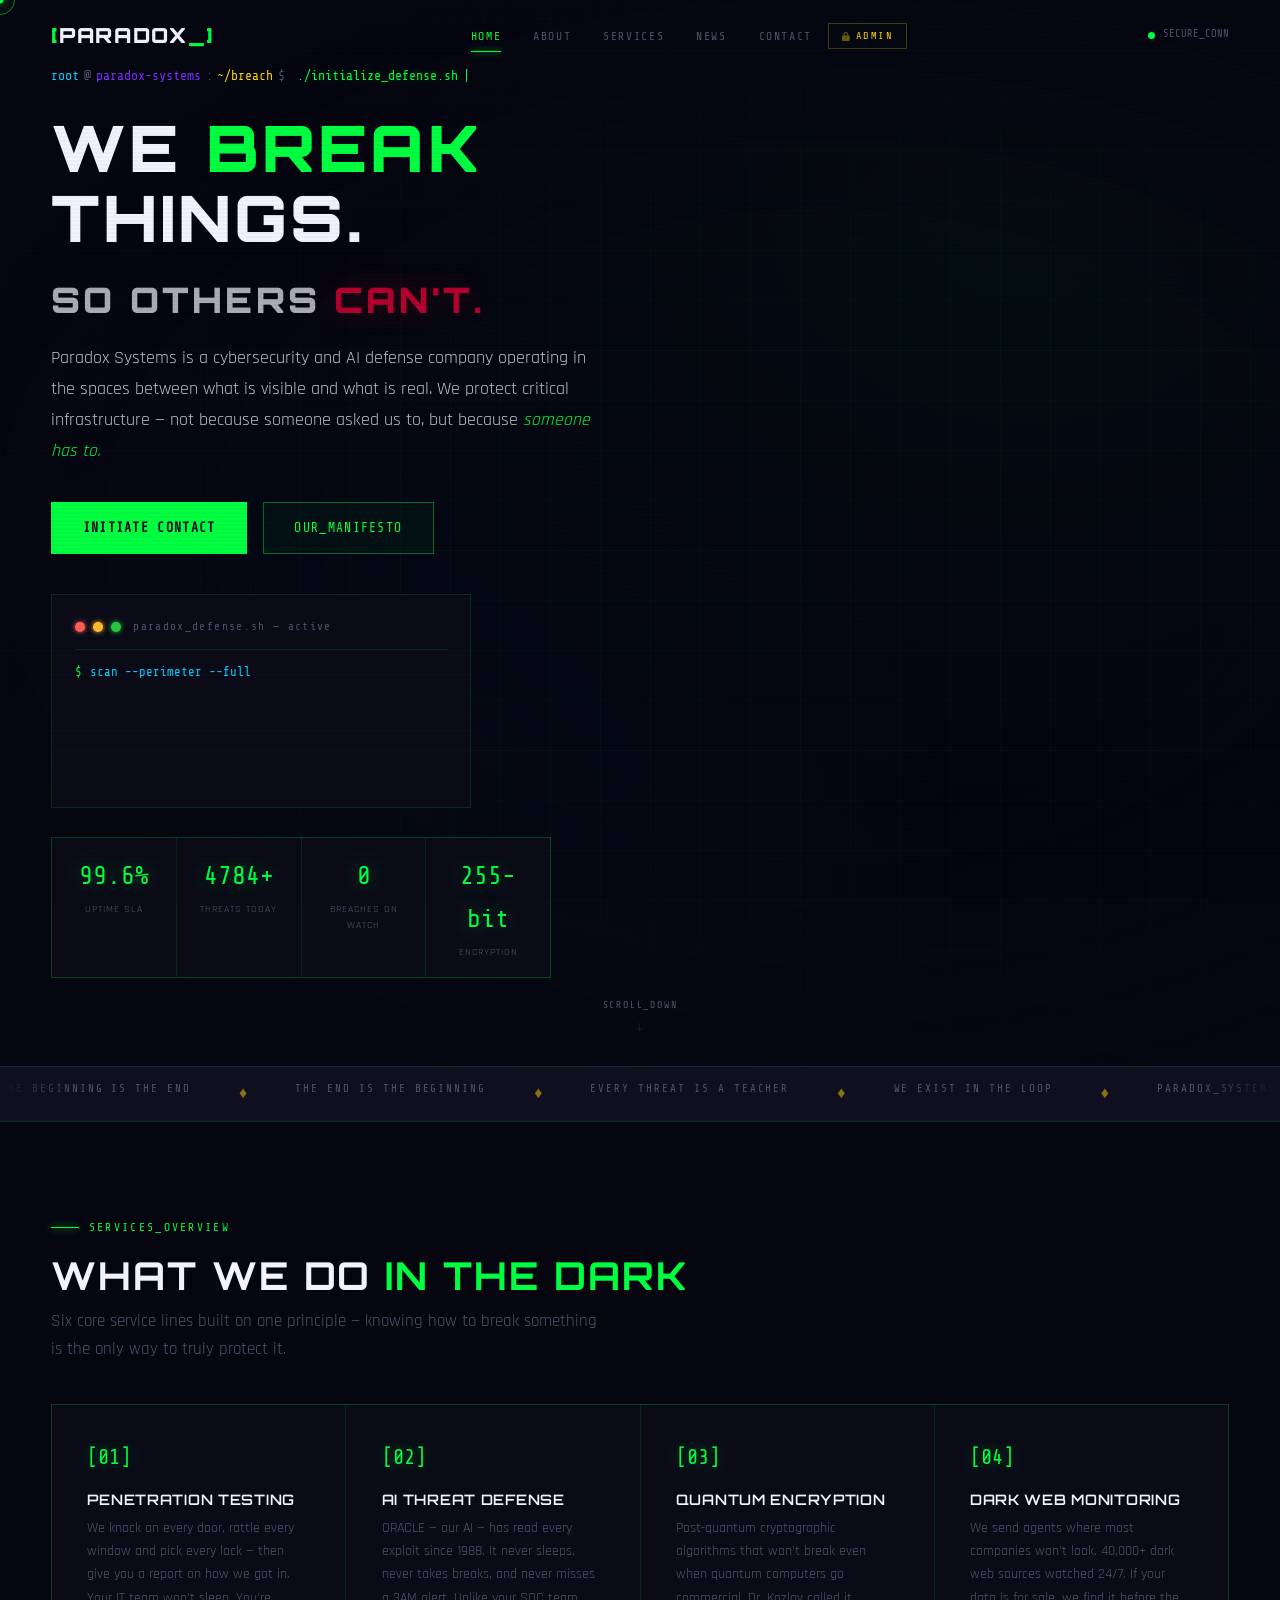
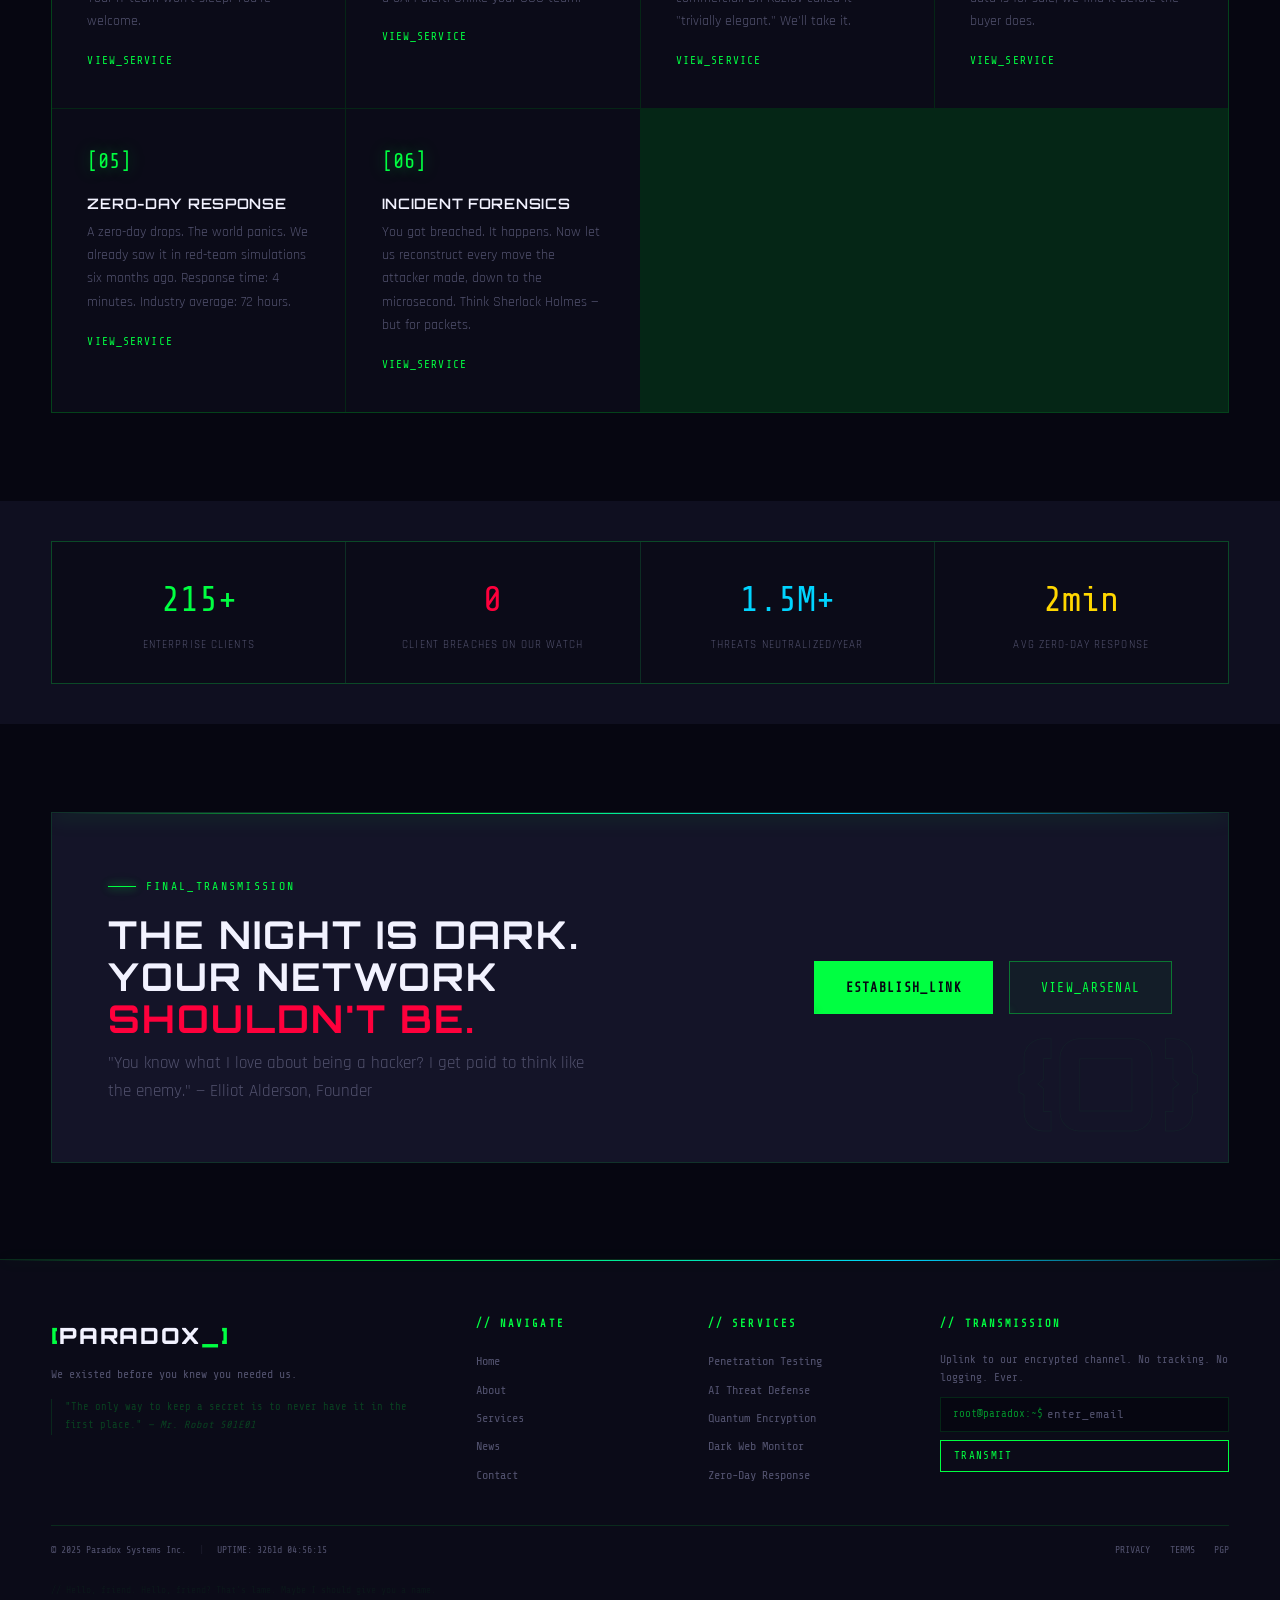
==== commit 27f3d666: "Lab: Tracking with Web Cookies" ====
--- a/index.html
+++ b/index.html
@@ -30,7 +30,7 @@
     <ul class="nav-links" id="navLinks">
       <li><a href="index.html"    class="nav-link">Home</a></li>
       <li><a href="about.html"    class="nav-link">About</a></li>
-      <li><a href="products.html" class="nav-link">Services</a></li>
+      <li><a href="products.php" class="nav-link">Services</a></li>
       <li><a href="news.html"     class="nav-link">News</a></li>
       <li><a href="contact.php"   class="nav-link">Contact</a></li>
       <li><a href="login.php" class="nav-link" style="color:var(--gold);border:1px solid rgba(255,215,0,.25);padding:.4rem .8rem;font-size:.64rem;"><i class="fa-solid fa-lock" style="margin-right:.3rem;font-size:.55rem;"></i>Admin</a></li>
@@ -73,7 +73,7 @@
       </p>
 
       <div class="hero-actions">
-        <a href="products.html" class="btn btn-filled">INITIATE CONTACT</a>
+        <a href="products.php" class="btn btn-filled">INITIATE CONTACT</a>
         <a href="about.html"    class="btn btn-green">OUR_MANIFESTO</a>
       </div>
 
@@ -143,37 +143,37 @@
         <div class="feat-num">[01]</div>
         <h3>PENETRATION TESTING</h3>
         <p>We knock on every door, rattle every window and pick every lock — then give you a report on how we got in. Your IT team won't sleep. You're welcome.</p>
-        <a href="products.html" class="feat-more">VIEW_SERVICE</a>
+        <a href="products.php" class="feat-more">VIEW_SERVICE</a>
       </div>
       <div class="feat-item">
         <div class="feat-num">[02]</div>
         <h3>AI THREAT DEFENSE</h3>
         <p>ORACLE — our AI — has read every exploit since 1988. It never sleeps, never takes breaks, and never misses a 3AM alert. Unlike your SOC team.</p>
-        <a href="products.html" class="feat-more">VIEW_SERVICE</a>
+        <a href="products.php" class="feat-more">VIEW_SERVICE</a>
       </div>
       <div class="feat-item">
         <div class="feat-num">[03]</div>
         <h3>QUANTUM ENCRYPTION</h3>
         <p>Post-quantum cryptographic algorithms that won't break even when quantum computers go commercial. Dr. Kozlov called it "trivially elegant." We'll take it.</p>
-        <a href="products.html" class="feat-more">VIEW_SERVICE</a>
+        <a href="products.php" class="feat-more">VIEW_SERVICE</a>
       </div>
       <div class="feat-item">
         <div class="feat-num">[04]</div>
         <h3>DARK WEB MONITORING</h3>
         <p>We send agents where most companies won't look. 40,000+ dark web sources watched 24/7. If your data is for sale, we find it before the buyer does.</p>
-        <a href="products.html" class="feat-more">VIEW_SERVICE</a>
+        <a href="products.php" class="feat-more">VIEW_SERVICE</a>
       </div>
       <div class="feat-item">
         <div class="feat-num">[05]</div>
         <h3>ZERO-DAY RESPONSE</h3>
         <p>A zero-day drops. The world panics. We already saw it in red-team simulations six months ago. Response time: 4 minutes. Industry average: 72 hours.</p>
-        <a href="products.html" class="feat-more">VIEW_SERVICE</a>
+        <a href="products.php" class="feat-more">VIEW_SERVICE</a>
       </div>
       <div class="feat-item">
         <div class="feat-num">[06]</div>
         <h3>INCIDENT FORENSICS</h3>
         <p>You got breached. It happens. Now let us reconstruct every move the attacker made, down to the microsecond. Think Sherlock Holmes — but for packets.</p>
-        <a href="products.html" class="feat-more">VIEW_SERVICE</a>
+        <a href="products.php" class="feat-more">VIEW_SERVICE</a>
       </div>
     </div>
   </div>
@@ -202,7 +202,7 @@
       </div>
       <div class="cta-actions">
         <a href="contact.php"   class="btn btn-filled">ESTABLISH_LINK</a>
-        <a href="products.html" class="btn btn-green">VIEW_ARSENAL</a>
+        <a href="products.php" class="btn btn-green">VIEW_ARSENAL</a>
       </div>
     </div>
   </div>
@@ -226,7 +226,7 @@
         <ul>
           <li><a href="index.html">Home</a></li>
           <li><a href="about.html">About</a></li>
-          <li><a href="products.html">Services</a></li>
+          <li><a href="products.php">Services</a></li>
           <li><a href="news.html">News</a></li>
           <li><a href="contact.php">Contact</a></li>
         </ul>
@@ -234,11 +234,11 @@
       <div class="f-col">
         <h5>// Services</h5>
         <ul>
-          <li><a href="products.html">Penetration Testing</a></li>
-          <li><a href="products.html">AI Threat Defense</a></li>
-          <li><a href="products.html">Quantum Encryption</a></li>
-          <li><a href="products.html">Dark Web Monitor</a></li>
-          <li><a href="products.html">Zero-Day Response</a></li>
+          <li><a href="products.php">Penetration Testing</a></li>
+          <li><a href="products.php">AI Threat Defense</a></li>
+          <li><a href="products.php">Quantum Encryption</a></li>
+          <li><a href="products.php">Dark Web Monitor</a></li>
+          <li><a href="products.php">Zero-Day Response</a></li>
         </ul>
       </div>
       <div class="f-col">
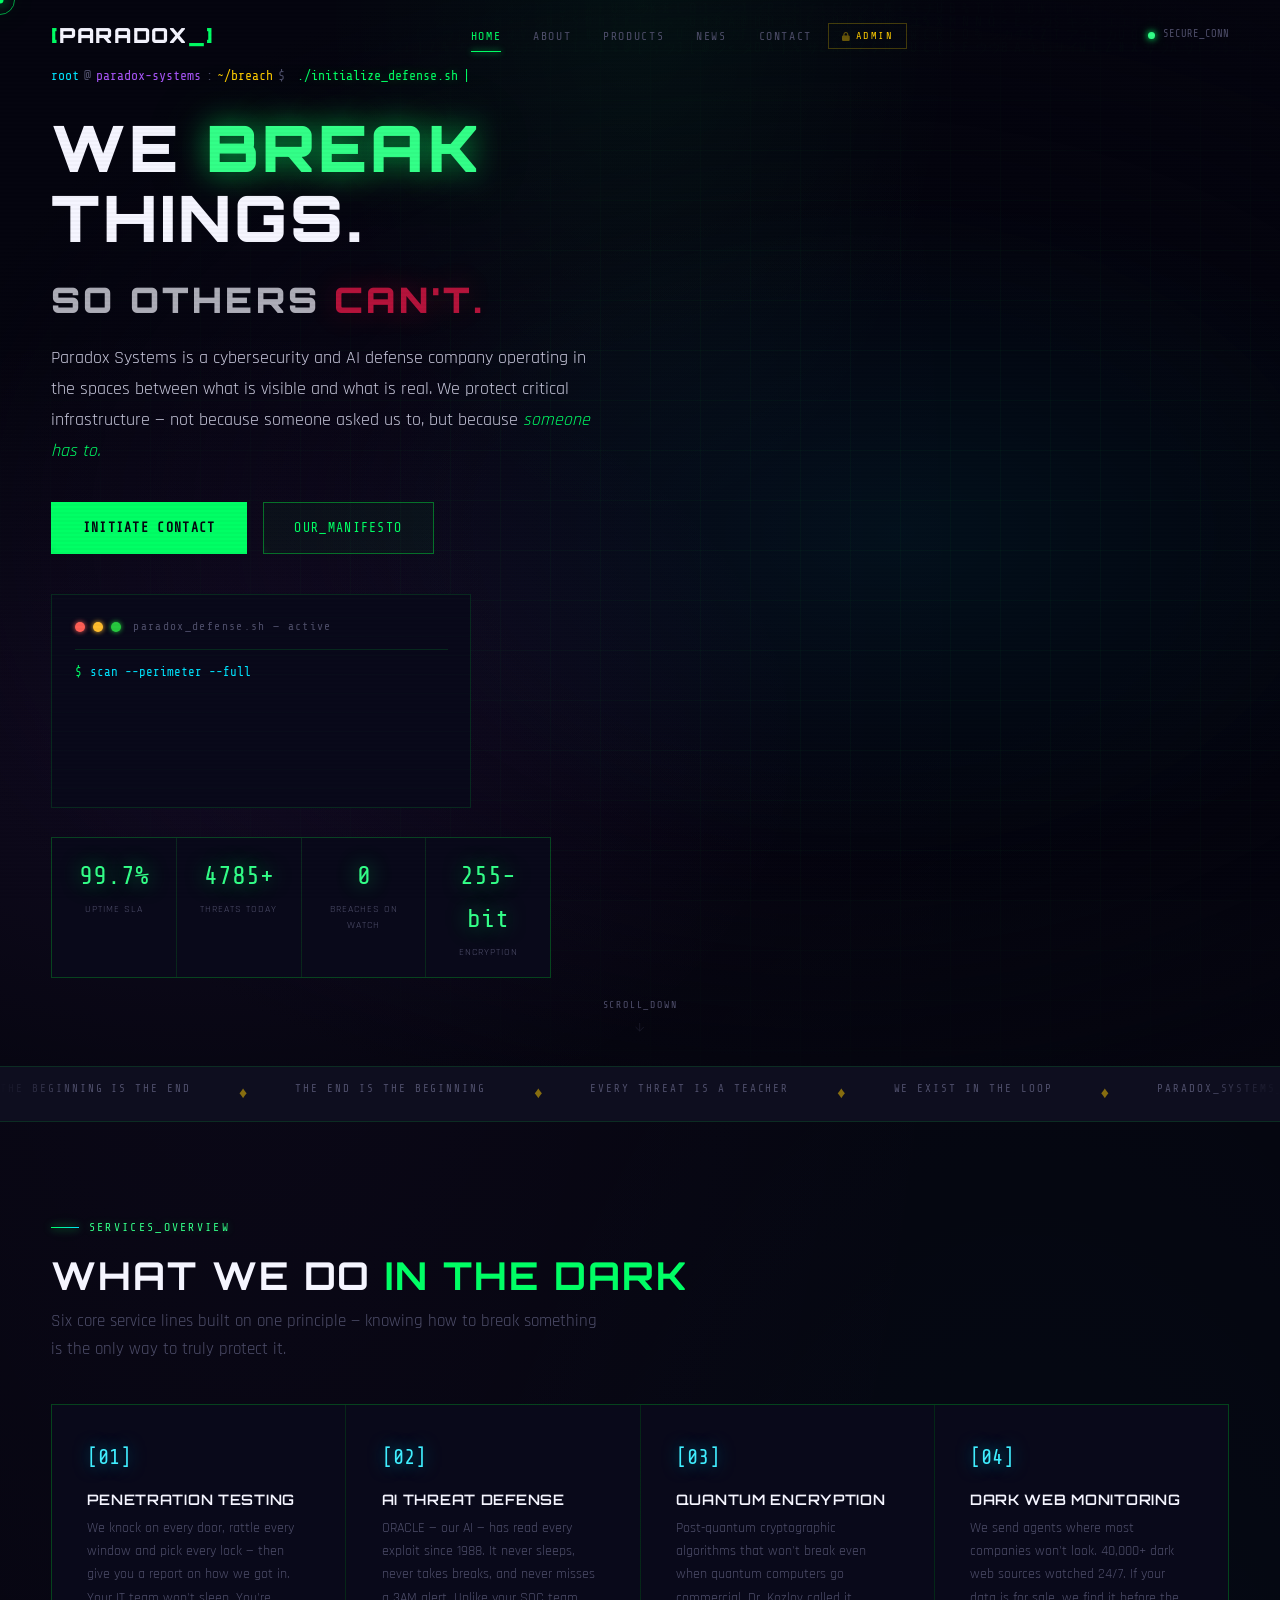
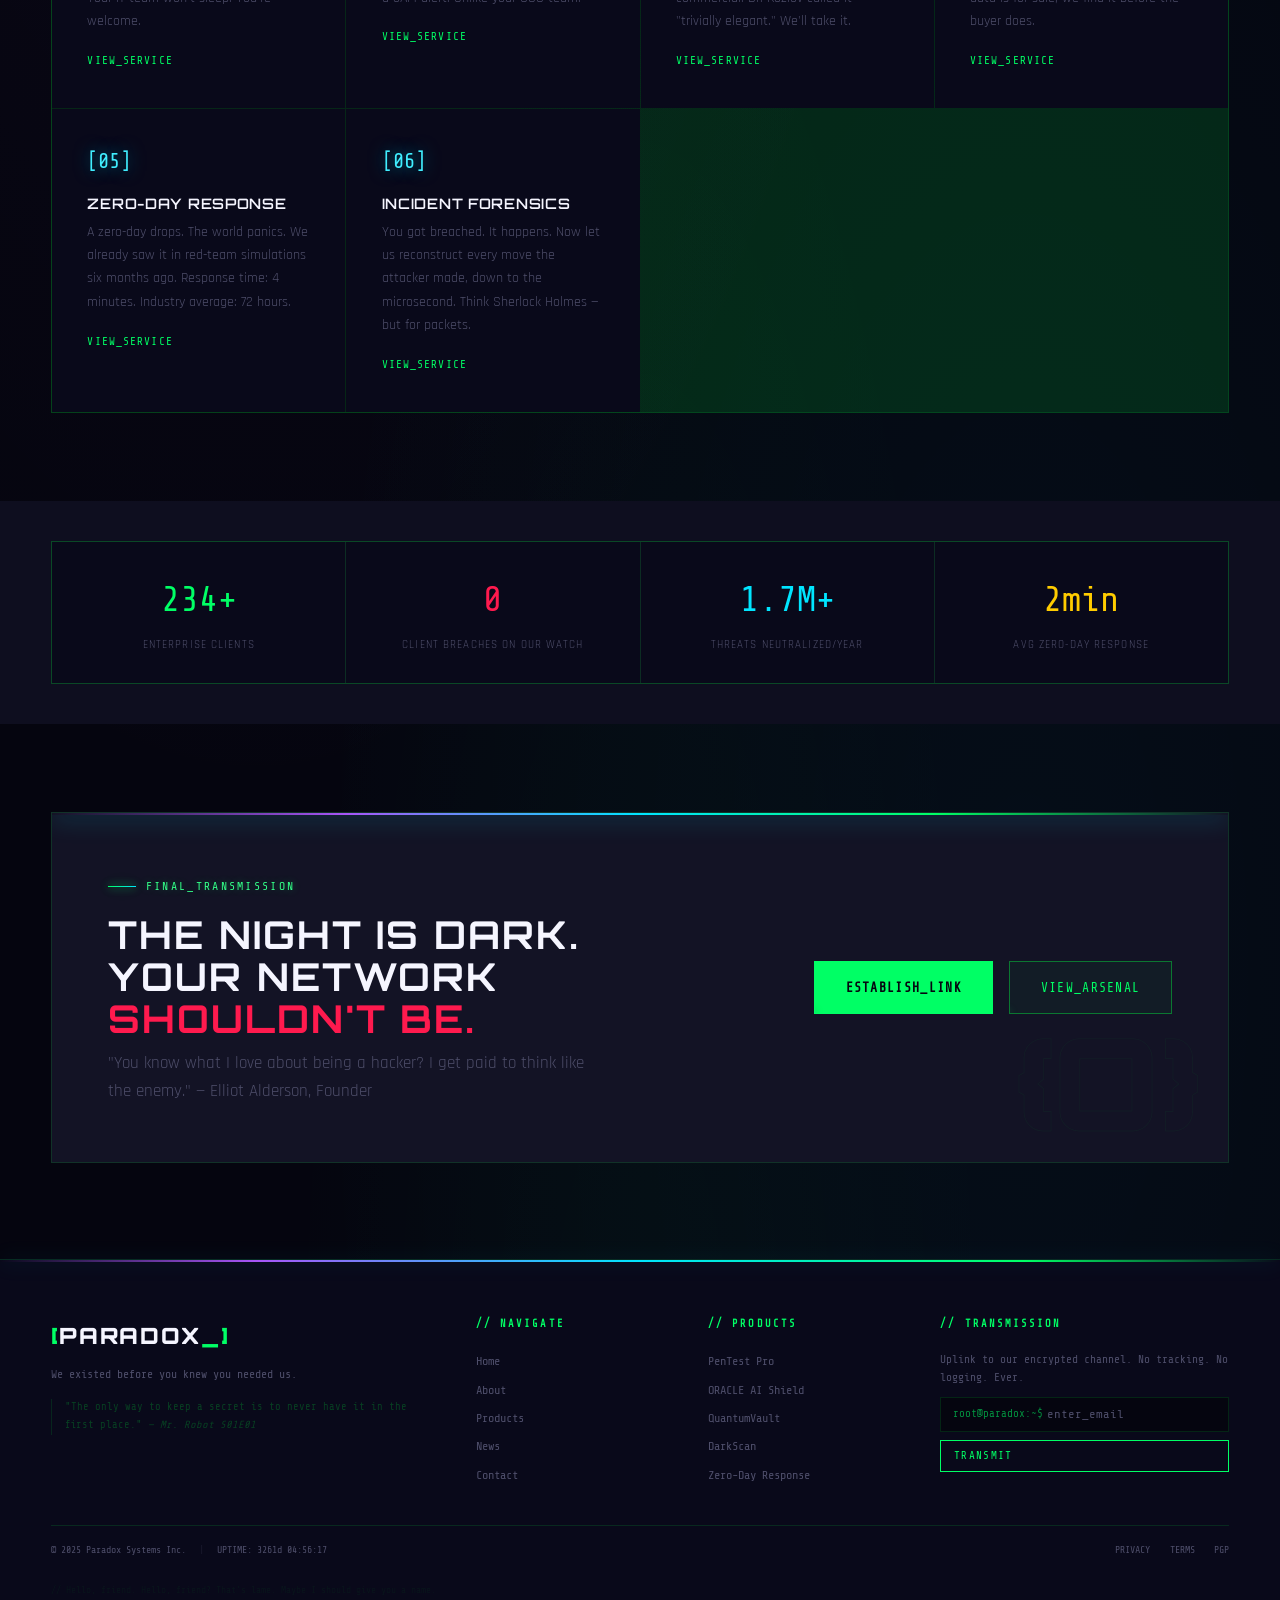
==== commit ddfaede7: "added enhancements" ====
--- a/index.html
+++ b/index.html
@@ -30,7 +30,7 @@
     <ul class="nav-links" id="navLinks">
       <li><a href="index.html"    class="nav-link">Home</a></li>
       <li><a href="about.html"    class="nav-link">About</a></li>
-      <li><a href="products.php" class="nav-link">Services</a></li>
+      <li><a href="products.php" class="nav-link">Products</a></li>
       <li><a href="news.html"     class="nav-link">News</a></li>
       <li><a href="contact.php"   class="nav-link">Contact</a></li>
       <li><a href="login.php" class="nav-link" style="color:var(--gold);border:1px solid rgba(255,215,0,.25);padding:.4rem .8rem;font-size:.64rem;"><i class="fa-solid fa-lock" style="margin-right:.3rem;font-size:.55rem;"></i>Admin</a></li>
@@ -226,18 +226,18 @@
         <ul>
           <li><a href="index.html">Home</a></li>
           <li><a href="about.html">About</a></li>
-          <li><a href="products.php">Services</a></li>
+          <li><a href="products.php">Products</a></li>
           <li><a href="news.html">News</a></li>
           <li><a href="contact.php">Contact</a></li>
         </ul>
       </div>
       <div class="f-col">
-        <h5>// Services</h5>
+        <h5>// Products</h5>
         <ul>
-          <li><a href="products.php">Penetration Testing</a></li>
-          <li><a href="products.php">AI Threat Defense</a></li>
-          <li><a href="products.php">Quantum Encryption</a></li>
-          <li><a href="products.php">Dark Web Monitor</a></li>
+          <li><a href="product-pentestpro.php">PenTest Pro</a></li>
+          <li><a href="product-oracle-ai.php">ORACLE AI Shield</a></li>
+          <li><a href="product-quantumvault.php">QuantumVault</a></li>
+          <li><a href="product-darkscan.php">DarkScan</a></li>
           <li><a href="products.php">Zero-Day Response</a></li>
         </ul>
       </div>
@@ -267,4 +267,4 @@
 
 <script src="js/main.js" defer></script>
 </body>
-</html>
+</html>
--- a/css/style.css
+++ b/css/style.css
@@ -1,50 +1,123 @@
 /* ============================================================
-   PARADOX SYSTEMS — Enhanced Stylesheet v2
+   PARADOX SYSTEMS — Enhanced Stylesheet v3
+   Expanded color palette + richer visual system
    ============================================================ */
 
 @import url('https://fonts.googleapis.com/css2?family=Orbitron:wght@400;700;900&family=Share+Tech+Mono&family=Rajdhani:wght@300;400;500;600;700&display=swap');
 @import url('https://cdnjs.cloudflare.com/ajax/libs/font-awesome/6.5.1/css/all.min.css');
 
 :root {
-  --bg:           #060611;
-  --bg2:          #0b0b18;
-  --surface:      #0f0f20;
-  --surface2:     #141428;
+  /* ── Backgrounds ── */
+  --bg:           #05050f;
+  --bg2:          #09091a;
+  --surface:      #0e0e1f;
+  --surface2:     #131325;
+  --surface3:     #191930;
+
+  /* ── Borders ── */
   --border:       rgba(0,255,65,0.13);
-  --border-hover: rgba(0,255,65,0.35);
-  --green:        #00ff41;
-  --green-dim:    rgba(0,255,65,0.10);
-  --green-glow:   0 0 20px rgba(0,255,65,0.4), 0 0 60px rgba(0,255,65,0.15);
-  --cyan:         #00d4ff;
-  --cyan-dim:     rgba(0,212,255,0.10);
-  --red:          #ff003c;
-  --gold:         #ffd700;
-  --purple:       #7b2fff;
-  --text:         #c0c0d0;
-  --text-dim:     #52526e;
-  --text-bright:  #e8e8f8;
-  --white:        #f2f2ff;
+  --border-hover: rgba(0,255,65,0.38);
+  --border-subtle:rgba(255,255,255,0.05);
+
+  /* ── Green (primary) ── */
+  --green:        #00ff65;
+  --green-lt:     #33ff88;
+  --green-dk:     #00cc50;
+  --green-dim:    rgba(0,255,101,0.10);
+  --green-glow:   0 0 20px rgba(0,255,101,0.45), 0 0 60px rgba(0,255,101,0.15);
+
+  /* ── Cyan (secondary) ── */
+  --cyan:         #00e5ff;
+  --cyan-lt:      #40eeff;
+  --cyan-dk:      #00b8cc;
+  --cyan-dim:     rgba(0,229,255,0.10);
+  --cyan-glow:    0 0 20px rgba(0,229,255,0.45), 0 0 60px rgba(0,229,255,0.15);
+
+  /* ── Red (danger/offensive) ── */
+  --red:          #ff1a4e;
+  --red-lt:       #ff4d73;
+  --red-dk:       #cc0033;
+  --red-dim:      rgba(255,26,78,0.10);
+  --red-glow:     0 0 20px rgba(255,26,78,0.45), 0 0 60px rgba(255,26,78,0.15);
+
+  /* ── Gold (premium/compliance) ── */
+  --gold:         #ffcc00;
+  --gold-lt:      #ffe040;
+  --gold-dk:      #cc9900;
+  --gold-dim:     rgba(255,204,0,0.10);
+  --gold-glow:    0 0 20px rgba(255,204,0,0.45), 0 0 60px rgba(255,204,0,0.15);
+
+  /* ── Purple (AI/advanced) ── */
+  --purple:       #a855f7;
+  --purple-lt:    #c084fc;
+  --purple-dk:    #7c3aed;
+  --purple-dim:   rgba(168,85,247,0.10);
+  --purple-glow:  0 0 20px rgba(168,85,247,0.45), 0 0 60px rgba(168,85,247,0.15);
+
+  /* ── Orange (warnings) ── */
+  --orange:       #ff6b35;
+  --orange-lt:    #ff8c5a;
+  --orange-dim:   rgba(255,107,53,0.10);
+  --orange-glow:  0 0 20px rgba(255,107,53,0.4);
+
+  /* ── Pink (accents) ── */
+  --pink:         #f72585;
+  --pink-lt:      #ff5caa;
+  --pink-dim:     rgba(247,37,133,0.10);
+
+  /* ── Teal ── */
+  --teal:         #00b4a0;
+  --teal-lt:      #00d4be;
+  --teal-dim:     rgba(0,180,160,0.10);
+
+  /* ── Text ── */
+  --text:         #c8c8dc;
+  --text-lt:      #dcdcf0;
+  --text-dim:     #4e4e6a;
+  --text-bright:  #eeeeff;
+  --white:        #f5f5ff;
+
+  /* ── Gradients ── */
+  --grad-green:   linear-gradient(135deg, var(--green-dk), var(--cyan-dk));
+  --grad-fire:    linear-gradient(135deg, var(--red-dk), var(--orange));
+  --grad-galaxy:  linear-gradient(135deg, var(--purple-dk), var(--cyan-dk));
+  --grad-gold:    linear-gradient(135deg, var(--gold-dk), var(--orange));
+  --grad-surface: linear-gradient(180deg, var(--surface2), var(--bg2));
+
+  /* ── Fonts ── */
   --font-head:    'Orbitron', monospace;
   --font-mono:    'Share Tech Mono', monospace;
   --font-body:    'Rajdhani', sans-serif;
+
+  /* ── Misc ── */
   --navbar-h:     65px;
   --trans:        0.3s cubic-bezier(0.4,0,0.2,1);
+  --radius:       4px;
 }
 
 *,*::before,*::after{box-sizing:border-box;margin:0;padding:0;}
 html{scroll-behavior:smooth;scrollbar-width:thin;scrollbar-color:var(--green) var(--bg2);}
 html::-webkit-scrollbar{width:5px;}
 html::-webkit-scrollbar-track{background:var(--bg2);}
-html::-webkit-scrollbar-thumb{background:var(--green);border-radius:4px;box-shadow:0 0 6px var(--green);}
-body{font-family:var(--font-body);background:var(--bg);color:var(--text);line-height:1.7;overflow-x:hidden;cursor:none;}
+html::-webkit-scrollbar-thumb{background:linear-gradient(to bottom,var(--green),var(--cyan));border-radius:4px;box-shadow:0 0 8px var(--green);}
+body{
+  font-family:var(--font-body);
+  background:var(--bg);
+  background-image:
+    radial-gradient(ellipse at 20% 20%, rgba(168,85,247,0.04) 0%, transparent 50%),
+    radial-gradient(ellipse at 80% 80%, rgba(0,229,255,0.04) 0%, transparent 50%),
+    radial-gradient(ellipse at 50% 100%, rgba(0,255,101,0.03) 0%, transparent 40%);
+  color:var(--text);line-height:1.7;overflow-x:hidden;cursor:none;
+}
 a{color:inherit;text-decoration:none;}
 ul{list-style:none;}
 img{display:block;max-width:100%;}
 @media(max-width:768px){body{cursor:auto;}}
 
 /* Custom Cursor */
-.cursor-dot{position:fixed;width:7px;height:7px;background:var(--green);border-radius:50%;pointer-events:none;z-index:9999;transform:translate(-50%,-50%);box-shadow:0 0 12px var(--green),0 0 24px rgba(0,255,65,0.4);}
-.cursor-ring{position:fixed;width:30px;height:30px;border:1px solid rgba(0,255,65,0.55);border-radius:50%;pointer-events:none;z-index:9998;transform:translate(-50%,-50%);transition:width .2s,height .2s,border-color .2s;}
+.cursor-dot{position:fixed;width:7px;height:7px;background:var(--green);border-radius:50%;pointer-events:none;z-index:9999;transform:translate(-50%,-50%);box-shadow:0 0 14px var(--green),0 0 28px rgba(0,255,101,0.5);}
+.cursor-ring{position:fixed;width:30px;height:30px;border:1px solid rgba(0,255,101,0.6);border-radius:50%;pointer-events:none;z-index:9998;transform:translate(-50%,-50%);transition:width .2s,height .2s,border-color .2s,box-shadow .2s;}
+.cursor-ring:hover{box-shadow:0 0 12px var(--green);}
 @media(max-width:768px){.cursor-dot,.cursor-ring{display:none;}}
 
 /* Canvas & Overlays */
@@ -55,7 +128,7 @@
 /* Keyframes */
 @keyframes blink{0%,100%{opacity:1}50%{opacity:0}}
 @keyframes pulse{0%,100%{opacity:1;box-shadow:0 0 6px var(--green)}50%{opacity:.3;box-shadow:none}}
-@keyframes glow-pulse{0%,100%{text-shadow:0 0 20px rgba(0,255,65,.3)}50%{text-shadow:0 0 40px rgba(0,255,65,.7),0 0 80px rgba(0,255,65,.3)}}
+@keyframes glow-pulse{0%,100%{text-shadow:0 0 20px rgba(0,255,101,.4),0 0 40px rgba(0,229,255,.1)}50%{text-shadow:0 0 50px rgba(0,255,101,.8),0 0 100px rgba(0,229,255,.3)}}
 @keyframes marquee{from{transform:translateX(0)}to{transform:translateX(-50%)}}
 @keyframes grid-move{from{transform:translateY(0)}to{transform:translateY(50px)}}
 @keyframes bob{0%,100%{transform:translateX(-50%) translateY(0)}50%{transform:translateX(-50%) translateY(8px)}}
@@ -83,9 +156,9 @@
 
 /* Utility */
 .container{width:min(1200px,92%);margin:0 auto;}
-.section-tag{font-family:var(--font-mono);font-size:.72rem;color:var(--green);letter-spacing:.2em;display:inline-flex;align-items:center;gap:.6rem;margin-bottom:1rem;}
-.section-tag::before{content:'';display:inline-block;width:28px;height:1px;background:var(--green);box-shadow:0 0 8px var(--green),0 0 16px rgba(0,255,65,.3);}
-.section-tag i{font-size:.6rem;opacity:.7;}
+.section-tag{font-family:var(--font-mono);font-size:.72rem;color:var(--green-lt);letter-spacing:.2em;display:inline-flex;align-items:center;gap:.6rem;margin-bottom:1rem;text-shadow:0 0 8px rgba(0,255,101,0.3);}
+.section-tag::before{content:'';display:inline-block;width:28px;height:1px;background:linear-gradient(90deg,var(--green),var(--cyan));box-shadow:0 0 8px var(--green),0 0 16px rgba(0,255,101,.3);}
+.section-tag i{font-size:.6rem;opacity:.8;color:var(--cyan);}
 .blink{animation:blink 1s step-end infinite;}
 .reveal{opacity:0;transform:translateY(28px);transition:opacity .65s ease,transform .65s ease;}
 .reveal.show{opacity:1;transform:translateY(0);}
@@ -108,7 +181,7 @@
 
 /* Card base */
 .card{background:var(--surface);border:1px solid var(--border);position:relative;transition:border-color var(--trans),box-shadow var(--trans),transform var(--trans);overflow:hidden;}
-.card::before{content:'';position:absolute;top:0;left:0;right:0;height:1px;background:linear-gradient(90deg,transparent,var(--green),transparent);opacity:0;transition:opacity var(--trans);box-shadow:0 0 12px var(--green);}
+.card::before{content:'';position:absolute;top:0;left:0;right:0;height:1px;background:linear-gradient(90deg,transparent,var(--cyan),var(--green),transparent);opacity:0;transition:opacity var(--trans);box-shadow:0 0 14px var(--green);}
 .card::after{content:'';position:absolute;left:0;right:0;height:1px;background:linear-gradient(90deg,transparent,rgba(0,255,65,.4),transparent);top:-2px;opacity:0;pointer-events:none;}
 .card:hover{border-color:var(--border-hover);box-shadow:0 4px 30px rgba(0,255,65,.08);transform:translateY(-3px);}
 .card:hover::before{opacity:1;}
@@ -134,7 +207,7 @@
    NAVBAR
    ============================================================ */
 #navbar{position:fixed;top:0;left:0;right:0;z-index:1000;padding:1.1rem 0;transition:background var(--trans),border-color var(--trans),padding var(--trans),box-shadow var(--trans);border-bottom:1px solid transparent;}
-#navbar.scrolled{background:rgba(6,6,17,.97);backdrop-filter:blur(20px) saturate(180%);-webkit-backdrop-filter:blur(20px);border-bottom-color:var(--border);padding:.7rem 0;box-shadow:0 4px 30px rgba(0,0,0,.5),0 1px 0 rgba(0,255,65,.1);}
+#navbar.scrolled{background:rgba(5,5,15,.97);backdrop-filter:blur(20px) saturate(180%);-webkit-backdrop-filter:blur(20px);border-bottom-color:rgba(0,255,101,.15);padding:.7rem 0;box-shadow:0 4px 40px rgba(0,0,0,.6),0 1px 0 rgba(0,255,101,.12),inset 0 -1px 0 rgba(168,85,247,.08);}
 .nav-wrap{display:flex;align-items:center;justify-content:space-between;gap:1.5rem;}
 .nav-logo{font-family:var(--font-head);font-size:1.3rem;font-weight:900;color:var(--white);flex-shrink:0;letter-spacing:.08em;transition:text-shadow var(--trans);}
 .nav-logo .br{color:var(--green);}
@@ -147,7 +220,7 @@
 .nav-link:hover,.nav-link.active{color:var(--green);}
 .nav-link.active::after{content:'';position:absolute;bottom:-1px;left:1rem;right:1rem;height:1px;background:var(--green);box-shadow:0 0 6px var(--green);}
 .nav-status{display:flex;align-items:center;gap:.5rem;font-family:var(--font-mono);font-size:.65rem;color:var(--text-dim);}
-.status-dot{width:7px;height:7px;border-radius:50%;background:var(--green);animation:pulse 2s ease-in-out infinite;}
+.status-dot{width:7px;height:7px;border-radius:50%;background:var(--green-lt);box-shadow:0 0 6px var(--green),0 0 12px rgba(0,255,101,.4);animation:pulse 2s ease-in-out infinite;}
 .hamburger{display:none;flex-direction:column;gap:5px;background:none;border:none;cursor:pointer;padding:6px;}
 .ham-line{display:block;width:22px;height:1px;background:var(--green);transition:transform var(--trans),opacity var(--trans);box-shadow:0 0 4px rgba(0,255,65,.4);}
 @media(max-width:860px){
@@ -177,7 +250,7 @@
    ============================================================ */
 .home-hero{min-height:100vh;display:flex;align-items:center;position:relative;overflow:hidden;padding-top:var(--navbar-h);}
 .home-hero .grid-bg{animation:grid-move 25s linear infinite;}
-.home-hero .vignette{position:absolute;inset:0;z-index:0;background:radial-gradient(ellipse at 65% 50%,transparent 35%,var(--bg) 80%),radial-gradient(ellipse at 20% 80%,rgba(0,212,255,.04) 0%,transparent 50%),radial-gradient(ellipse at 80% 20%,rgba(0,255,65,.04) 0%,transparent 50%);}
+.home-hero .vignette{position:absolute;inset:0;z-index:0;background:radial-gradient(ellipse at 70% 50%,rgba(0,229,255,0.06) 0%,transparent 45%),radial-gradient(ellipse at 15% 70%,rgba(168,85,247,0.07) 0%,transparent 40%),radial-gradient(ellipse at 50% 0%,rgba(0,255,101,0.05) 0%,transparent 35%),radial-gradient(ellipse at 65% 50%,transparent 30%,var(--bg) 80%);}
 .hero-content{position:relative;z-index:1;max-width:760px;}
 .hero-prompt{font-family:var(--font-mono);font-size:.82rem;color:var(--text-dim);margin-bottom:1.6rem;display:flex;flex-wrap:wrap;gap:.3rem;align-items:center;animation:fade-in-up .7s ease both;}
 .hero-prompt .u{color:var(--cyan);}
@@ -185,14 +258,14 @@
 .hero-prompt .d{color:var(--gold);}
 .hero-prompt .cmd{color:var(--green);text-shadow:0 0 10px rgba(0,255,65,.3);}
 .hero-h1{color:var(--white);margin-bottom:1.2rem;animation:fade-in-up .7s .15s ease both;}
-.hero-h1 .green{color:var(--green);animation:glow-pulse 3s ease-in-out infinite;}
+.hero-h1 .green{color:var(--green-lt);text-shadow:0 0 30px rgba(0,255,101,0.6),0 0 80px rgba(0,255,101,0.2);animation:glow-pulse 3s ease-in-out infinite;}
 .hero-h1 .red{color:var(--red);text-shadow:0 0 30px rgba(255,0,60,.4);}
 .hero-sub{font-size:1.1rem;color:var(--text);max-width:560px;margin-bottom:2.2rem;line-height:1.75;animation:fade-in-up .7s .25s ease both;}
 .hero-actions{display:flex;gap:1rem;flex-wrap:wrap;margin-bottom:2.5rem;animation:fade-in-up .7s .35s ease both;}
 .hero-stats{display:grid;grid-template-columns:repeat(4,1fr);gap:1px;background:var(--border);border:1px solid var(--border);max-width:500px;animation:fade-in-up .7s .45s ease both;}
 .h-stat{background:var(--bg2);padding:1rem;text-align:center;transition:background var(--trans);}
 .h-stat:hover{background:var(--surface);}
-.h-stat .num{font-family:var(--font-mono);font-size:1.6rem;color:var(--green);display:block;text-shadow:0 0 20px rgba(0,255,65,.4);}
+.h-stat .num{font-family:var(--font-mono);font-size:1.6rem;color:var(--green-lt);display:block;text-shadow:0 0 20px rgba(0,255,101,.5),0 0 40px rgba(0,255,101,.2);}
 .h-stat .lbl{font-size:.62rem;color:var(--text-dim);letter-spacing:.1em;text-transform:uppercase;margin-top:.2rem;}
 .scroll-hint{position:absolute;bottom:2rem;left:50%;transform:translateX(-50%);z-index:1;font-family:var(--font-mono);font-size:.62rem;color:var(--text-dim);letter-spacing:.18em;display:flex;flex-direction:column;align-items:center;gap:.4rem;animation:bob 2.5s ease-in-out infinite;}
 .scroll-hint svg{width:14px;opacity:.3;}
@@ -209,10 +282,10 @@
 /* Feature grid */
 .feat-grid{display:grid;grid-template-columns:repeat(auto-fill,minmax(280px,1fr));gap:1px;background:var(--border);border:1px solid var(--border);}
 .feat-item{background:var(--bg2);padding:2.2rem;transition:background var(--trans),transform var(--trans);position:relative;overflow:hidden;}
-.feat-item::after{content:'';position:absolute;bottom:0;left:0;width:0;height:2px;background:linear-gradient(90deg,var(--green),var(--cyan));box-shadow:0 0 8px var(--green);transition:width .4s ease;}
+.feat-item::after{content:'';position:absolute;bottom:0;left:0;width:0;height:2px;background:linear-gradient(90deg,var(--purple),var(--cyan),var(--green));box-shadow:0 0 10px var(--cyan);transition:width .45s ease;}
 .feat-item:hover{background:var(--surface);transform:translateY(-2px);}
 .feat-item:hover::after{width:100%;}
-.feat-num{font-family:var(--font-mono);font-size:1.3rem;color:var(--green);margin-bottom:1rem;text-shadow:0 0 16px rgba(0,255,65,.4);}
+.feat-num{font-family:var(--font-mono);font-size:1.3rem;color:var(--cyan-lt);margin-bottom:1rem;text-shadow:0 0 16px rgba(0,229,255,.5),0 0 32px rgba(0,229,255,.2);}
 .feat-item h3{font-size:.9rem;color:var(--white);margin-bottom:.6rem;}
 .feat-item p{font-size:.88rem;color:var(--text-dim);line-height:1.65;}
 .feat-more{display:inline-flex;align-items:center;gap:.4rem;margin-top:1.1rem;font-family:var(--font-mono);font-size:.7rem;color:var(--green);letter-spacing:.1em;text-transform:uppercase;transition:gap var(--trans),text-shadow var(--trans);}
@@ -225,13 +298,13 @@
 .num-item::before{content:'';position:absolute;inset:0;background:radial-gradient(ellipse at 50% 100%,rgba(0,255,65,.06),transparent 70%);opacity:0;transition:opacity var(--trans);}
 .num-item:hover{background:var(--surface);}
 .num-item:hover::before{opacity:1;}
-.num-item .big{font-family:var(--font-mono);font-size:2.2rem;display:block;transition:text-shadow var(--trans);}
-.num-item:hover .big{text-shadow:0 0 20px currentColor;}
+.num-item .big{font-family:var(--font-mono);font-size:2.2rem;display:block;transition:text-shadow var(--trans),transform var(--trans);}
+.num-item:hover .big{text-shadow:0 0 24px currentColor,0 0 48px currentColor;transform:scale(1.05);}
 .num-item .lbl{font-size:.7rem;color:var(--text-dim);letter-spacing:.1em;text-transform:uppercase;margin-top:.3rem;}
 
 /* CTA Box */
 .cta-box{background:var(--surface2);border:1px solid var(--border);padding:3.5rem;display:flex;align-items:center;justify-content:space-between;gap:2rem;position:relative;overflow:hidden;animation:border-glow 4s ease-in-out infinite;}
-.cta-box::before{content:'';position:absolute;top:0;left:0;right:0;height:1px;background:linear-gradient(90deg,transparent,var(--green),var(--cyan),transparent);box-shadow:0 0 20px var(--green);}
+.cta-box::before{content:'';position:absolute;top:0;left:0;right:0;height:2px;background:linear-gradient(90deg,transparent,var(--purple),var(--cyan),var(--green),transparent);box-shadow:0 0 24px var(--cyan);}
 .cta-box::after{content:attr(data-code);position:absolute;right:2rem;bottom:1rem;font-family:var(--font-head);font-size:8rem;font-weight:900;color:transparent;-webkit-text-stroke:1px rgba(0,255,65,.04);pointer-events:none;line-height:1;animation:float-up 8s ease-in-out infinite;}
 .cta-box h2{color:var(--white);}
 .cta-box p{color:var(--text-dim);max-width:500px;margin-top:.6rem;}
@@ -247,7 +320,7 @@
 
 /* Timeline */
 .timeline{padding-left:2.2rem;position:relative;}
-.timeline::before{content:'';position:absolute;left:6px;top:0;bottom:0;width:1px;background:linear-gradient(to bottom,transparent,var(--green) 15%,var(--green) 85%,transparent);box-shadow:0 0 8px rgba(0,255,65,.3);}
+.timeline::before{content:'';position:absolute;left:6px;top:0;bottom:0;width:1px;background:linear-gradient(to bottom,transparent,var(--purple) 15%,var(--cyan) 50%,var(--green) 85%,transparent);box-shadow:0 0 10px rgba(0,229,255,.3);}
 .tl-item{padding-bottom:2rem;position:relative;}
 .tl-item::before{content:'';position:absolute;left:-2rem;top:.35rem;width:9px;height:9px;border:1px solid var(--green);transform:rotate(45deg);background:var(--bg);box-shadow:0 0 10px rgba(0,255,65,.5);transition:box-shadow var(--trans),background var(--trans);}
 .tl-item:hover::before{background:var(--green);box-shadow:0 0 16px var(--green);}
@@ -258,7 +331,7 @@
 /* Values */
 .vals-grid{display:grid;grid-template-columns:repeat(auto-fill,minmax(240px,1fr));gap:1px;background:var(--border);border:1px solid var(--border);}
 .val-item{background:var(--bg2);padding:2rem;transition:background var(--trans),transform var(--trans);position:relative;}
-.val-item::after{content:'';position:absolute;bottom:0;left:0;width:0;height:2px;background:linear-gradient(90deg,var(--cyan),transparent);transition:width .4s ease;}
+.val-item::after{content:'';position:absolute;bottom:0;left:0;width:0;height:2px;background:linear-gradient(90deg,var(--purple),var(--cyan));box-shadow:0 0 8px var(--cyan);transition:width .4s ease;}
 .val-item:hover{background:var(--surface);transform:translateY(-2px);}
 .val-item:hover::after{width:100%;}
 .val-num{font-family:var(--font-mono);font-size:2rem;color:rgba(0,255,65,.06);font-weight:900;margin-bottom:.7rem;}
@@ -269,7 +342,7 @@
 /* Team */
 .team-grid{display:grid;grid-template-columns:repeat(auto-fill,minmax(230px,1fr));gap:1px;background:var(--border);border:1px solid var(--border);}
 .team-card{background:var(--bg2);padding:2rem;text-align:center;transition:background var(--trans),transform var(--trans);position:relative;overflow:hidden;}
-.team-card::before{content:'';position:absolute;top:0;left:0;right:0;height:1px;background:linear-gradient(90deg,transparent,var(--cyan),transparent);opacity:0;transition:opacity var(--trans);}
+.team-card::before{content:'';position:absolute;top:0;left:0;right:0;height:1px;background:linear-gradient(90deg,transparent,var(--pink-lt, #ff5caa),var(--cyan),transparent);opacity:0;transition:opacity var(--trans);}
 .team-card:hover{background:var(--surface);transform:translateY(-3px);}
 .team-card:hover::before{opacity:1;}
 .team-av{width:76px;height:76px;margin:0 auto 1rem;border:1px solid var(--border);display:flex;align-items:center;justify-content:center;font-family:var(--font-mono);font-size:1.6rem;color:var(--green);transition:border-color var(--trans),box-shadow var(--trans);}
@@ -286,7 +359,7 @@
    ============================================================ */
 .prod-grid{display:grid;grid-template-columns:repeat(auto-fill,minmax(340px,1fr));gap:1px;background:var(--border);border:1px solid var(--border);}
 .prod-card{background:var(--bg2);padding:2.2rem;display:flex;flex-direction:column;transition:background var(--trans),transform var(--trans);position:relative;overflow:hidden;}
-.prod-card::before{content:'';position:absolute;top:0;left:0;right:0;height:2px;background:linear-gradient(90deg,var(--cyan),var(--green),var(--cyan));opacity:0;transition:opacity var(--trans);}
+.prod-card::before{content:'';position:absolute;top:0;left:0;right:0;height:2px;background:linear-gradient(90deg,var(--purple),var(--cyan),var(--green));opacity:0;transition:opacity var(--trans);box-shadow:0 0 12px var(--cyan);}
 .prod-card:hover{background:var(--surface);transform:translateY(-2px);}
 .prod-card:hover::before{opacity:1;}
 .pc-top{display:flex;align-items:flex-start;justify-content:space-between;margin-bottom:1.2rem;}
@@ -306,7 +379,7 @@
 /* Pricing */
 .pricing-grid{display:grid;grid-template-columns:repeat(3,1fr);gap:1px;background:var(--border);border:1px solid var(--border);}
 .price-card{background:var(--bg2);padding:2.5rem 2rem;text-align:center;display:flex;flex-direction:column;transition:background var(--trans),transform var(--trans);}
-.price-card.hot{background:var(--surface);border-top:2px solid var(--green);box-shadow:0 0 40px rgba(0,255,65,.06),inset 0 0 40px rgba(0,255,65,.02);}
+.price-card.hot{background:linear-gradient(180deg,rgba(0,255,101,.04),var(--surface));border-top:2px solid var(--green-lt);box-shadow:0 0 40px rgba(0,255,101,.1),inset 0 0 60px rgba(0,255,101,.03);}
 .price-card:hover{background:var(--surface);transform:translateY(-3px);}
 .price-tier{font-family:var(--font-mono);font-size:.68rem;color:var(--green);letter-spacing:.2em;margin-bottom:.5rem;display:flex;align-items:center;justify-content:center;gap:.4rem;}
 .price-tier i{font-size:.65rem;}
@@ -328,7 +401,7 @@
    ============================================================ */
 .news-ticker{
   margin-top:var(--navbar-h);
-  background:var(--red);
+  background:linear-gradient(90deg,var(--red-dk),var(--red),var(--red-dk));
   padding:.5rem 0;
   overflow:hidden;
   position:relative;
@@ -358,7 +431,7 @@
 .news-mini:hover{background:var(--surface);}
 .news-grid3{display:grid;grid-template-columns:repeat(3,1fr);gap:1px;background:var(--border);border:1px solid var(--border);}
 .news-card{background:var(--bg2);padding:1.8rem;display:flex;flex-direction:column;gap:.5rem;transition:background var(--trans),transform var(--trans);cursor:default;position:relative;overflow:hidden;}
-.news-card::before{content:'';position:absolute;top:0;left:0;right:0;height:1px;background:linear-gradient(90deg,transparent,var(--cyan),transparent);opacity:0;transition:opacity var(--trans);}
+.news-card::before{content:'';position:absolute;top:0;left:0;right:0;height:1px;background:linear-gradient(90deg,transparent,var(--purple-lt),var(--cyan),transparent);opacity:0;transition:opacity var(--trans);}
 .news-card:hover{background:var(--surface);transform:translateY(-2px);}
 .news-card:hover::before{opacity:1;}
 
@@ -444,7 +517,7 @@
    FOOTER
    ============================================================ */
 footer{background:var(--bg2);border-top:1px solid var(--border);padding:3.5rem 0 0;position:relative;}
-footer::before{content:'';position:absolute;top:0;left:0;right:0;height:1px;background:linear-gradient(90deg,transparent,var(--green) 30%,var(--cyan) 70%,transparent);box-shadow:0 0 16px rgba(0,255,65,.2);}
+footer::before{content:'';position:absolute;top:0;left:0;right:0;height:2px;background:linear-gradient(90deg,transparent,var(--purple) 20%,var(--cyan) 50%,var(--green) 80%,transparent);box-shadow:0 0 20px rgba(0,229,255,.25);}
 .footer-grid{display:grid;grid-template-columns:2fr 1fr 1fr 1.5fr;gap:2.5rem;padding-bottom:2.5rem;border-bottom:1px solid var(--border);}
 .footer-logo{font-family:var(--font-head);font-size:1.4rem;font-weight:900;color:var(--white);letter-spacing:.08em;margin-bottom:.7rem;}
 .footer-logo .br{color:var(--green);}
@@ -498,4 +571,4 @@
   .footer-grid{grid-template-columns:1fr;}
   .cta-box{padding:2rem;}
   .person-list{grid-template-columns:1fr;}
-}+}
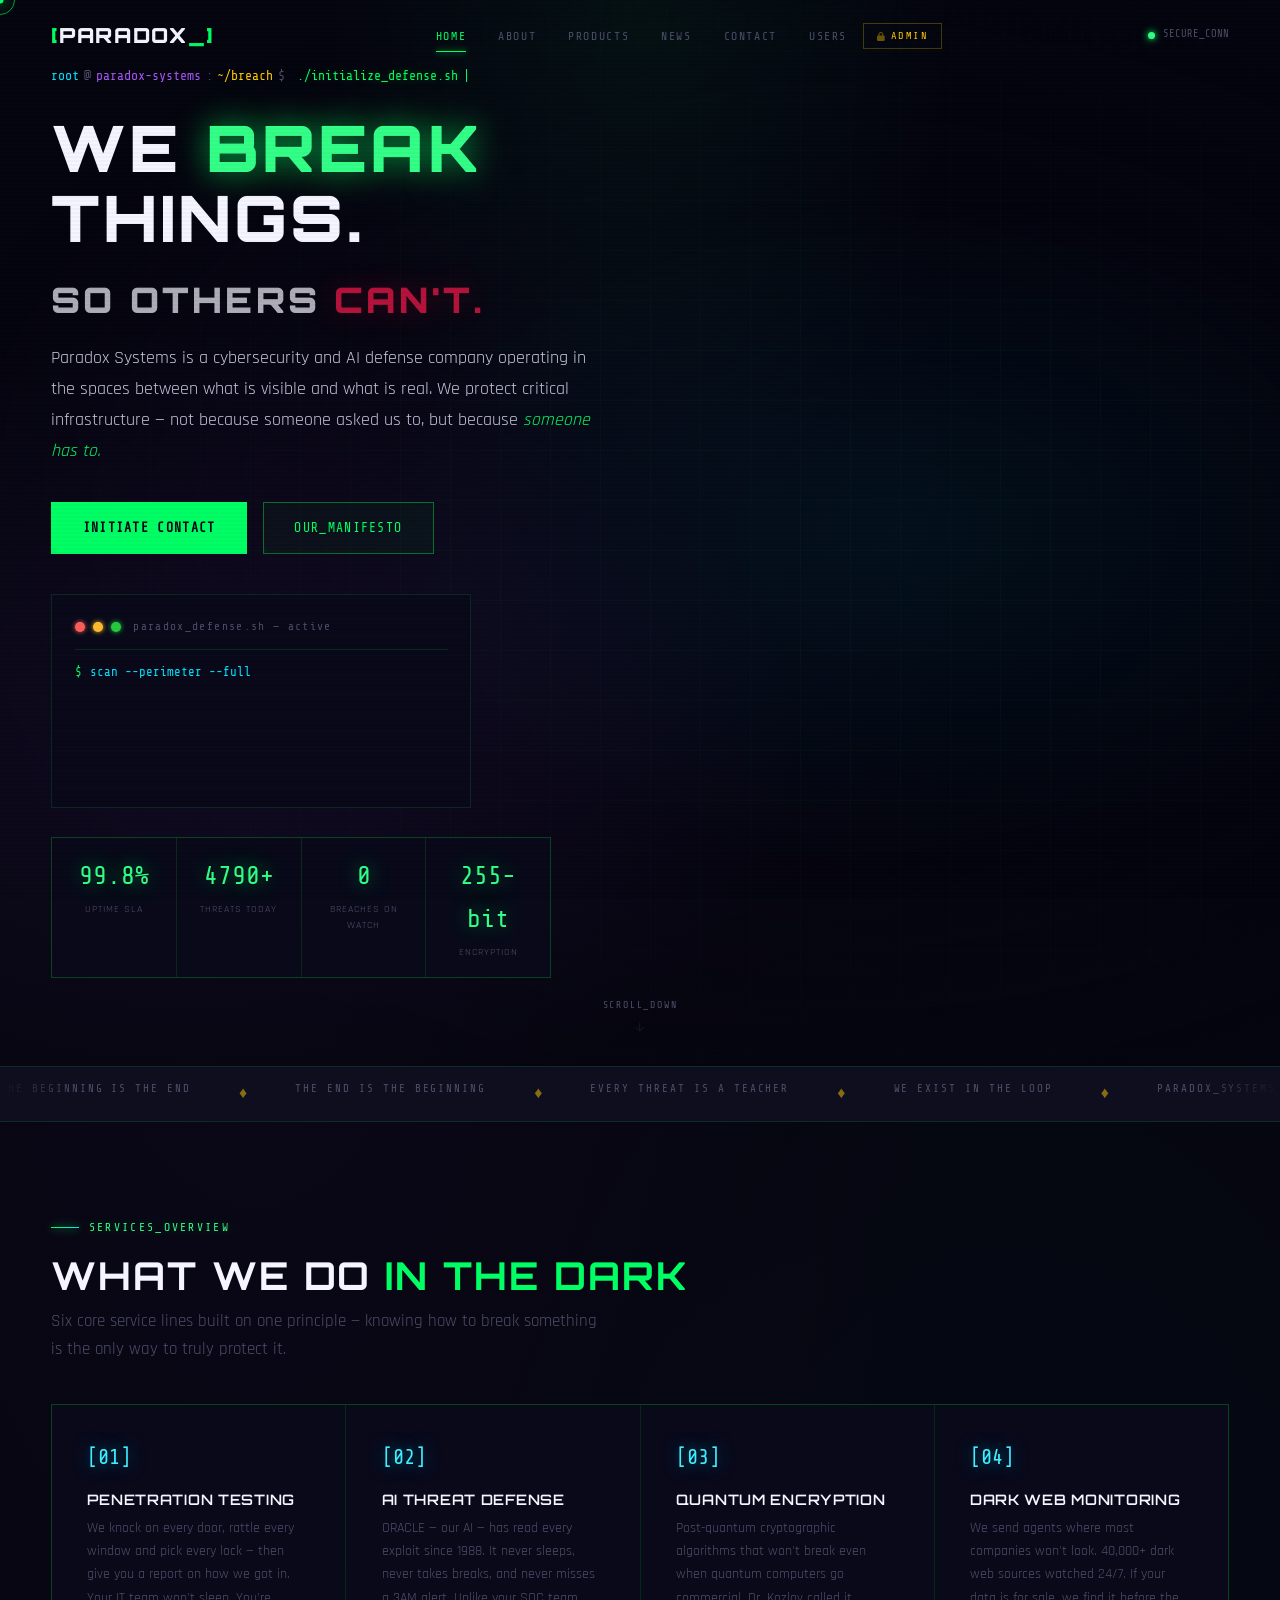
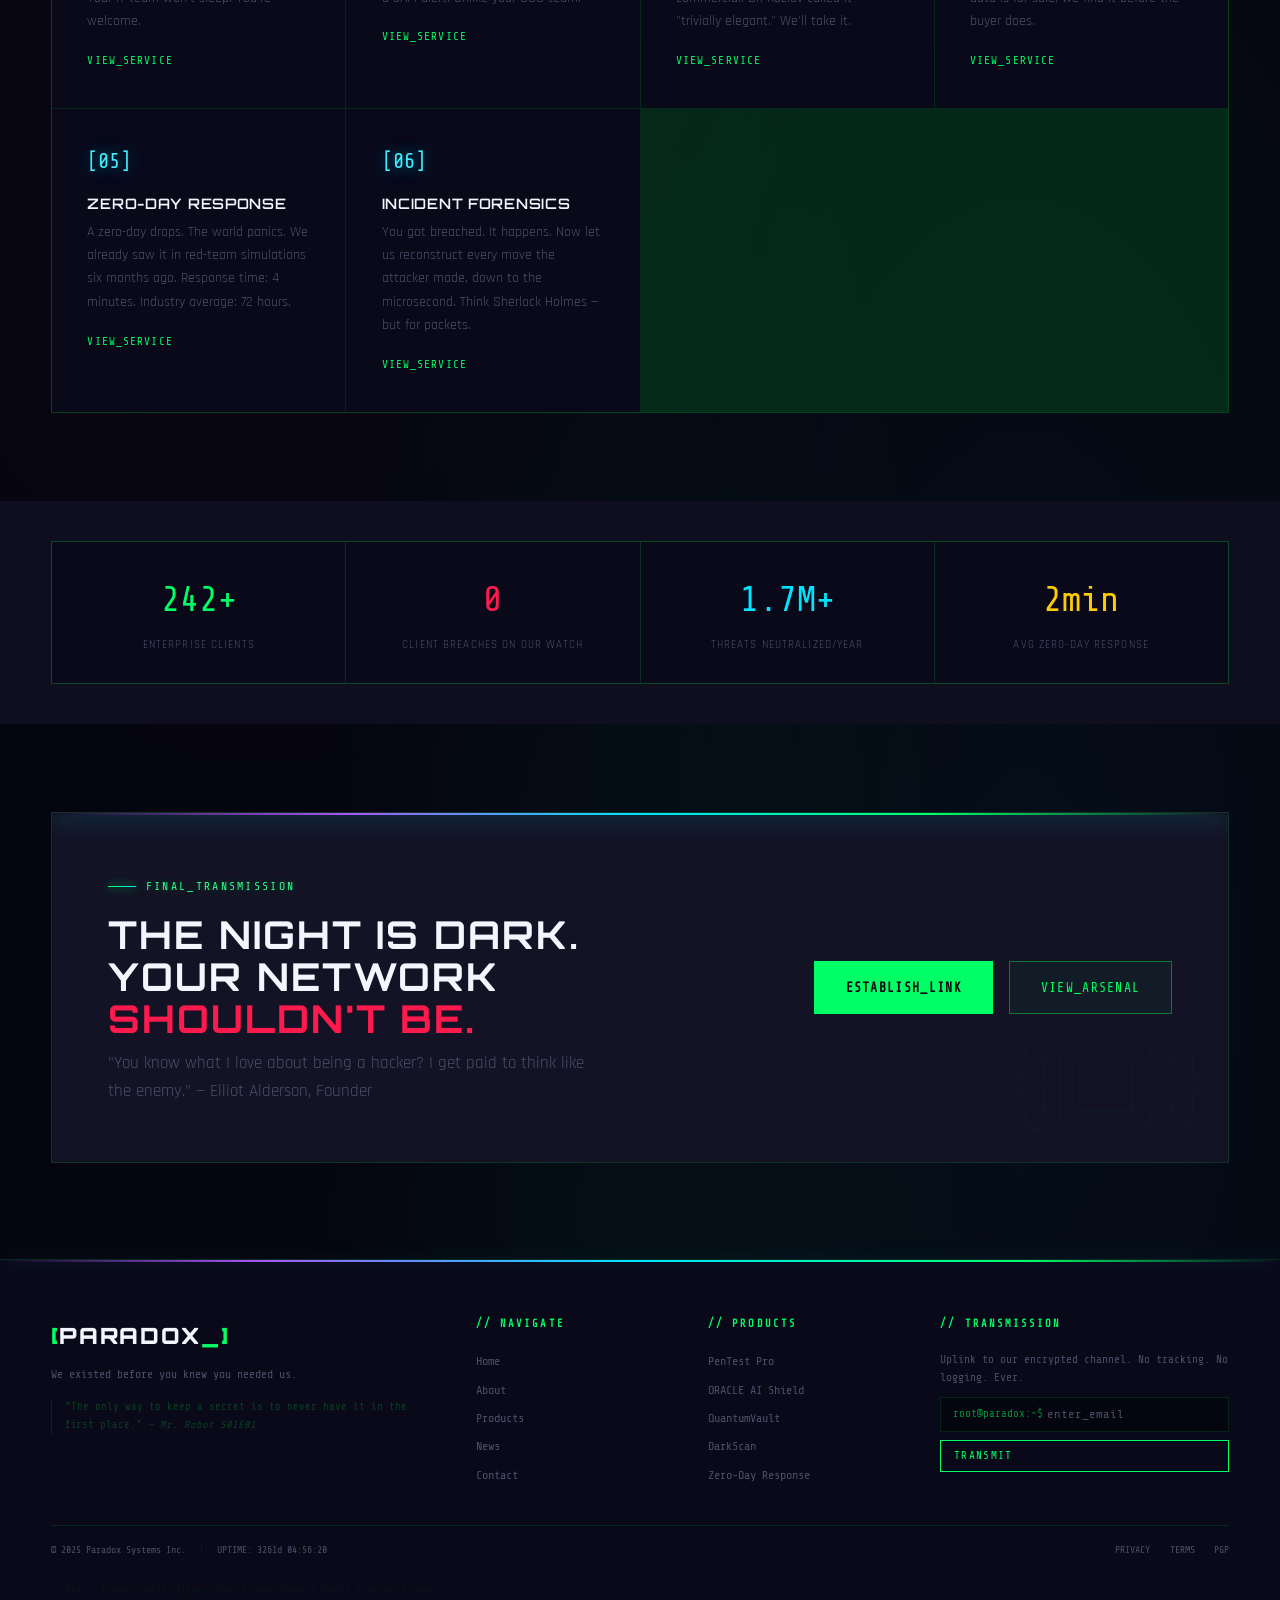
==== commit 76b87547: "adds user form and missing user fields" ====
--- a/index.html
+++ b/index.html
@@ -33,6 +33,7 @@
       <li><a href="products.php" class="nav-link">Products</a></li>
       <li><a href="news.html"     class="nav-link">News</a></li>
       <li><a href="contact.php"   class="nav-link">Contact</a></li>
+      <li><a href="users.php" class="nav-link">Users</a></li>
       <li><a href="login.php" class="nav-link" style="color:var(--gold);border:1px solid rgba(255,215,0,.25);padding:.4rem .8rem;font-size:.64rem;"><i class="fa-solid fa-lock" style="margin-right:.3rem;font-size:.55rem;"></i>Admin</a></li>
     </ul>
     <div class="nav-status">
